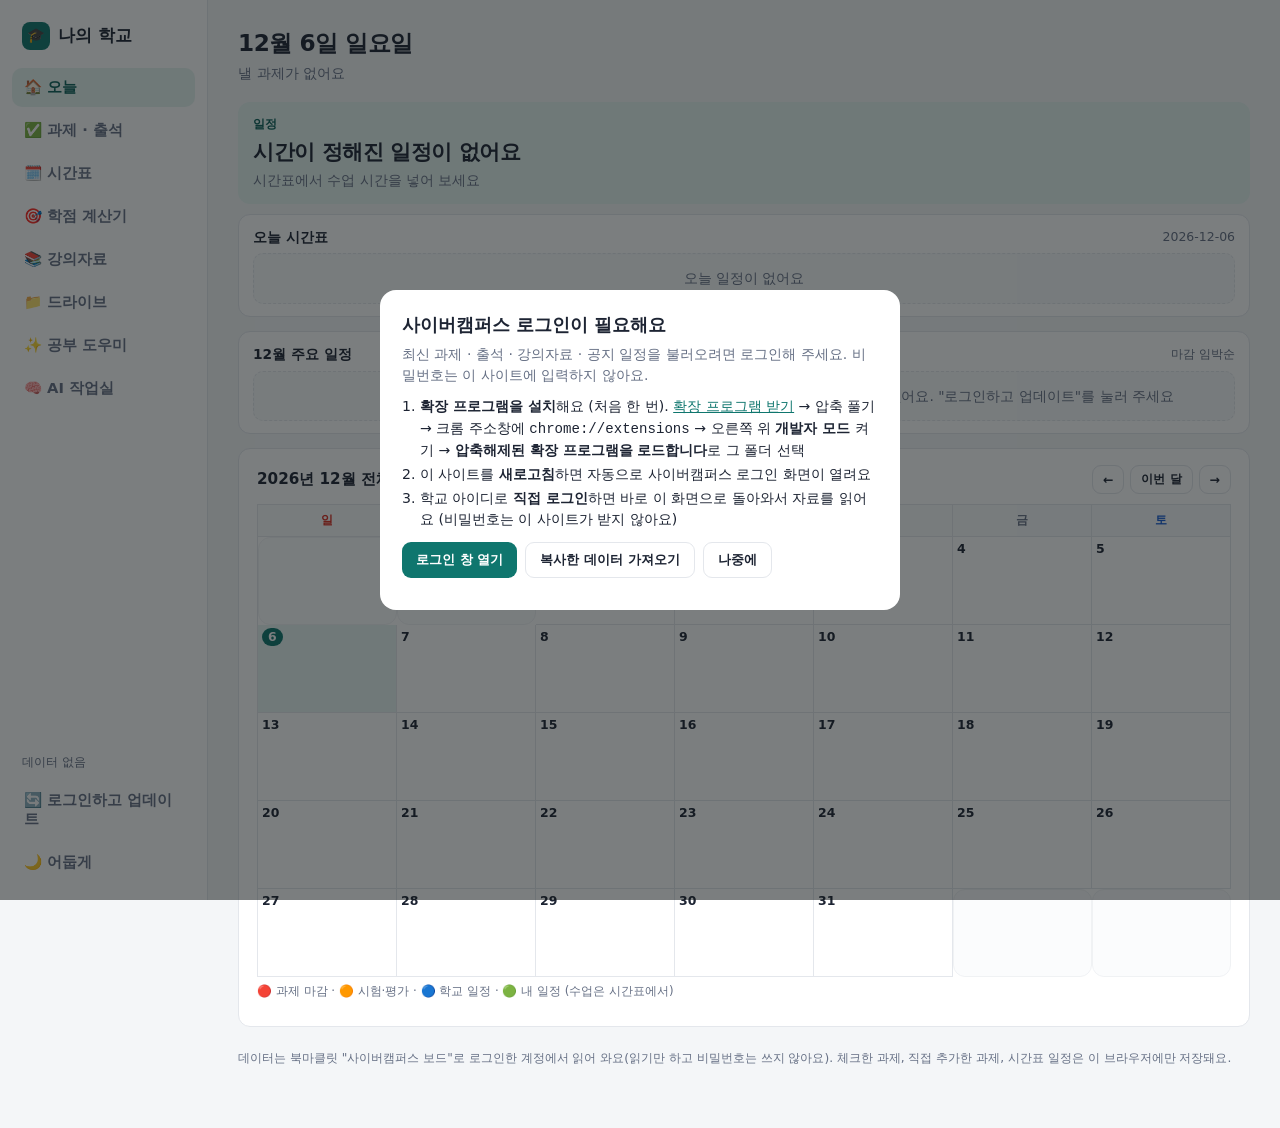
==== docs/index.html @ 06d17727 "나의 학교: 과제·시간표·학점·드라이브·내 PC AI 공부 도우미 (첫 공개) Co-Authored-By: Claude Sonnet 5.5 <noreply@anthropic.com" ====
<!doctype html>
<html lang="ko" data-theme="light"><head><meta charset="utf-8"><meta name="viewport" content="width=device-width, initial-scale=1">
<title>나의 학교 — 과제·시간표·공부 도우미</title>
<meta name="sh-dashboard" content="1">
<link rel="manifest" href="manifest.webmanifest">
<meta name="theme-color" content="#0f766e">
<link rel="icon" href="icon-192.png">
<link rel="apple-touch-icon" href="icon-192.png">
<meta name="application-name" content="나의 학교">

<style>
:root{--bg:#f4f6f8;--card:#fff;--ink:#1d2433;--sub:#667085;--line:#e4e7ec;--acc:#0f766e;--acc2:#0b5f58;--accbg:#e6f4f1;--field:#f8fafb;
--red:#d92d20;--redbg:#fef3f2;--amb:#b54708;--ambbg:#fffaeb;--grn:#067647;--grnbg:#ecfdf3;--blu:#175cd3;--blubg:#eff4ff;--r:12px}
:root[data-theme="dark"]{--bg:#0f1417;--card:#171d22;--ink:#e9eef2;--sub:#98a4b0;--line:#27313a;--acc:#5eead4;--acc2:#99f6e4;--accbg:#12332f;--field:#12181c;
--red:#fda29b;--redbg:#3a1d1b;--amb:#fec84b;--ambbg:#3a2d10;--grn:#75e0a7;--grnbg:#12301f;--blu:#84adff;--blubg:#1a2742}
*{box-sizing:border-box;margin:0;padding:0}
body{font-family:"Pretendard","Noto Sans KR","Malgun Gothic",system-ui,sans-serif;background:var(--bg);color:var(--ink);line-height:1.5;font-size:15px}
a{color:var(--acc)}button{font-family:inherit;color:inherit}
.app{display:grid;grid-template-columns:208px minmax(0,1fr);min-height:100vh}
.rail{position:sticky;top:0;height:100vh;background:var(--card);border-right:1px solid var(--line);padding:18px 12px;display:flex;flex-direction:column;gap:4px}
.brand{font-weight:800;font-size:1.05rem;padding:4px 10px 14px;display:flex;align-items:center;gap:8px}
.brand i{font-style:normal;background:var(--acc);width:28px;height:28px;border-radius:8px;display:grid;place-items:center;font-size:.9rem}
.nav{display:flex;align-items:center;gap:10px;width:100%;text-align:left;background:none;border:0;border-radius:10px;padding:10px 12px;font-size:.92rem;font-weight:600;color:var(--sub);cursor:pointer}
.nav:hover{background:var(--field);color:var(--ink)}.nav[aria-current="page"]{background:var(--accbg);color:var(--acc2)}
.nav .n{margin-left:auto;font-size:.74rem;font-weight:800;border-radius:999px;padding:1px 8px;background:var(--redbg);color:var(--red)}
.rail .sp{flex:1}.rail .meta{font-size:.74rem;color:var(--sub);padding:6px 10px;line-height:1.4;white-space:pre-line}
.main{padding:26px 30px 60px;max-width:1120px;width:100%}
@media(max-width:900px){.app{grid-template-columns:1fr}.rail{position:static;height:auto;flex-direction:row;overflow-x:auto;padding:10px;gap:4px;border-right:0;border-bottom:1px solid var(--line)}.brand,.rail .sp,.rail .meta{display:none}.nav{width:auto;white-space:nowrap}.main{padding:18px 14px 50px}}
.top{display:flex;justify-content:space-between;align-items:flex-start;gap:12px;flex-wrap:wrap;margin-bottom:18px}
.top h1{font-size:1.45rem;font-weight:800;letter-spacing:-.02em}.top p{color:var(--sub);font-size:.9rem;margin-top:2px}
.btn{display:inline-block;border:0;border-radius:9px;padding:8px 14px;font-size:.84rem;font-weight:700;cursor:pointer;background:var(--acc);color:var(--card);text-decoration:none;white-space:nowrap}
.btn:hover{background:var(--acc2)}.btn.ghost{background:var(--card);color:var(--ink);border:1px solid var(--line)}.btn.ghost:hover{background:var(--field)}
.btn.sm{padding:5px 10px;font-size:.78rem}.btn.red{background:var(--card);color:var(--red);border:1px solid var(--line)}
.sec{display:none}.sec.on{display:block}
.grid{display:grid;gap:14px;align-items:start}.g3{grid-template-columns:1.4fr 1fr 1fr}.g2{grid-template-columns:1fr 1fr}.gw{grid-template-columns:1.1fr 1fr}
@media(max-width:1000px){.g3,.g2,.gw{grid-template-columns:1fr}}
.card{background:var(--card);border:1px solid var(--line);border-radius:var(--r);padding:16px 18px}
.card h2{font-size:.95rem;font-weight:800;margin-bottom:10px;display:flex;justify-content:space-between;align-items:center;gap:8px}
.card h2 small{font-weight:500;color:var(--sub);font-size:.78rem}
.hero{background:var(--accbg);border-color:transparent}
.big{font-size:1.5rem;font-weight:800;letter-spacing:-.02em;line-height:1.25}.lab{font-size:.78rem;font-weight:700;color:var(--acc2);margin-bottom:6px}
.sub{color:var(--sub);font-size:.86rem}
.stat{display:grid;grid-template-columns:1fr 1fr;gap:8px}.stat div{background:var(--field);border:1px solid var(--line);border-radius:10px;padding:8px 6px;text-align:center}
.stat b{display:block;font-size:1.3rem}.stat span{font-size:.74rem;color:var(--sub);font-weight:600}
.stat .r b{color:var(--red)}.stat .a b{color:var(--amb)}.stat .g b{color:var(--grn)}
.row{display:flex;gap:10px;align-items:center;padding:9px 0;border-top:1px solid var(--line)}.row:first-child{border-top:0}
.row .t{flex:1;min-width:0}.row .t b{display:block;font-size:.9rem}.row .t span{font-size:.78rem;color:var(--sub)}
.tm{font-size:.78rem;font-weight:700;color:var(--acc2);min-width:92px}
.tag{font-size:.72rem;font-weight:800;border-radius:999px;padding:2px 9px;white-space:nowrap;background:var(--blubg);color:var(--blu)}
.tag.r{background:var(--redbg);color:var(--red)}.tag.a{background:var(--ambbg);color:var(--amb)}.tag.g{background:var(--grnbg);color:var(--grn)}
.row.live{background:var(--grnbg);border-radius:10px;padding-left:10px;padding-right:10px;border-top-color:transparent}
.row.done{opacity:.55}
.empty{background:var(--field);border:1px dashed var(--line);border-radius:10px;padding:14px;text-align:center;color:var(--sub);font-size:.86rem}
.bar{display:flex;gap:8px;flex-wrap:wrap;align-items:center;margin-bottom:12px}
.seg{display:inline-flex;background:var(--field);border:1px solid var(--line);border-radius:10px;padding:3px}
.seg button{border:0;background:none;padding:6px 13px;border-radius:8px;font-size:.82rem;font-weight:700;color:var(--sub);cursor:pointer}
.seg button[aria-pressed="true"]{background:var(--card);color:var(--ink);box-shadow:0 1px 2px rgba(0,0,0,.12)}
select,input[type=text],input[type=date]{border:1px solid var(--line);background:var(--field);color:var(--ink);border-radius:9px;padding:7px 10px;font-size:.86rem;font-family:inherit;outline:none}
select:focus,input:focus{border-color:var(--acc);box-shadow:0 0 0 3px var(--accbg)}
.task{display:flex;gap:12px;align-items:center;padding:11px 4px;border-top:1px solid var(--line)}
.task:first-child{border-top:0}.task .dot{width:10px;height:10px;border-radius:50%;flex:none;background:var(--amb)}
.task.over .dot{background:var(--red)}.task.done .dot{background:var(--grn)}.task.done .nm{text-decoration:line-through;color:var(--sub)}
.task .t{flex:1;min-width:0}.task .nm{font-weight:700;font-size:.92rem}.task .mt{font-size:.78rem;color:var(--sub)}
.task .act{display:flex;gap:6px;align-items:center;flex-wrap:wrap}
.form{display:none;background:var(--field);border:1px solid var(--line);border-radius:10px;padding:12px;margin-bottom:12px;gap:8px}.form.on{display:grid}
.form .f2{display:grid;grid-template-columns:1fr 1fr;gap:8px}.form label{font-size:.76rem;font-weight:700;color:var(--sub);display:block;margin-bottom:2px}.form input,.form select{width:100%}
.att{padding:10px 0;border-top:1px solid var(--line)}.att:first-child{border-top:0}.att b{font-size:.88rem}
.wk{display:flex;flex-wrap:wrap;gap:5px;margin-top:6px}.wk span{border-radius:7px;padding:2px 8px;font-size:.76rem;background:var(--field);color:var(--sub);border:1px solid var(--line)}
.wk .o{background:var(--grnbg);color:var(--grn);border-color:transparent}.wk .l{background:var(--ambbg);color:var(--amb);border-color:transparent}.wk .x{background:var(--redbg);color:var(--red);border-color:transparent}
/* 주간 시간표 */
.tg{border:1px solid var(--line);border-radius:var(--r);background:var(--card);overflow:hidden}
.tgh,.tgu,.tgb{display:grid;grid-template-columns:48px repeat(var(--n),minmax(0,1fr))}
.tgh>div{padding:9px 6px;text-align:center;font-size:.82rem;font-weight:800;border-left:1px solid var(--line);border-bottom:1px solid var(--line);background:var(--field)}
.tgh>div:first-child{border-left:0}.tgh .td{background:var(--accbg);color:var(--acc2)}.tgh small{font-weight:500;color:var(--sub);margin-left:3px}
.tgu>div{padding:5px;border-left:1px solid var(--line);border-bottom:1px solid var(--line);min-height:28px;display:flex;flex-direction:column;gap:3px}.tgu>div:first-child{border-left:0;font-size:.66rem;color:var(--sub);align-items:center;justify-content:center}
.chipu{font-size:.72rem;font-weight:700;background:var(--ambbg);color:var(--amb);border-radius:6px;padding:2px 6px;text-decoration:none;display:block}
.tgt{position:relative}.tgt span{position:absolute;right:6px;font-size:.68rem;color:var(--sub);transform:translateY(-50%)}
.tgc{position:relative;border-left:1px solid var(--line);background-image:linear-gradient(var(--line) 1px,transparent 1px);background-size:100% var(--hh)}
.tgc.td{background-color:var(--field)}
.blk{position:absolute;border-radius:8px;padding:4px 7px;font-size:.74rem;line-height:1.3;overflow:hidden;background:var(--blubg);color:var(--blu);border-left:3px solid var(--blu);text-decoration:none;display:block}
.blk b{display:block;font-size:.78rem}.blk.work{background:var(--ambbg);color:var(--amb);border-left-color:var(--amb)}.blk.etc{background:var(--grnbg);color:var(--grn);border-left-color:var(--grn)}.blk.notice{background:var(--redbg);color:var(--red);border-left-color:var(--red)}
.blk.on{box-shadow:0 0 0 2px var(--grn)}
.nowl{position:absolute;left:0;right:0;height:0;border-top:2px solid var(--red);z-index:3}.nowl::before{content:"";position:absolute;left:-4px;top:-5px;width:8px;height:8px;border-radius:50%;background:var(--red)}
.pills{display:flex;flex-wrap:wrap;gap:6px;margin-bottom:12px}.pill{border:1px solid var(--line);background:var(--card);border-radius:999px;padding:6px 13px;font-size:.84rem;font-weight:700;cursor:pointer;color:var(--sub)}
.pill[aria-pressed="true"]{background:var(--acc);border-color:var(--acc);color:var(--card)}
.grp{font-size:.78rem;font-weight:800;color:var(--acc2);margin:14px 0 4px}
.file{display:flex;align-items:center;gap:10px;padding:8px 0;border-top:1px solid var(--line)}.file .t{flex:1;min-width:0}.file b{font-size:.9rem;word-break:break-all;display:block}.file span{font-size:.76rem;color:var(--sub)}
.cards{display:grid;grid-template-columns:repeat(auto-fit,minmax(250px,1fr));gap:12px}
.link{display:block;background:var(--card);border:1px solid var(--line);border-radius:var(--r);padding:16px;text-decoration:none;color:var(--ink)}.link:hover{border-color:var(--acc);background:var(--accbg)}.link b{display:block;margin-bottom:3px}.link span{font-size:.84rem;color:var(--sub)}
.modal{position:fixed;inset:0;background:rgba(15,20,23,.55);display:grid;place-items:center;z-index:50;padding:16px}.modal[hidden]{display:none}
.box{background:var(--card);border-radius:16px;padding:22px;max-width:520px;width:100%}.box h2{font-size:1.1rem;margin-bottom:6px}.box p{color:var(--sub);font-size:.88rem;margin-bottom:10px}.box ol{margin:0 0 12px 18px;font-size:.88rem}.box li{margin-bottom:3px}
#chat{height:380px;overflow-y:auto;padding:4px 2px;display:flex;flex-direction:column}
.msg{max-width:88%;padding:10px 14px;border-radius:14px;margin:6px 0;font-size:.9rem;line-height:1.6;word-break:break-word}
.msg.me{margin-left:auto;background:var(--acc);color:var(--card)}
.msg.bot{background:var(--field);border:1px solid var(--line);margin-right:auto}
#extStatus{position:fixed;top:14px;right:14px;z-index:60;background:var(--acc);color:var(--card);padding:10px 16px;border-radius:12px;font-size:.86rem;font-weight:700;box-shadow:0 8px 24px rgba(0,0,0,.25);max-width:min(420px,90vw)}#extStatus[hidden]{display:none}
.compact .row{padding:4px 0}.compact .row .t b{font-size:.8rem}.compact .row .t span{font-size:.7rem}.compact .tm{font-size:.7rem;min-width:78px}.compact .tag{font-size:.66rem;padding:1px 7px}.compact.card{padding:12px 14px}.compact h2{font-size:.86rem;margin-bottom:6px}
.cal{display:grid;grid-template-columns:repeat(7,minmax(0,1fr));border-top:1px solid var(--line);border-left:1px solid var(--line)}
.cal .dh{padding:6px 2px;text-align:center;font-size:.76rem;font-weight:800;background:var(--field);border-right:1px solid var(--line);border-bottom:1px solid var(--line);color:var(--sub)}
.cal .dh.su{color:var(--red)}.cal .dh.sa{color:var(--blu)}
.cal .dc{min-height:88px;padding:3px 4px;border-right:1px solid var(--line);border-bottom:1px solid var(--line);font-size:.7rem;overflow:hidden}
.cal .dc.out{background:var(--field);opacity:.55}.cal .dc.td{background:var(--accbg)}
.cal .dn{font-weight:800;font-size:.78rem;margin-bottom:2px;display:flex;justify-content:space-between}.cal .dc.td .dn span:first-child{background:var(--acc);color:var(--card);border-radius:999px;padding:0 6px}
.cal .ch{display:block;border-radius:5px;padding:1px 4px;margin:1px 0;white-space:nowrap;overflow:hidden;text-overflow:ellipsis;font-size:.68rem;font-weight:700;background:var(--blubg);color:var(--blu)}
.cal .ch.r{background:var(--redbg);color:var(--red)}.cal .ch.a{background:var(--ambbg);color:var(--amb)}.cal .ch.g{background:var(--grnbg);color:var(--grn)}.cal .ch.d{opacity:.5;text-decoration:line-through}
.cal .more{color:var(--sub);font-size:.66rem}
@media(max-width:700px){.cal .dc{min-height:64px;padding:2px}.cal .ch{font-size:.6rem}}
.foot{color:var(--sub);font-size:.76rem;margin-top:22px}
/* ===== 드라이브 · AI 작업실 ===== */
.dr{display:grid;grid-template-columns:200px minmax(0,1fr);gap:14px;align-items:start}
@media(max-width:900px){.dr{grid-template-columns:1fr}}
.dr .side{background:var(--card);border:1px solid var(--line);border-radius:var(--r);padding:8px}
.dr .fold{display:flex;justify-content:space-between;gap:6px;width:100%;text-align:left;background:none;border:0;border-radius:9px;padding:8px 10px;font-size:.86rem;font-weight:600;color:var(--sub);cursor:pointer}
.dr .fold:hover{background:var(--field);color:var(--ink)}.dr .fold[aria-current="true"]{background:var(--accbg);color:var(--acc2)}
.dr .fold small{font-weight:700;opacity:.7}
.drop{border:2px dashed var(--line);border-radius:var(--r);padding:16px;text-align:center;color:var(--sub);font-size:.86rem;cursor:pointer;background:var(--field)}
.drop.on{border-color:var(--acc);background:var(--accbg);color:var(--acc2)}
.fl{display:flex;align-items:center;gap:10px;padding:9px 4px;border-top:1px solid var(--line)}.fl:first-child{border-top:0}
.fl .ic{flex:none;width:34px;height:34px;border-radius:9px;display:grid;place-items:center;font-size:.72rem;font-weight:800;background:var(--blubg);color:var(--blu)}
.fl .ic.pdf{background:var(--redbg);color:var(--red)}.fl .ic.ppt{background:var(--ambbg);color:var(--amb)}.fl .ic.doc{background:var(--blubg);color:var(--blu)}.fl .ic.img{background:var(--grnbg);color:var(--grn)}
.fl .t{flex:1;min-width:0}.fl .t b{display:block;font-size:.88rem;word-break:break-all}.fl .t span{font-size:.74rem;color:var(--sub)}
.badge{font-size:.66rem;font-weight:800;border-radius:999px;padding:1px 8px;background:var(--field);color:var(--sub);border:1px solid var(--line);white-space:nowrap}
.badge.up{background:var(--grnbg);color:var(--grn);border-color:transparent}.badge.cy{background:var(--blubg);color:var(--blu);border-color:transparent}
.pv{position:fixed;inset:0;background:rgba(15,20,23,.6);z-index:55;display:grid;place-items:center;padding:16px}.pv[hidden]{display:none}
.pv .box{max-width:760px;max-height:86vh;overflow:auto}
.pv pre{white-space:pre-wrap;word-break:break-word;font:inherit;font-size:.84rem;background:var(--field);border:1px solid var(--line);border-radius:10px;padding:10px;max-height:56vh;overflow:auto}
.aibar{display:flex;gap:8px;flex-wrap:wrap;align-items:center}
.dot{width:9px;height:9px;border-radius:50%;display:inline-block;background:var(--sub)}.dot.ok{background:var(--grn)}.dot.no{background:var(--red)}
.ta{width:100%;border:1px solid var(--line);background:var(--field);color:var(--ink);border-radius:10px;padding:9px 11px;font:inherit;font-size:.88rem;resize:vertical;outline:none}
.ta:focus{border-color:var(--acc);box-shadow:0 0 0 3px var(--accbg)}
.out{background:var(--field);border:1px solid var(--line);border-radius:12px;padding:12px 14px;font-size:.9rem;line-height:1.65;white-space:pre-wrap;word-break:break-word;min-height:60px}
.out code,.out pre{background:rgba(127,127,127,.15);border-radius:6px;padding:1px 5px;font-family:Consolas,monospace;font-size:.84rem}
.out pre{display:block;padding:8px 10px;overflow:auto;white-space:pre}
.chips{display:flex;gap:6px;flex-wrap:wrap}.chip{display:inline-flex;gap:6px;align-items:center;background:var(--accbg);color:var(--acc2);border-radius:999px;padding:3px 10px;font-size:.76rem;font-weight:700}
.chip button{border:0;background:none;cursor:pointer;color:inherit;font-weight:800;padding:0}
.slides{display:grid;grid-template-columns:repeat(auto-fill,minmax(230px,1fr));gap:10px}
.sl{background:var(--card);border:1px solid var(--line);border-radius:12px;padding:10px;display:grid;gap:6px}
.sl .n{font-size:.7rem;font-weight:800;color:var(--acc2)}
.sl input{width:100%;font-weight:700}.sl textarea{min-height:92px}
.stage{background:var(--field);border:1px solid var(--line);border-radius:12px;padding:10px;overflow:auto;text-align:center;min-height:160px}
.stage svg{max-width:100%;height:auto}
.mini{font-size:.74rem;color:var(--sub)}
#mentionBox{position:absolute;z-index:20;background:var(--card);border:1px solid var(--line);border-radius:10px;box-shadow:0 8px 24px rgba(0,0,0,.18);max-height:180px;overflow:auto;min-width:220px}
#mentionBox button{display:block;width:100%;text-align:left;background:none;border:0;padding:7px 10px;font-size:.82rem;cursor:pointer}#mentionBox button:hover{background:var(--accbg)}

</style></head><body>
<div id="extStatus" hidden></div>
<div class="modal" id="loginModal" hidden>
  <div class="box" role="dialog" aria-labelledby="lmT">
    <h2 id="lmT">사이버캠퍼스 로그인이 필요해요</h2>
    <p>최신 과제 · 출석 · 강의자료 · 공지 일정을 불러오려면 로그인해 주세요. 비밀번호는 이 사이트에 입력하지 않아요.</p>
    <ol><li><b>확장 프로그램을 설치</b>해요 (처음 한 번). <a href="나의학교_확장프로그램.zip" download>확장 프로그램 받기</a> → 압축 풀기 → 크롬 주소창에 <code>chrome://extensions</code> → 오른쪽 위 <b>개발자 모드</b> 켜기 → <b>압축해제된 확장 프로그램을 로드합니다</b>로 그 폴더 선택</li><li>이 사이트를 <b>새로고침</b>하면 자동으로 사이버캠퍼스 로그인 화면이 열려요</li><li>학교 아이디로 <b>직접 로그인</b>하면 바로 이 화면으로 돌아와서 자료를 읽어요 (비밀번호는 이 사이트가 받지 않아요)</li></ol>
    <div style="display:flex;gap:8px;flex-wrap:wrap"><button class="btn" id="loginOpen" type="button">로그인 창 열기</button><button class="btn ghost" id="loginClip" type="button">복사한 데이터 가져오기</button><button class="btn ghost" id="loginLater" type="button">나중에</button></div>
    <p id="loginState" style="margin:10px 0 0"></p>
  </div>
</div>
<div class="app">
  <nav class="rail" aria-label="메뉴">
    <div class="brand"><i>🎓</i>나의 학교</div>
    <button class="nav" data-s="home" aria-current="page">🏠 오늘</button>
    <button class="nav" data-s="tasks">✅ 과제 · 출석 <span class="n" id="nTask" hidden></span></button>
    <button class="nav" data-s="time">🗓️ 시간표</button>
    <button class="nav" data-s="gpa">🎯 학점 계산기</button>
    <button class="nav" data-s="mat">📚 강의자료</button>
    <button class="nav" data-s="drive">📁 드라이브</button>
    <button class="nav" data-s="study">✨ 공부 도우미</button>
    <button class="nav" data-s="ai">🧠 AI 작업실</button>
    <div class="sp"></div>
    <div class="meta" id="upd"></div>
    <button class="nav" id="syncBtn" type="button">🔄 로그인하고 업데이트</button>
    <button class="nav" id="theme" type="button">🌙 어둡게</button>
  </nav>
  <main class="main">
    <section class="sec on" id="s-home">
      <div class="top"><div><h1 id="hTitle"></h1><p id="hSub"></p></div></div>
      <div class="card hero compact" style="margin-bottom:10px"><div class="lab" id="nowLab"></div><div class="big" id="nowBig" style="font-size:1.3rem"></div><div class="sub" id="nowSub" style="margin-top:4px"></div></div>
      <div class="card compact" style="margin-bottom:14px"><h2>오늘 시간표 <small id="todayD"></small></h2><div id="todayList"></div></div>
      <div class="grid g2" style="margin-bottom:14px">
        <div class="card compact"><h2><span id="calLT">이번 달 주요 일정</span> <small>마감 · 시험 · 학교 · 내 일정</small></h2><div id="calList" style="max-height:340px;overflow-y:auto"></div></div>
        <div class="card compact"><h2>가장 급한 마감 <small>마감 임박순</small></h2><div id="urgent"></div></div>
      </div>
      <div class="card" style="margin-top:14px"><h2><span id="calT"></span><span style="display:flex;gap:6px"><button class="btn sm ghost" id="calP" type="button">←</button><button class="btn sm ghost" id="calToday" type="button">이번 달</button><button class="btn sm ghost" id="calN" type="button">→</button></span></h2><div id="calGrid"></div><div class="sub" style="font-size:.74rem;margin:6px 0 10px">🔴 과제 마감 · 🟠 시험·평가 · 🔵 학교 일정 · 🟢 내 일정 (수업은 시간표에서)</div></div>
    </section>

    <section class="sec" id="s-tasks">
      <div class="top"><div><h1>과제 · 출석</h1><p>마감이 가까운 순서로 보여 줘요</p></div><button class="btn" id="mAdd" type="button">+ 새 과제</button></div>
      <form class="form" id="mForm" autocomplete="off">
        <div class="f2"><div><label for="mC">과목</label><select id="mC"></select></div><div><label for="mW">주차 (선택)</label><input id="mW" type="text" maxlength="12" placeholder="예: 12주차"></div></div>
        <div><label for="mT">과제명</label><input id="mT" type="text" maxlength="60" required placeholder="예: 스터디 발표 자료"></div>
        <div class="f2"><div><label for="mD">마감 날짜</label><input id="mD" type="date" required></div><div><label for="mS">제출 여부</label><select id="mS"><option value="0">미제출</option><option value="1">제출 완료</option></select></div></div>
        <div style="display:flex;gap:8px"><button class="btn" type="submit">등록하기</button><button class="btn ghost" type="button" id="mX">취소</button></div>
      </form>
      <div class="card">
        <div class="bar"><div class="seg" id="seg"></div><select id="fCourse"></select><label class="sub" style="display:flex;gap:6px;align-items:center"><input type="checkbox" id="fProof"> 결석·출석 증빙 보기</label></div>
        <div id="tasks"></div>
      </div>
      <div class="grid g2" style="margin-top:14px">
        <div class="card"><h2>공지에서 찾은 일정 <small>확인 필요</small></h2><div id="sched"></div></div>
        <div class="card"><h2>온라인출석부 <small>O 출석 · ▲ 지각 · X 결석</small></h2><div id="attend"></div></div>
      </div>
    </section>

    <section class="sec" id="s-time">
      <div class="top"><div><h1>시간표</h1><p id="tRange"></p></div><div style="display:flex;gap:8px;flex-wrap:wrap"><button class="btn ghost" id="wPrev" type="button">← 이전 주</button><button class="btn ghost" id="wNow" type="button">이번 주</button><button class="btn ghost" id="wNext" type="button">다음 주 →</button><a class="btn" href="시간표.html">일정 추가 · 편집</a></div></div>
      <div id="grid"></div>
      <p class="sub" style="margin-top:10px">파랑은 수업, 초록은 개인 일정, 빨강은 공지에서 찾은 일정이에요. 시간이 없는 일정은 맨 위 줄에 나와요.</p>
    </section>

    <section class="sec" id="s-gpa">
      <div class="top"><div><h1>학점 계산기</h1><p>에브리타임과 같은 방식(4.5 만점)으로 평점을 계산하고, 졸업까지 남은 학점을 알려 줘요</p></div><div style="display:flex;gap:8px;flex-wrap:wrap"><button class="btn ghost" id="gpaImp" type="button">에브리타임에서 가져오기</button><button class="btn" id="gpaAdd" type="button">+ 과목 추가</button></div></div>
      <div class="sub" id="gpaMsg" style="margin:-8px 0 10px"></div>
      <div class="grid g3" id="gpaTop" style="margin-bottom:14px"></div>
      <div class="grid gw">
        <div class="card"><h2>과목 · 성적 <small><label style="display:inline-flex;gap:4px;align-items:center"><input type="checkbox" id="gpaPred"> 수강 중 과목 예상 반영</label></small></h2><div id="gpaRows"></div><p class="sub" style="font-size:.74rem;margin-top:8px">성적을 고르면 계산에 들어가요. P(패스)는 학점만 취득하고 평점에는 안 들어가요. F·NP는 학점을 얻지 못해요. 구분(전공·교양 등)은 직접 바꿀 수 있어요.</p></div>
        <div>
          <div class="card"><h2>졸업 요건 <small>2023학번 기준</small></h2><div id="gpaReq"></div>
            <p class="sub" style="font-size:.74rem;margin-top:8px">※ 총 130학점 · 교양 40(기초 17 + 핵심 23)은 신한대 졸업심사기준 표 기준이에요. 전공 50과 마이크로디그리 30은 표의 열이 불분명해서 <b>확인 필요</b>(학과 내규 40~50)예요. 숫자를 눌러 고치면 바로 계산돼요. 부족하지 않으면 남는 전공·교양은 일반선택으로 쳐요.</p></div>
          <div class="card" style="margin-top:14px"><h2>졸업 인증 체크</h2><div id="gpaCk"></div></div>
          <div class="card" style="margin-top:14px"><h2>목표 평점 계산 <small>졸업 때 평점</small></h2><div class="bar"><input id="gpaGoal" type="text" value="4.0" inputmode="decimal" style="width:70px"><span class="sub">을 목표로 하면</span></div><div id="gpaGoalOut" class="sub" style="font-size:.88rem"></div></div>
        </div>
      </div>
      <p class="sub" style="font-size:.76rem;margin-top:12px">평점 = Σ(학점 × 점수) ÷ Σ(학점). A+ 4.5 · A0 4.0 · B+ 3.5 · B0 3.0 · C+ 2.5 · C0 2.0 · D+ 1.5 · D0 1.0 · F 0. 근거: <a href="https://www.shinhan.ac.kr/kr/242/subview.do" target="_blank" rel="noopener noreferrer">졸업심사기준</a> · <a href="https://www.shinhan.ac.kr/ce/7461/subview.do" target="_blank" rel="noopener noreferrer">2023학번 졸업조건</a></p>
    </section>

    <section class="sec" id="s-mat">
      <div class="top"><div><h1>강의자료</h1><p id="matNote">과목을 고르면 주차 순서로 보여 줘요</p></div></div>
      <div class="card"><div class="pills" id="cPills"></div><div id="matBody"></div></div>
    </section>

    <section class="sec" id="s-study">
      <div class="top"><div><h1>공부 도우미</h1><p>내 강의자료를 바탕으로 대화하듯 물어보세요 (Claude 없이 이 기기에서 동작)</p></div></div>
      <div class="card">
        <div class="bar"><select id="aiC"></select><span class="sub" id="aiCnt" style="font-size:.78rem"></span></div>
        <div id="chat"></div>
        <div class="bar" style="margin-top:10px"><button class="pill" type="button" data-sug="이 과목 요약해줘">요약해줘</button><button class="pill" type="button" data-sug="문제 내줘">문제 내줘</button><button class="pill" type="button" data-sug="핵심 키워드 알려줘">핵심 키워드</button><button class="pill" type="button" id="clSync" title="claude.ai의 내 대화를 자동으로 학습해요">🔄 Claude 대화 학습</button></div>
        <form class="bar" id="chatForm" style="flex-wrap:nowrap"><input id="chatIn" type="text" autocomplete="off" style="flex:1;min-width:0" placeholder="질문을 입력하세요 (예: 세션이 뭐야?)"><button class="btn" type="submit">보내기</button></form>
        <label class="sub" style="font-size:.72rem;display:inline-flex;gap:5px;align-items:center"><input type="checkbox" id="aiClaude"> Claude 토큰 사용</label> <label class="sub" style="font-size:.72rem;display:inline-flex;gap:5px;align-items:center;margin-left:10px"><input type="checkbox" id="aiWiki" checked> 자료에 없으면 위키백과 검색 (무료)</label> <label class="sub" style="font-size:.72rem;display:inline-flex;gap:5px;align-items:center;margin-left:10px"><input type="checkbox" id="aiSem"> 의미 검색 (내 PC에서 실행 · 처음 약 120MB)</label> <span class="sub" id="aiSemSt" style="font-size:.72rem"></span>
        <div class="sub" style="font-size:.72rem;margin-top:6px;line-height:1.5">📌 <b>답변 기준</b> ① 강의자료 → ② 이전 Claude 대화(Claude가 분석한 강의 내용) → ③ 강의자료 밖 외부 자료(별도 표시). 자료에 없는 내용은 추측하지 않고, 다른 근거를 쓰면 그렇다고 표시해요.</div>
        <details id="clImp" style="margin-top:10px"><summary class="sub" style="font-size:.78rem;cursor:pointer">Claude 대화 학습시키기 (클로드로 받은 설명이나 자료를 여기에 학습)</summary>
          <div style="margin-top:8px;display:grid;gap:8px">
            <div class="sub" style="font-size:.76rem">① Claude에서 받은 답을 붙여넣거나 ② claude.ai의 "데이터 내보내기"로 받은 <b>conversations.json</b>(또는 .txt/.md)을 선택해 주세요. 이 기기에만 저장돼요.</div>
            <input id="clTitle" type="text" placeholder="제목 또는 질문 (선택)">
            <textarea id="clText" rows="4" placeholder="여기에 Claude의 답변이나 강의 내용을 붙여넣기" style="border:1px solid var(--line);background:var(--field);color:var(--ink);border-radius:9px;padding:8px;font-family:inherit;font-size:.86rem;resize:vertical"></textarea>
            <div style="display:flex;gap:8px;flex-wrap:wrap;align-items:center"><button class="btn sm" type="button" id="clSave">학습시키기</button><input id="clFile" type="file" accept=".json,.txt,.md" style="font-size:.78rem"><button class="btn sm red" type="button" id="clClear">Claude 대화 학습 지우기</button><span class="sub" id="clMsg" style="font-size:.78rem"></span></div>
          </div></details>
      </div>
      <div class="card" style="margin-top:14px"><h2>다가오는 시험 · 평가 <small>공지에서 찾은 일정</small></h2><div id="exams"></div></div>
    </section>
        <!-- ===== 드라이브 ===== -->
    <section class="sec" id="s-drive">
      <div class="top"><div><h1>드라이브</h1><p id="drNote">사이버캠퍼스에서 읽은 자료와 내가 따로 올린 자료를 한곳에서 보고, 공부 도우미가 읽고 학습해요</p></div></div>
      <div class="card" style="margin-bottom:14px">
        <div class="aibar" style="margin-bottom:8px"><label class="sub">올릴 과목 <select id="drCourse"></select></label><span class="mini">PDF · PPTX · DOCX · HWPX · TXT · MD · 코드 파일 · 이미지 (HWP는 PDF나 HWPX로 저장해서 올려 주세요)</span></div>
        <div class="drop" id="drDrop">📥 여기에 파일을 끌어다 놓거나 눌러서 고르세요 (여러 개 가능)</div>
        <input type="file" id="drFile" multiple hidden>
        <div class="mini" id="drMsg" style="margin-top:8px"></div>
      </div>
      <div class="dr">
        <div class="side" id="drSide"></div>
        <div class="card"><div class="bar"><input type="text" id="drQ" placeholder="파일 이름이나 내용으로 검색" style="flex:1;min-width:160px"><select id="drSort"><option value="course">과목순</option><option value="new">최근 올린 순</option><option value="name">이름순</option></select></div><div id="drList"></div></div>
      </div>
      <div class="pv" id="drPv" hidden><div class="box card"><h2 id="drPvT"></h2><div class="mini" id="drPvM" style="margin-bottom:8px"></div><pre id="drPvB"></pre><div class="aibar" style="margin-top:10px"><button class="btn sm" id="drPvOpen" type="button">원본 열기</button><button class="btn sm ghost" id="drPvAsk" type="button">이 자료로 AI에게 묻기</button><button class="btn sm ghost" id="drPvX" type="button">닫기</button></div></div></div>
    </section>

    <!-- ===== AI 작업실 ===== -->
    <section class="sec" id="s-ai">
      <div class="top"><div><h1>AI 작업실</h1><p>내 PC에서 돌아가는 AI로 문제 풀이 · PPT · 시각화 · 캔버스를 만들어요 (Claude 사용량 0)</p></div></div>
      <div class="card" style="margin-bottom:14px">
        <div class="aibar"><span class="dot" id="aiDot"></span><b id="aiStat">확인 중…</b>
          <label class="sub">모델 <select id="aiModel"></select></label>
          <label class="sub">그림 보는 모델 <select id="aiVision"></select></label>
          <button class="btn sm ghost" id="aiRefresh" type="button">다시 확인</button>
          <button class="btn sm ghost" id="aiHelpBtn" type="button">설치 안내</button></div>
        <div id="aiHelp" hidden style="margin-top:10px;font-size:.84rem;line-height:1.7">
          <b>내 PC AI(Ollama) 준비하기 — 한 번만</b><br>
          ① <a href="https://ollama.com/download" target="_blank" rel="noopener noreferrer">ollama.com/download</a>에서 Windows용을 설치해요. (설치하면 자동으로 켜져요)<br>
          ② 명령 프롬프트에서 모델을 받아요. 보통 PC(그래픽카드 없음)에는 작은 모델이 알맞아요.<br>
          <code>ollama pull qwen2.5:7b</code> (한국어 · 글쓰기, 느리지만 똑똑) 또는 <code>ollama pull qwen2.5:3b</code> (빠름)<br>
          <code>ollama pull gemma3:4b</code> (그림 · 사진 문제를 볼 때 쓰는 모델)<br>
          ③ 확장 프로그램이 설치돼 있으면 별도 설정 없이 연결돼요. 확장 없이 연결하려면 Ollama를 <code>OLLAMA_ORIGINS=*</code> 설정으로 켜야 해요.<br>
          <span class="mini">내 PC 안에서만 계산하고 인터넷으로 내용이 나가지 않아요. 크기가 큰 모델일수록 정확하지만 오래 걸려요. 작은 모델은 틀릴 수 있으니 결과를 꼭 확인해 주세요.</span>
        </div>
      </div>
      <div class="bar"><div class="seg" id="aiTabs"><button type="button" data-t="solve" aria-pressed="true">🧮 문제 풀이</button><button type="button" data-t="ppt" aria-pressed="false">📊 PPT 제작</button><button type="button" data-t="viz" aria-pressed="false">📈 시각화</button><button type="button" data-t="canvas" aria-pressed="false">🎨 캔버스</button></div></div>

      <div id="p-solve" class="card">
        <h2>문제 풀이 <small>강의자료를 근거로 단계별로 풀어요</small></h2>
        <textarea class="ta" id="svQ" rows="5" placeholder="문제를 붙여넣어 주세요. 사진 문제는 아래에서 이미지를 붙이거나 올려 주세요."></textarea>
        <div class="aibar" style="margin-top:8px"><input type="file" id="svImg" accept="image/*" multiple hidden><button class="btn sm ghost" id="svImgBtn" type="button">🖼️ 이미지 첨부</button><span class="mini" id="svImgN"></span>
          <label class="sub">풀이 방식 <select id="svMode"><option value="step">단계별로 자세히</option><option value="short">간단히</option><option value="check">답 + 검산</option></select></label>
          <label class="sub"><input type="checkbox" id="svRag" checked> 강의자료 근거 사용</label>
          <select id="svCourse"></select></div>
        <div class="chips" id="svFiles" style="margin-top:8px"></div>
        <div class="aibar" style="margin-top:8px"><button class="btn" id="svRun" type="button">풀이하기</button><button class="btn ghost" id="svStop" type="button" hidden>중지</button><button class="btn sm ghost" id="svAtt" type="button">📎 올린 자료 첨부</button><span class="mini" id="svMeta"></span></div>
        <div class="out" id="svOut" style="margin-top:10px">여기에 풀이가 나와요.</div>
        <div class="aibar" style="margin-top:8px"><button class="btn sm ghost" id="svCopy" type="button">복사</button><button class="btn sm ghost" id="svClaude" type="button">Claude에서 이어서 질문 ↗</button></div>
      </div>

      <div id="p-ppt" class="card" hidden>
        <h2>PPT 제작 <small>내용을 정리해 슬라이드를 만들고 .pptx로 받아요</small></h2>
        <textarea class="ta" id="ppQ" rows="3" placeholder="어떤 발표인가요? 예) 운영체제 교착상태 개념과 해결 방법을 5분 발표용으로"></textarea>
        <div class="aibar" style="margin-top:8px"><label class="sub">슬라이드 수 <input type="number" id="ppN" value="8" min="3" max="15" style="width:64px"></label>
          <label class="sub">스타일 <select id="ppTone"><option value="short">발표용 간결</option><option value="detail">자세하게</option></select></label>
          <label class="sub">색상 <select id="ppTheme"><option value="0f766e">초록</option><option value="175cd3">파랑</option><option value="7a3db8">보라</option><option value="d92d20">빨강</option><option value="1d2433">검정</option></select></label>
          <label class="sub"><input type="checkbox" id="ppRag" checked> 강의자료 근거 사용</label><select id="ppCourse"></select></div>
        <div class="chips" id="ppFiles" style="margin-top:8px"></div>
        <div class="aibar" style="margin-top:8px"><button class="btn" id="ppRun" type="button">구성 만들기</button><button class="btn ghost" id="ppStop" type="button" hidden>중지</button><button class="btn sm ghost" id="ppAtt" type="button">📎 올린 자료 첨부</button><span class="mini" id="ppMeta"></span></div>
        <div id="ppPrev" style="margin-top:12px"></div>
        <div class="aibar" style="margin-top:8px" id="ppAct" hidden><button class="btn" id="ppDl" type="button">⬇ .pptx 내려받기</button><button class="btn sm ghost" id="ppAdd" type="button">+ 슬라이드</button></div>
      </div>

      <div id="p-viz" class="card" hidden>
        <h2>시각화 <small>개념도 · 흐름도 · 차트를 그려요</small></h2>
        <textarea class="ta" id="vzQ" rows="3" placeholder="무엇을 그릴까요? 예) 프로세스 상태 전이(생성→준비→실행→대기→종료) / 차트는 값을 함께 적어 주세요: 1월 10, 2월 14, 3월 9"></textarea>
        <div class="aibar" style="margin-top:8px"><label class="sub">종류 <select id="vzKind"><option value="flowchart">흐름도</option><option value="sequence">순서도(주고받기)</option><option value="state">상태 전이도</option><option value="class">클래스 다이어그램</option><option value="er">ER 다이어그램</option><option value="mindmap">마인드맵</option><option value="chart">차트(값 직접 입력)</option></select></label>
          <label class="sub"><input type="checkbox" id="vzRag" checked> 강의자료 근거 사용</label><select id="vzCourse"></select>
          <button class="btn" id="vzRun" type="button">그리기</button><button class="btn ghost" id="vzStop" type="button" hidden>중지</button><span class="mini" id="vzMeta"></span></div>
        <div class="stage" id="vzStage" style="margin-top:10px">여기에 그림이 나와요.</div>
        <details style="margin-top:8px"><summary class="sub" style="cursor:pointer">코드 보기 · 직접 고치기</summary><textarea class="ta" id="vzCode" rows="7" style="font-family:Consolas,monospace"></textarea><button class="btn sm ghost" id="vzRedraw" type="button" style="margin-top:6px">다시 그리기</button></details>
        <div class="aibar" style="margin-top:8px"><input type="text" id="vzFix" placeholder="고칠 점을 말해 주세요 (예: 색을 넣어 줘, 노드를 더 추가해 줘)" style="flex:1;min-width:200px"><button class="btn sm" id="vzFixBtn" type="button">수정 요청</button><button class="btn sm ghost" id="vzSvg" type="button">SVG 저장</button><button class="btn sm ghost" id="vzPng" type="button">PNG 저장</button></div>
      </div>

      <div id="p-canvas" class="card" hidden>
        <h2>캔버스 <small>카드뉴스 · 포스터 · 표지 이미지를 구성해요</small></h2>
        <textarea class="ta" id="cvQ" rows="3" placeholder="무엇을 만들까요? 예) 'TCP 3-way handshake' 3줄 요약 카드뉴스, 제목과 핵심 3가지"></textarea>
        <div class="aibar" style="margin-top:8px"><label class="sub">형식 <select id="cvFmt"><option value="1080x1080">카드뉴스 1080×1080</option><option value="1080x1350">포스터 1080×1350</option><option value="1920x1080">발표 표지 1920×1080</option><option value="1280x720">썸네일 1280×720</option></select></label>
          <label class="sub">스타일 <select id="cvStyle"><option value="깔끔한 흰 배경과 초록 포인트 색">깔끔</option><option value="부드러운 파스텔 색감">파스텔</option><option value="어두운 배경에 밝은 글자">다크</option><option value="굵은 글씨와 강한 대비 색">강조</option></select></label>
          <button class="btn" id="cvRun" type="button">만들기</button><button class="btn ghost" id="cvStop" type="button" hidden>중지</button><span class="mini" id="cvMeta"></span></div>
        <div class="stage" id="cvStage" style="margin-top:10px">여기에 이미지가 나와요.</div>
        <details style="margin-top:8px"><summary class="sub" style="cursor:pointer">SVG 코드 보기 · 직접 고치기</summary><textarea class="ta" id="cvCode" rows="7" style="font-family:Consolas,monospace"></textarea><button class="btn sm ghost" id="cvRedraw" type="button" style="margin-top:6px">다시 그리기</button></details>
        <div class="aibar" style="margin-top:8px"><input type="text" id="cvFix" placeholder="고칠 점을 말해 주세요 (예: 제목을 더 크게, 색을 파랑으로)" style="flex:1;min-width:200px"><button class="btn sm" id="cvFixBtn" type="button">수정 요청</button><button class="btn sm ghost" id="cvSvg" type="button">SVG 저장</button><button class="btn sm ghost" id="cvPng" type="button">PNG 저장</button></div>
      </div>
      <p class="mini" style="margin-top:12px">이 화면의 AI는 내 PC의 모델이 만든 결과예요. 자료에 없는 내용은 "추론" 또는 "일반 지식"이라고 따로 표시하도록 했지만, 작은 모델은 틀릴 수 있어요. 중요한 내용은 강의자료로 꼭 확인해 주세요.</p>
    </section>

    <div id="filePick" class="pv" hidden><div class="box card"><h2>올린 자료 첨부</h2><div class="mini" style="margin-bottom:6px">AI가 읽을 자료를 골라 주세요</div><div id="filePickList"></div><div class="aibar" style="margin-top:10px"><button class="btn sm" id="filePickOk" type="button">첨부하기</button><button class="btn sm ghost" id="filePickX" type="button">취소</button></div></div></div>

    <p class="foot" id="health" style="margin-top:14px"></p>
    <p class="foot" id="foot"></p>
  </main>
</div>
<script>
/* ===== 큰 데이터 저장소 (IndexedDB): 5MB 한도가 있는 localStorage 대신 쓰고, 예전 데이터는 자동으로 옮겨요 ===== */
var BIGKEYS={'내데이터_캐시':1,'강의지식_추가':1,'강의지식_웹':1,'강의지식_클로드':1,'도우미_FAQ':1,'도우미_제외':1,'도우미_오답':1,'강의지식_업로드':1};
var __BIG={},__bigDb=null,__bigPending=0;
function __bigFromLS(k){try{var s=localStorage.getItem(k);return s?JSON.parse(s):undefined;}catch(e){return undefined;}}
function __bigLoad(cb){
  var keys=Object.keys(BIGKEYS),called=false,migrate=[];
  function done(){if(called)return;called=true;try{cb();}catch(e){try{console.error(e);}catch(x){}}}
  function fallback(){__bigDb=null;keys.forEach(function(k){var v=__bigFromLS(k);if(v!==undefined)__BIG[k]=v;});done();}
  function finish(){
    if(migrate.length&&__bigDb){
      try{
        var tx=__bigDb.transaction('kv','readwrite'),st=tx.objectStore('kv');
        migrate.forEach(function(k){st.put(__BIG[k],k);});
        tx.oncomplete=function(){migrate.forEach(function(k){try{localStorage.removeItem(k);}catch(e){}});};
      }catch(e){}
    }
    done();
  }
  try{
    var rq=indexedDB.open('sh-store',1);
    rq.onupgradeneeded=function(){rq.result.createObjectStore('kv');};
    rq.onerror=function(){fallback();};
    rq.onblocked=function(){fallback();};
    rq.onsuccess=function(){
      __bigDb=rq.result;
      var pend=keys.length,st;
      try{st=__bigDb.transaction('kv','readonly').objectStore('kv');}catch(e){fallback();return;}
      keys.forEach(function(k){
        var g=st.get(k);
        g.onsuccess=function(){
          if(g.result!==undefined)__BIG[k]=g.result;
          else{var v=__bigFromLS(k);if(v!==undefined){__BIG[k]=v;migrate.push(k);}}
          if(--pend===0)finish();
        };
        g.onerror=function(){if(--pend===0)finish();};
      });
    };
    setTimeout(function(){if(!called)fallback();},4000);
  }catch(e){fallback();}
}
function __bigPut(k,v){
  __BIG[k]=v;
  if(!__bigDb){try{localStorage.setItem(k,JSON.stringify(v));}catch(e){}return;}
  try{
    __bigPending++;
    var tx=__bigDb.transaction('kv','readwrite');
    tx.objectStore('kv').put(v,k);
    var fin=function(){__bigPending=Math.max(0,__bigPending-1);};
    tx.oncomplete=fin;tx.onerror=fin;tx.onabort=fin;
  }catch(e){__bigPending=Math.max(0,__bigPending-1);}
}
function __bigFlush(){
  return new Promise(function(res){
    var n=0;(function w(){if(__bigPending===0||n++>150)res();else setTimeout(w,30);})();
  });
}

function __main(){
  var D=window.MY_DATA,$=function(i){return document.getElementById(i);};
  function esc(s){return String(s==null?'':s).replace(/[&<>"']/g,function(c){return {'&':'&amp;','<':'&lt;','>':'&gt;','"':'&quot;',"'":'&#39;'}[c];});}
  function pad(n){return String(n).padStart(2,'0');}
  function iso(d){return d.getFullYear()+'-'+pad(d.getMonth()+1)+'-'+pad(d.getDate());}
  function fmt(d){return iso(d)+' '+pad(d.getHours())+':'+pad(d.getMinutes());}
  function dur(ms){var m=Math.max(1,Math.ceil(ms/60000)),d=Math.floor(m/1440),h=Math.floor(m%1440/60),mm=m%60,a=[];if(d)a.push(d+'일');if(h)a.push(h+'시간');if(mm||!a.length)a.push(mm+'분');return a.join(' ');}
  function at(d,t,plus){var p=t.split(':');return new Date(d.getFullYear(),d.getMonth(),d.getDate(),+p[0]+(plus||0),+p[1]);}
  function ls(k,def){if(BIGKEYS[k]){var b=__BIG[k];return b==null?def:b;}try{var v=JSON.parse(localStorage.getItem(k)||'null');return v==null?def:v;}catch(e){return def;}}
  function lsSet(k,v){if(BIGKEYS[k]){__bigPut(k,v);return;}try{localStorage.setItem(k,JSON.stringify(v));}catch(e){}}
  var now=new Date(),DN=['월','화','수','목','금','토','일'],NM=['일','월','화','수','목','금','토'];
  function dayOf(d){return (d.getDay()+6)%7;}
  function sod(d){return new Date(d.getFullYear(),d.getMonth(),d.getDate());}

  /* 수업 시간표 기본값 (처음 한 번 시간표에 넣어 줘요) */
  var CLASSES=[];
  (function migrate(){
    var VER='2026-11-17-수업시간표',KEY='내시간표_일정_v1';
    try{if(localStorage.getItem('내시간표_시드')===VER)return;}catch(e){return;}
    var ev=ls(KEY,null),v=Array.isArray(ev)?ev:[],have={};
    v.forEach(function(e){have[e.id]=1;});
    v=v.filter(function(e){return !/^s[1-6]$/.test(e.id);});
    CLASSES.forEach(function(c){if(!have[c.id])v.push(JSON.parse(JSON.stringify(c)));});
    lsSet(KEY,v);try{localStorage.setItem('내시간표_시드',VER);}catch(e){}
  })();
  (function cleanWork(){
    try{if(localStorage.getItem('내시간표_알바정리')==='1')return;}catch(x){return;}
    var v=ls('내시간표_일정_v1',null);
    if(Array.isArray(v)){lsSet('내시간표_일정_v1',v.filter(function(e){return e.type!=='work';}));}
    try{localStorage.setItem('내시간표_알바정리','1');}catch(x){}
  })();

  /* 로그인 → 데이터 받기 */
  var LOGIN_URL='https://cyber.shinhan.ac.kr/login.php',ORIGIN='https://cyber.shinhan.ac.kr',SYNC_KEY='대시보드_마지막동기화';
  function norm(n){return String(n||'').replace(/\s\(\d+\)(?=\.[^.]+$)/,'').toLowerCase();}
  (function pickData(){
    var C=ls('내데이터_캐시',null);
    if(!C||!C.data||!Array.isArray(C.data.courses))return;
    var ft=D&&D.updated?Date.parse(String(D.updated).slice(0,16).replace(' ','T')):NaN;
    if(D&&!isNaN(ft)&&ft>=C.t)return;
    var locSet={};
    if(D&&D.courses)D.courses.forEach(function(c){(c.mat||[]).forEach(function(m){if(m.f&&m.loc)locSet[c.folder+'|'+norm(m.f)]=true;});});
    C.data.courses.forEach(function(c){(c.mat||[]).forEach(function(m){if(m.f&&locSet[c.folder+'|'+norm(m.f)])m.loc=true;});});
    var prevA={};if(D&&D.courses)D.courses.forEach(function(c){if(c.assign&&c.assign.length)prevA[c.id]=c.assign;});
    C.data.courses.forEach(function(c){if((!c.assign||!c.assign.length)&&prevA[c.id])c.assign=prevA[c.id].slice();});
    D=C.data;
  })();
  var EXK='강의지식_추가';
  function mergeKnow(know){
    if(!Array.isArray(know)||!know.length)return;
    var m=ls(EXK,{});if(!m||typeof m!=='object')m={};
    know.forEach(function(e){if(e&&e.k)m[e.k]={k:e.k,cid:e.cid,c:e.c,n:e.n,w:e.w,t:e.t||''};});
    var keys=Object.keys(m),total=0,keep={};
    for(var i=keys.length-1;i>=0;i--){var e=m[keys[i]];if(total+e.t.length<=30000000){total+=e.t.length;keep[keys[i]]=e;}else keep[keys[i]]={k:e.k,cid:e.cid,c:e.c,n:e.n,w:e.w,t:''};}
    lsSet(EXK,keep);lsSet('강의지식_갱신',Date.now());
  }
  function knownKeys(){var m=ls(EXK,{});return Object.keys(m||{});}
  function accept(data,know){
    if(!data||!Array.isArray(data.courses))return false;
    var prevA2={};if(D&&D.courses)D.courses.forEach(function(c){if(c.assign&&c.assign.length)prevA2[c.id]=c.assign;});
    data.courses.forEach(function(c){if((!c.assign||!c.assign.length)&&prevA2[c.id])c.assign=prevA2[c.id].slice();});
    mergeKnow(know);
    lsSet('내데이터_캐시',{t:Date.now(),data:data});lsSet(SYNC_KEY,Date.now());
    $('loginState').textContent='✅ 데이터를 받았어요. 화면을 새로 불러오는 중…';$('loginModal').hidden=true;
    __bigFlush().then(function(){try{location.reload();}catch(x){}});
    return true;
  }
  var SCHOOL_BASE=[
    ['2026-11-23','','2학기 수업일수 3/4 기준일','신한캘린더(학사일정)','etc'],
    ['2026-11-24','','군입대자 인정학점 신청 시작 (12/21까지)','신한캘린더(학사일정)','etc'],
    ['2026-11-29','','2학기 개시 90일','신한캘린더(학사일정)','etc'],
    ['2026-12-01','10:00','예비수강신청','종합정보시스템 안내','etc'],
    ['2026-12-08','10:00','본 수강신청 시작','종합정보시스템 안내','etc'],
    ['2026-12-09','16:00','본 수강신청 마감','종합정보시스템 안내','etc'],
    ['2026-12-10','10:00','수강신청 변경 시작','종합정보시스템 안내','etc'],
    ['2026-12-11','16:00','수강신청 변경 마감','종합정보시스템 안내','etc'],
    ['2026-12-15','','2학기 기말고사 시작','신한캘린더(학사일정)','exam'],
    ['2026-12-16','09:00','등록금 납부 시작','종합정보시스템 안내','etc'],
    ['2026-12-17','16:00','등록금 납부 마감','종합정보시스템 안내','etc'],
    ['2026-12-21','','2학기 기말고사 마감 · 종강','신한캘린더(학사일정)','exam'],
    ['2026-12-28','','동계 계절학기 운영기간 시작','종합정보시스템 안내','etc'],
    ['2027-01-18','','동계 계절학기 운영기간 마감','종합정보시스템 안내','etc']
  ];
  (function mergeSchool(){
    try{
      var X=ls('학교일정_추가',[]);
      if(!Array.isArray(X))X=[];
      SCHOOL_BASE.forEach(function(b){X.push({d:b[0],t:b[1],title:'[학교] '+b[2],p:b[3],type:b[4]});});
      if(!D)return;
      var have={};(D.schedule||[]).forEach(function(e){have[e.d+'|'+e.title]=1;});
      D.schedule=(D.schedule||[]).concat(X.filter(function(x){var k=x.d+'|'+x.title;if(have[k])return false;have[k]=1;return true;}).map(function(x){return {d:x.d,t:x.t||'',type:x.type||'etc',title:x.title,course:'',src:'종합정보시스템',h:'https://stins.shinhan.ac.kr/irj/portal',p:x.p||'종합정보시스템 안내',chk:true};}));
    }catch(e){}
  })();
  function normT(s){return String(s||'').toLowerCase().replace(/\([^)]*\)/g,'').replace(/\s/g,'');}
  function mergeEt(items){
    var KEY='내시간표_일정_v1',v=ls(KEY,[]);if(!Array.isArray(v))v=[];
    var added=0,filled=0;
    items.forEach(function(it){
      var nt=normT(it.title),dup=null;
      v.forEach(function(e){if(dup||e.date)return;if((e.days||[]).indexOf(it.day)>=0&&e.start===it.start){var ne=normT(e.title);if(ne.indexOf(nt)===0||nt.indexOf(ne)===0)dup=e;}});
      if(dup){if(!dup.place&&it.place){dup.place=it.place;filled++;}}
      else{v.push({id:'et'+Date.now().toString(36)+added,title:it.title,type:'class',days:[it.day],date:'',start:it.start,end:it.end,place:it.place,memo:'에브리타임'});added++;}
    });
    lsSet(KEY,v);lsSet('에브리타임_동기화',Date.now());
    return added+filled;
  }
  window.addEventListener('message',function(e){
    var m=e.data;
    if(e.origin===ORIGIN&&m&&m.type==='sh-data')accept(m.data,m.know);
    else if(e.origin==='https://claude.ai'&&m&&m.type==='sh-claude'&&window.__clAdd)window.__clAdd(m.items);
  });
  function fromClip(manual){
    if(!navigator.clipboard||!navigator.clipboard.readText){if(manual)$('loginState').textContent='이 브라우저에서는 클립보드를 읽을 수 없어요.';return;}
    navigator.clipboard.readText().then(function(tx){
      if(tx&&tx.indexOf('SHDATA:')===0){try{var pj=JSON.parse(tx.slice(7));if(pj&&pj.claude){if(window.__clAdd)window.__clAdd(pj.claude);}else if(pj&&pj.data)accept(pj.data,pj.know);else accept(pj);}catch(x){if(manual)$('loginState').textContent='복사한 데이터를 읽지 못했어요. 북마크를 다시 눌러 주세요.';}}
      else if(manual)$('loginState').textContent='복사된 데이터가 없어요. 학교 탭에서 북마크를 먼저 눌러 주세요.';
    },function(){if(manual)$('loginState').textContent='클립보드 읽기가 막혔어요. 주소창 왼쪽 아이콘에서 클립보드를 허용해 주세요.';});
  }
  window.addEventListener('focus',function(){if(!$('loginModal').hidden||window.__clPending)fromClip(false);});
  document.addEventListener('visibilitychange',function(){if(!document.hidden&&(!$('loginModal').hidden||window.__clPending))fromClip(false);});
  /* ===== 크롬 확장 프로그램 연동 (설치돼 있으면 로그인 확인·자료 읽기를 알아서 해요) ===== */
  var HN={cyber:'사이버캠퍼스',everytime:'에브리타임 시간표',gpa:'에브리타임 학점',stins:'종합정보시스템',claude:'Claude 대화'};
  function showHealth(){
    var h=ls('연동상태',null),el=$('health');if(!el)return;
    if(!h||!Object.keys(h).length){el.innerHTML='';return;}
    el.innerHTML='연동 상태: '+Object.keys(HN).filter(function(k){return h[k];}).map(function(k){var x=h[k],mark=x.ok?'✔':(x.n===0?'⚠':'✖'),m=Math.floor((Date.now()-x.t)/60000),ago=m<1?'방금':m<60?m+'분 전':m<1440?Math.floor(m/60)+'시간 전':Math.floor(m/1440)+'일 전';return '<span title="'+esc(x.msg||'')+'" style="margin-right:10px;white-space:nowrap">'+mark+' '+HN[k]+' '+ago+(x.n!=null?' · '+x.n+'개':'')+(x.ok?'':' — '+esc(x.msg||'확인 필요'))+'</span>';}).join('');
  }
  function dashPost(cmd,auto){window.postMessage({__shDash:true,cmd:cmd,auto:!!auto},'*');}
  function postState(){try{window.postMessage({__shDash:true,cmd:'state',payload:{done:done,manual:manual}},'*');}catch(x){}}
  var stTimer=null;
  function extStatus(tx){var el=$('extStatus');el.textContent=tx;el.hidden=false;clearTimeout(stTimer);stTimer=setTimeout(function(){el.hidden=true;},/끝났|중단|건너뛰|못했/.test(tx)?9000:60000);}
  window.addEventListener('message',function(e){
    var m=e.data;
    if(e.source!==window||!m||!m.__shExt)return;
    if(m.type==='ready'){
      window.__EXT=true;$('loginModal').hidden=true;postState();
      if(Date.now()-ls(SYNC_KEY,0)>2*3600*1000)dashPost('sync',true);
    }
    else if(m.type==='status')extStatus(m.text);
    else if(m.type==='sh-data')accept(m.data,m.know);
    else if(m.type==='sh-claude'&&window.__clAdd)window.__clAdd(m.items);
    else if(m.type==='health'){lsSet('연동상태',m.health||{});showHealth();}
    else if(m.type==='sh-gpa'){var gn=window.__gpaImport?window.__gpaImport(m.sems):0;extStatus('에브리타임에서 과목 '+gn+'개의 성적을 가져왔어요.');var gm=document.getElementById('gpaMsg');if(gm)gm.textContent='에브리타임에서 '+gn+'개 과목을 가져왔어요. 구분(전공·교양)을 확인해 주세요.';}
    else if(m.type==='sh-et'){var n=mergeEt(m.items||[]);extStatus(n?'에브리타임 시간표에서 '+n+'개를 반영했어요.':'에브리타임 시간표는 이미 최신이에요.');try{home();drawGrid();}catch(x){}}
    else if(m.type==='sh-school'){lsSet('학교일정_추가',m.items||[]);extStatus('종합정보시스템에서 학교 일정 '+(m.items||[]).length+'개를 읽었어요.');__bigFlush().then(function(){setTimeout(function(){location.reload();},600);});}
  });
  $('loginOpen').onclick=function(){var w=null;try{w=window.open(LOGIN_URL,'cyberlogin');}catch(x){}if(w){var kt=setInterval(function(){if(!w||w.closed){clearInterval(kt);return;}try{w.postMessage({type:'sh-known',keys:knownKeys()},'*');}catch(x){}},1500);}$('loginState').textContent=w?'새 탭이 열렸어요. 로그인한 뒤 그 탭의 북마크바에서 "사이버캠퍼스 보드"를 한 번만 눌러 주세요. 자동으로 보내고 탭이 닫히면 이 화면이 새로고침돼요.':'팝업이 막혔어요. 주소창 오른쪽의 팝업 차단 아이콘에서 "항상 허용"을 고른 뒤 다시 눌러 주세요.';};
  $('loginClip').onclick=function(){fromClip(true);};
  $('loginLater').onclick=function(){$('loginModal').hidden=true;lsSet('대시보드_나중에',Date.now());};
  $('syncBtn').onclick=function(){if(window.__EXT){dashPost('sync',false);}else{$('loginModal').hidden=false;}};
  (function(){var stale=Date.now()-ls(SYNC_KEY,0)>12*3600*1000,snooze=Date.now()-ls('대시보드_나중에',0)<30*60*1000;if(stale&&!snooze)setTimeout(function(){if(!window.__EXT)$('loginModal').hidden=false;},1200);})();

  /* 테마 · 메뉴 */
  function setTheme(t){document.documentElement.setAttribute('data-theme',t);$('theme').textContent=t==='dark'?'☀️ 밝게':'🌙 어둡게';lsSet('대시보드_테마',t);}
  setTheme(ls('대시보드_테마','light')==='dark'?'dark':'light');
  $('theme').onclick=function(){setTheme(document.documentElement.getAttribute('data-theme')==='dark'?'light':'dark');};
  function show(s){
    if(!$('s-'+s))s='home';
    [].forEach.call(document.querySelectorAll('.nav[data-s]'),function(b){if(b.getAttribute('data-s')===s)b.setAttribute('aria-current','page');else b.removeAttribute('aria-current');});
    [].forEach.call(document.querySelectorAll('.sec'),function(x){x.classList.toggle('on',x.id==='s-'+s);});
    try{history.replaceState(null,'','#tab-'+s);}catch(e){}
    if(s==='time')drawGrid();
    if(s==='gpa'&&window.__gpaDraw)window.__gpaDraw();
    if(s==='drive'&&window.__driveDraw)window.__driveDraw();
    if(s==='ai'&&window.__aiDraw)window.__aiDraw();
  }
  [].forEach.call(document.querySelectorAll('.nav[data-s]'),function(b){b.onclick=function(){show(b.getAttribute('data-s'));};});

  /* 일정 모으기 (시간표 + 공지 일정) */
  function allEvents(){
    var ev=ls('내시간표_일정_v1',[]);if(!Array.isArray(ev))ev=[];
    var sch=((D&&D.schedule)||[]).map(function(e,i){return {id:'n'+i,title:e.title,type:'notice',days:[],date:e.d,start:e.t||'',end:'',place:'공지에서 찾음',ro:true,h:e.h};});
    return ev.concat(sch);
  }
  function eventsOn(list,d){var di=dayOf(d),s=iso(d);return list.filter(function(e){return e.date?e.date===s:(e.days||[]).indexOf(di)>=0;}).sort(function(a,b){if(!a.start&&b.start)return -1;if(a.start&&!b.start)return 1;return (a.start||'').localeCompare(b.start||'');});}
  function endOf(e,d){return e.end?at(d,e.end):at(d,e.start,1);}

  /* 과제 */
  var has=!!(D&&D.courses&&D.courses.length);
  var done=ls('과제완료_v1',{}),manual=ls('과제_직접추가_v1',[]);if(!Array.isArray(manual))manual=[];
  var all=[];
  function build(){
    all=[];
    if(has)D.courses.forEach(function(c){(c.assign||[]).forEach(function(a){all.push({id:c.id+'|'+a.t,course:c.folder,t:a.t,due:new Date(a.due),st:a.st,h:a.h,p:!!a.p,fl:a.fl||[],man:false,wk:''});});});
    manual.forEach(function(m){all.push({id:m.id,course:m.course,t:m.title,due:new Date(m.due+'T23:59'),st:m.done?'done':'todo',h:'',p:false,fl:[],man:true,wk:m.week||''});});
  }
  function isDone(a){return a.man?a.st==='done':(a.st==='done'||!!done[a.id]);}
  function kind(a){return isDone(a)?'done':(a.due<new Date()?'over':'todo');}
  function dd(due){return Math.round((sod(due)-sod(new Date()))/86400000);}
  function dueTxt(a){var s=a.man?iso(a.due):fmt(a.due);return (!a.man&&a.due.getHours()===0&&a.due.getMinutes()===0)?s+' (전날 밤 12시)':s;}
  function ddTag(a){var k=kind(a),d=dd(a.due),ms=a.due-new Date();if(k==='done')return '<span class="tag g">완료</span>';if(k==='over')return '<span class="tag r">'+(d===0?'오늘 지남':Math.abs(d)+'일 지남')+'</span>';if(ms<24*3600000){var h=Math.floor(ms/3600000),m=Math.floor(ms%3600000/60000);return '<span class="tag r">'+(h>0?h+'시간 '+m+'분':m+'분')+' 남음</span>';}var dl=Math.ceil(ms/86400000);return '<span class="tag '+(dl<=4?'a':'')+'">D-'+dl+'</span>';}

  /* 오늘 */
  function home(){
    var n=new Date();build();
    $('hTitle').textContent=(n.getMonth()+1)+'월 '+n.getDate()+'일 '+NM[n.getDay()]+'요일';
    var open=all.filter(function(a){return !a.p&&!isDone(a);}),over=open.filter(function(a){return a.due<n;}),todo=open.filter(function(a){return a.due>=n;}).sort(function(a,b){return a.due-b.due;});
    $('hSub').textContent=(open.length?'아직 안 낸 과제 '+open.length+'개':'낼 과제가 없어요')+(todo[0]?' · 가장 가까운 마감 D-'+Math.max(0,dd(todo[0].due)):'');
    var list=allEvents(),ong=null,up=null;
    for(var off=0;off<=7;off++){(function(off){var d=new Date(n.getFullYear(),n.getMonth(),n.getDate()+off);
      eventsOn(list,d).forEach(function(e){if(!e.start||e.type==='task'||e.type==='notice')return;var s=at(d,e.start),en=endOf(e,d);
        if(off===0&&n>=s&&n<en&&!ong)ong={e:e,end:en};if(s>n&&!up)up={e:e,start:s,off:off,d:d};});})(off);}
    if(ong){$('nowLab').textContent='지금 진행 중';$('nowBig').textContent=ong.e.title;$('nowSub').textContent=(ong.e.place?ong.e.place+' · ':'')+'종료까지 '+dur(ong.end-n)+' 남음';}
    else if(up){var day=up.off===0?'오늘':(up.off===1?'내일':NM[up.d.getDay()]+'요일');$('nowLab').textContent='다음 일정 · '+day+' '+up.e.start;$('nowBig').textContent=up.e.title;$('nowSub').textContent=(up.e.place?up.e.place+' · ':'')+dur(up.start-n)+' 후 시작';}
    else{$('nowLab').textContent='일정';$('nowBig').textContent='시간이 정해진 일정이 없어요';$('nowSub').textContent='시간표에서 수업 시간을 넣어 보세요';}
    var urg=todo.slice(0,3);
    $('urgent').innerHTML=(has||manual.length)?(urg.length?urg.map(function(a){return '<div class="row"><div class="t"><b>'+esc(a.t)+'</b><span>'+esc(a.course)+' · '+dueTxt(a).slice(5)+'</span></div>'+ddTag(a)+'</div>';}).join(''):'<div class="empty">앞으로 남은 마감이 없어요 🎉</div>')+(over.length?'<div class="sub" style="margin-top:6px;font-size:.78rem">⚠️ 마감이 지난 과제 '+over.length+'개</div>':''):'<div class="empty">데이터가 없어요. "로그인하고 업데이트"를 눌러 주세요</div>';
    var wkEnd=new Date(n.getFullYear(),n.getMonth(),n.getDate()+7),thisWk=todo.filter(function(a){return a.due<wkEnd;}).length,exams=((D&&D.schedule)||[]).filter(function(e){return e.type==='exam'&&new Date(e.d+'T00:00')>=sod(n);}).length;
    if($('stats'))$('stats').innerHTML='<div class="a"><b>'+todo.length+'</b><span>남은 마감</span></div><div class="r"><b>'+over.length+'</b><span>기한 지남</span></div><div class="g"><b>'+thisWk+'</b><span>7일 안 마감</span></div><div><b>'+exams+'</b><span>시험·평가</span></div>';
    var nb=$('nTask');nb.hidden=!over.length;nb.textContent=over.length;
    var tl=eventsOn(list,n);
    $('todayD').textContent=iso(n);
    $('todayList').innerHTML=tl.length?tl.map(function(e){
      var cls='',tag='';
      if(e.start&&e.type!=='task'&&e.type!=='notice'){var s=at(n,e.start),en=endOf(e,n);if(n<s){tag='<span class="tag a">'+dur(s-n)+' 후</span>';}else if(n<en){cls=' live';tag='<span class="tag g">진행 중</span>';}else{cls=' done';tag='<span class="tag">종료</span>';}}
      return '<div class="row'+cls+'"><div class="tm">'+esc(e.start?(e.start+(e.end?'~'+e.end:'')):'시간 미정')+'</div><div class="t"><b>'+esc(e.title)+'</b><span>'+esc(e.place||'')+'</span></div>'+tag+'</div>';}).join(''):'<div class="empty">오늘 일정이 없어요</div>';
    var items=[];
    for(var i=0;i<=7;i++){(function(i){var d2=new Date(n.getFullYear(),n.getMonth(),n.getDate()+i);
      open.filter(function(a){return iso(a.due)===iso(d2)&&a.due>=n;}).forEach(function(a){items.push({d:d2,k:a.due,title:a.t,sub:a.course+' 과제 마감',tag:'<span class="tag r">마감</span>'});});
      eventsOn(list,d2).forEach(function(e){if(e.type==='class'||e.type==='work')return;if(!e.date&&e.type!=='task')return;items.push({d:d2,k:e.start?at(d2,e.start):d2,title:e.title,sub:(e.start||'')+(e.place&&e.type!=='notice'?' · '+e.place:''),tag:'<span class="tag '+(e.type==='notice'?'a':'')+'">'+(e.type==='notice'?'공지':'일정')+'</span>'});});})(i);}
    items.sort(function(a,b){return a.k-b.k;});
    if($('weekList'))$('weekList').innerHTML=items.length?items.slice(0,8).map(function(x){var di=Math.round((x.d-sod(n))/86400000);return '<div class="row"><div class="tm">'+(di===0?'오늘':(di===1?'내일':(x.d.getMonth()+1)+'/'+x.d.getDate()+'('+NM[x.d.getDay()]+')'))+'</div><div class="t"><b>'+esc(x.title)+'</b><span>'+esc(x.sub)+'</span></div>'+x.tag+'</div>';}).join(''):'<div class="empty">7일 안에 예정된 마감이나 일정이 없어요</div>';
  }

  /* 과제 · 출석 */
  var st={stat:'active',course:'all',proof:false};
  function tasks(){
    build();
    var pool=all.filter(function(a){return (st.proof||!a.p)&&(st.course==='all'||a.course===st.course);});
    var c={active:0,todo:0,over:0,done:0};pool.forEach(function(a){var k=kind(a);c[k]++;if(k!=='done')c.active++;});
    var defs=[['active','진행 중',c.active],['todo','미제출',c.todo],['over','기한 지남',c.over],['done','완료',c.done]];
    $('seg').innerHTML=defs.map(function(x){return '<button type="button" data-s="'+x[0]+'" aria-pressed="'+(st.stat===x[0])+'">'+x[1]+' '+x[2]+'</button>';}).join('');
    var shown=pool.filter(function(a){var k=kind(a);return st.stat==='active'?k!=='done':k===st.stat;}).sort(function(a,b){return a.due-b.due;});
    $('tasks').innerHTML=shown.length?shown.map(function(a){var k=kind(a);
      var files=a.fl.map(function(f){return '<a target="_blank" rel="noopener noreferrer" href="'+esc(f.h)+'">📎 '+esc(f.n)+'</a>';}).join(' ');
      return '<div class="task '+k+'"><span class="dot"></span><div class="t"><div class="nm">'+esc(a.t)+'</div><div class="mt">'+esc(a.course)+(a.wk?' · '+esc(a.wk):'')+' · 마감 '+dueTxt(a)+(files?' · '+files:'')+'</div></div><div class="act">'+ddTag(a)+(a.h&&k!=='done'?'<a class="btn sm" target="_blank" rel="noopener noreferrer" href="'+esc(a.h)+'">과제하기</a>':'')+'<button class="btn sm ghost" type="button" data-tog="'+esc(a.id)+'">'+(k==='done'?'되돌리기':'완료')+'</button>'+(a.man?'<button class="btn sm red" type="button" data-rm="'+esc(a.id)+'">삭제</button>':'')+'</div></div>';}).join(''):'<div class="empty">조건에 맞는 과제가 없어요 🎉</div>';
  }
  $('fCourse').innerHTML='<option value="all">전체 과목</option>'+(has?D.courses.map(function(c){return '<option value="'+esc(c.folder)+'">'+esc(c.folder)+'</option>';}).join(''):'');
  $('mC').innerHTML=(has?D.courses.map(function(c){return '<option>'+esc(c.folder)+'</option>';}).join(''):'')+'<option>기타</option>';
  $('fCourse').onchange=function(){st.course=this.value;tasks();};
  $('fProof').onchange=function(){st.proof=this.checked;tasks();};
  $('seg').addEventListener('click',function(e){var b=e.target.closest('button');if(b){st.stat=b.getAttribute('data-s');tasks();}});
  $('tasks').addEventListener('click',function(e){
    var t=e.target.closest('[data-tog]'),r=e.target.closest('[data-rm]');
    if(t){var id=t.getAttribute('data-tog'),m=manual.filter(function(x){return x.id===id;})[0];if(m){m.done=!m.done;lsSet('과제_직접추가_v1',manual);}else{done[id]=!done[id];lsSet('과제완료_v1',done);}postState();tasks();home();}
    if(r){var id2=r.getAttribute('data-rm');manual=manual.filter(function(x){return x.id!==id2;});lsSet('과제_직접추가_v1',manual);postState();tasks();home();}
  });
  $('mAdd').onclick=function(){$('mForm').classList.add('on');if(!$('mD').value)$('mD').value=iso(now);$('mT').focus();};
  $('mX').onclick=function(){$('mForm').classList.remove('on');$('mForm').reset();};
  $('mForm').addEventListener('submit',function(e){e.preventDefault();var t=$('mT').value.trim();if(!t)return;manual.push({id:'m'+Date.now(),course:$('mC').value,week:$('mW').value.trim(),title:t,due:$('mD').value,done:$('mS').value==='1'});lsSet('과제_직접추가_v1',manual);postState();$('mForm').classList.remove('on');$('mForm').reset();tasks();home();});

  var T0=sod(now);
  function lists2(){
    var up=((D&&D.schedule)||[]).filter(function(e){return new Date(e.d+'T00:00')>=T0;}).sort(function(a,b){return (a.d+(a.t||'99')).localeCompare(b.d+(b.t||'99'));});
    function row(e){var d=new Date(e.d+'T00:00'),n=Math.round((d-T0)/86400000);return '<div class="row"><div class="tm">'+esc(e.d.slice(5).replace('-','/'))+'('+NM[d.getDay()]+')'+(e.t?' '+esc(e.t):'')+'</div><div class="t"><b>'+esc(e.title)+'</b><span>'+esc(e.p||'')+'</span></div><span class="tag '+(n<=4?'r':(n<=7?'a':''))+'">D-'+n+'</span><a class="btn sm ghost" target="_blank" rel="noopener noreferrer" href="'+esc(e.h)+'">원문</a></div>';}
    $('sched').innerHTML=up.length?up.map(row).join(''):'<div class="empty">앞으로 남은 공지 일정이 없어요</div>';
    var ex=up.filter(function(e){return e.type==='exam';});
    $('exams').innerHTML=ex.length?ex.map(row).join(''):'<div class="empty">공지에서 찾은 시험·평가 일정이 아직 없어요. 시간표에 직접 넣어 두면 챙기기 쉬워요.</div>';
    var ah='',any=false;
    if(has)D.courses.forEach(function(c){var w=(c.attend||[]).filter(function(x){return (x.vids&&x.vids.length)||x.mark;});if(!w.length)return;any=true;
      var bad=[];(c.attend||[]).forEach(function(x){(x.vids||[]).forEach(function(v){if(v.m&&v.m!=='O')bad.push(x.w+'주차 · '+v.n+' · '+v.m);});});
      ah+='<div class="att"><b>'+esc(c.name)+'</b><div class="wk">'+(c.attend||[]).map(function(x){var k=x.mark==='O'?'o':(x.mark==='▲'?'l':(x.mark==='X'?'x':''));return '<span class="'+k+'">'+x.w+'주 '+esc(x.mark||'-')+'</span>';}).join('')+'</div>'+(bad.length?'<div class="sub" style="margin-top:6px">'+bad.map(esc).join('<br>')+'</div>':'')+'</div>';});
    $('attend').innerHTML=any?ah:'<div class="empty">영상 출석 기록이 있는 강의가 없어요</div>';
  }

  /* 시간표 (주간 격자) */
  var wOff=0,H0=8,H1=21,HH=46;
  function drawGrid(){
    var n=new Date(),list=allEvents(),mon=new Date(n.getFullYear(),n.getMonth(),n.getDate()-dayOf(n)+wOff*7);
    var ndays=5,evs=[];
    for(var i=0;i<7;i++){var d0=new Date(mon.getFullYear(),mon.getMonth(),mon.getDate()+i);var es0=eventsOn(list,d0);evs.push(es0);if(i>=5&&es0.length)ndays=7;}
    var minH=H0,maxH=H1;
    evs.forEach(function(es,i){if(i>=ndays)return;es.forEach(function(e){if(!e.start)return;var sh=+e.start.split(':')[0];var eh=e.end?(+e.end.split(':')[0]+(+e.end.split(':')[1]>0?1:0)):sh+1;if(sh<minH)minH=sh;if(eh>maxH)maxH=Math.min(24,eh);});});
    var hh0=minH,hh1=maxH,H=(hh1-hh0)*HH;
    $('tRange').textContent=iso(mon)+' ~ '+iso(new Date(mon.getFullYear(),mon.getMonth(),mon.getDate()+6));
    var hd='<div class="tgh" style="--n:'+ndays+'"><div></div>',un='<div class="tgu" style="--n:'+ndays+'"><div>시간 미정</div>',cols='';
    for(var c=0;c<ndays;c++){(function(c){var d=new Date(mon.getFullYear(),mon.getMonth(),mon.getDate()+c),isT=iso(d)===iso(n);
      hd+='<div class="'+(isT?'td':'')+'">'+DN[c]+'<small>'+(d.getMonth()+1)+'/'+d.getDate()+'</small></div>';
      var es=evs[c],timed=es.filter(function(e){return e.start;}),untimed=es.filter(function(e){return !e.start;});
      un+='<div>'+untimed.map(function(e){return e.ro?'<a class="chipu" target="_blank" rel="noopener noreferrer" href="'+esc(e.h)+'">'+esc(e.title)+'</a>':'<span class="chipu">'+esc(e.title)+'</span>';}).join('')+'</div>';
      var lanes=[];timed.forEach(function(e){var s=at(d,e.start),en=endOf(e,d),l=0;while(lanes[l]&&lanes[l]>s)l++;lanes[l]=en;e._l=l;});var L=Math.max(1,lanes.length);
      var blocks=timed.map(function(e){var s=at(d,e.start),en=endOf(e,d),top=((s.getHours()*60+s.getMinutes())-hh0*60)*HH/60,h=Math.max(24,((en-s)/60000)*HH/60-2),w=100/L,live=isT&&n>=s&&n<en;
        var tag=e.ro?'a':'div',attr=e.ro?' href="'+esc(e.h)+'" target="_blank" rel="noopener noreferrer"':'';
        return '<'+tag+' class="blk '+(e.type==='work'?'work':(e.type==='etc'?'etc':(e.type==='notice'?'notice':'')))+(live?' on':'')+'" style="top:'+top+'px;height:'+h+'px;left:calc('+(e._l*w)+'% + 2px);width:calc('+w+'% - 4px)"'+attr+'><b>'+esc(e.title)+'</b>'+esc(e.start+(e.end?'~'+e.end:''))+(e.place&&h>44?'<br>'+esc(e.place):'')+'</'+tag+'>';}).join('');
      var nl='';if(isT){var m=(n.getHours()*60+n.getMinutes())-hh0*60;if(m>=0&&m<=(hh1-hh0)*60)nl='<div class="nowl" style="top:'+(m*HH/60)+'px"></div>';}
      cols+='<div class="tgc'+(isT?' td':'')+'" style="--hh:'+HH+'px;height:'+H+'px">'+blocks+nl+'</div>';})(c);}
    var lab='<div class="tgt" style="height:'+H+'px">';for(var k=hh0;k<=hh1;k++){lab+='<span style="top:'+((k-hh0)*HH)+'px">'+k+':00</span>';}lab+='</div>';
    $('grid').innerHTML='<div class="tg">'+hd+'</div></div>'+'<div class="tg" style="border-top:0;border-radius:0">'+un+'</div></div>'+'<div class="tg" style="border-top:0;border-radius:0 0 var(--r) var(--r)"><div class="tgb" style="--n:'+ndays+'">'+lab+cols+'</div></div>';
  }
  $('wPrev').onclick=function(){wOff--;drawGrid();};$('wNext').onclick=function(){wOff++;drawGrid();};$('wNow').onclick=function(){wOff=0;drawGrid();};

  /* 강의자료 */
  var sel=null;
  function weekOf(s){var m=String(s||'').match(/(\d+)\s*주/);return m?+m[1]:null;}
  function wkn(m){if(m.ord!=null)return m.ord;var w=weekOf(m.wk);if(w!=null)return w;if(m.wk&&/공통|개요|오리엔/.test(m.wk))return 0;w=weekOf(m.from);if(w!=null)return w;w=weekOf(m.f||m.n);if(w!=null)return w;if(/중간고사|기말|시험/.test((m.from||'')+' '+(m.f||m.n)))return 99;return 98;}
  function wl(w){return w===0?'공통':(w===98?'주차 확인 필요':(w===99?'시험':w+'주차'));}
  function mats(){
    if(!has){$('matBody').innerHTML='<div class="empty">데이터가 없어요. 왼쪽 아래 "로그인하고 업데이트"를 눌러 주세요</div>';return;}
    [].forEach.call(document.querySelectorAll('.pill'),function(b){b.setAttribute('aria-pressed',String(b.getAttribute('data-c')===sel));});
    var c=D.courses.filter(function(x){return x.folder===sel;})[0];
    if(!c){$('matBody').innerHTML='<div class="empty">위에서 과목을 골라 주세요</div>';return;}
    var have={};(c.mat||[]).forEach(function(m){if(m.f)have[norm(m.f)]=1;});
    var lm=(window.LOCAL_MATS||[]).filter(function(x){return x.folder===c.folder&&!have[norm(x.f)];}).map(function(x){return {wk:'',n:x.n,f:x.f,h:'',k:'파일',loc:true,from:'내 PC',ord:x.ord,lab:x.lab};});
    var items=(c.mat||[]).concat(lm).map(function(m){return {m:m,w:wkn(m)};}).sort(function(a,b){return a.w-b.w;});
    $('matNote').textContent=c.name+' · 자료 '+items.length+'개';
    var h='<div style="margin-bottom:6px"><a class="btn sm ghost" target="_blank" rel="noopener noreferrer" href="https://cyber.shinhan.ac.kr/course/view.php?id='+encodeURIComponent(c.id)+'">학교 강의실 열기</a></div>',last=null;
    if(!items.length)h+='<div class="empty">이 강의에는 올라온 강의자료가 없어요</div>';
    var today=iso(new Date());
    items.forEach(function(x){var m=x.m;var lbl=m.lab||wl(x.w);if(lbl!==last){h+='<div class="grp">'+esc(lbl)+'</div>';last=lbl;}
      var isF=!!m.f,u=isF&&m.loc?'첨부파일/'+encodeURIComponent(c.folder)+'/'+encodeURIComponent(m.f):m.h,rec=m.add&&(new Date(today)-new Date(m.add))/86400000<=7;
      h+='<div class="file"><div class="t"><b>'+esc(m.n||m.f)+(rec?' <span class="tag a">새 자료</span>':'')+'</b><span>'+esc(m.k||'파일')+(isF?' · '+esc(m.f):'')+' · '+(m.loc?'내 폴더에 있음':'학교 사이트에서 열기')+'</span></div><a class="btn sm" target="_blank" rel="noopener noreferrer" href="'+esc(u)+'">'+(m.loc?'열기':'학교 사이트')+'</a></div>';});
    var ps=(D.posts||[]).filter(function(p){return p.c===c.name;});
    if(ps.length){h+='<div class="grp">게시판 글 ('+ps.length+')</div>'+ps.map(function(p){return '<div class="file"><div class="t"><b>'+esc(p.t)+'</b><span>'+esc(p.b||'게시판')+' · '+esc(p.d||'')+(p.a?' · '+esc(p.a):'')+'</span></div><a class="btn sm ghost" target="_blank" rel="noopener noreferrer" href="'+esc(p.h)+'">글 보기</a></div>';}).join('');}
    $('matBody').innerHTML=h;
  }
  $('cPills').innerHTML=has?D.courses.map(function(c){return '<button type="button" class="pill" data-c="'+esc(c.folder)+'" aria-pressed="false">'+esc(c.folder)+'</button>';}).join(''):'';
  $('cPills').addEventListener('click',function(e){var b=e.target.closest('.pill');if(b){sel=b.getAttribute('data-c');mats();}});
  sel=has&&D.courses[0]?D.courses[0].folder:null;



  /* ===== 공부 도우미 채팅 (강의자료로만 답해요 · 이 기기 안에서 동작) ===== */
  (function(){
    var STOP={'뭐예요':1,'뭐에요':1,'뭐야':1,'뭐지':1,'뭔가요':1,'뭔지':1,'무엇인가요':1,'무엇인지':1,'가르쳐':1,'설명':1,'알려':1,'알려주세요':1,'어떤':1,'어떻게':1,'차이':1,'차이점':1,'그리고':1,'하지만':1,'때문에':1,'있는':1,'있다':1,'하는':1,'한다':1,'이다':1,'위한':1,'통해':1,'대한':1,'경우':1,'등을':1,'수도':1,'다음':1,'이를':1,'같은':1,'슬라이드':1,'알려줘':1,'설명해줘':1,'뭐야':1,'무엇':1,'어떻게':1,'what':1,'the':1,'and':1,'for':1,'that':1,'with':1,'this':1,'are':1,'you':1};
    function stem(w){return w.replace(/(으로|에서|에게|까지|부터|이라|이란|이며|하며|하고|하는|한다|된다|합니다|입니다|은|는|이|가|을|를|의|에|와|과|도|로)$/,'');}
    function words(s){return (String(s).toLowerCase().match(/[가-힣]+|[a-z][a-z0-9_.]*|\d+/g)||[]).map(function(w){return /[가-힣]/.test(w)?stem(w):w;}).filter(function(w){return w.length>=2&&!STOP[w];});}
    function toks(s){var ws=words(s),o=ws.slice();ws.forEach(function(w){if(/[가-힣]/.test(w)&&w.length>=3)for(var i=0;i<w.length-1;i++)o.push(w.substr(i,2));});return o;}
    function sents(text){
      return String(text).replace(/\[(\d+)쪽\]|\[슬라이드 \d+\]/g,'\n').split(/\s[•■▪●◆–·]\s|(?<=[.!?。])\s+|\n+|\s\/\s/).map(function(x){return x.replace(/\s+/g,' ').replace(/\s\d{1,3}$/,'').trim();}).filter(function(x){return x.length>=14&&x.length<=260&&/[가-힣a-zA-Z]/.test(x)&&x.indexOf('<')<0&&x.indexOf('{')<0&&(x.match(/[=;]/g)||[]).length<2&&(x.match(/[가-힣a-zA-Z ,.]/g)||[]).length/x.length>0.7;});
    }
    function rx(w){return w.replace(/[.*+?^${}()|[\]\\]/g,'\\$&');}

    /* 학습 자료: 처음 넣어 둔 자료 + 북마크로 자동 학습한 새 자료 */
    var EX_KEY='강의지식_추가',CL_KEY='강의지식_클로드',CLC='Claude 대화';
    function exStore(){var m=ls(EX_KEY,{});return (m&&typeof m==='object')?m:{};}
    var courseOf={};if(has)D.courses.forEach(function(c){courseOf[c.id]=c.folder;});
    function docs(){
      var out=(window.LECT||[]).map(function(d){return {c:d.c,n:d.n,w:d.w,t:d.t};}),ex=exStore();
      Object.keys(ex).forEach(function(k){var e=ex[k];if(e&&e.t)out.push({c:courseOf[e.cid]||e.c,n:e.n,w:e.w,t:e.t});});
      var cl=ls(CL_KEY,{});Object.keys(cl||{}).forEach(function(k){var e=cl[k];if(e&&e.t)out.push({c:CLC,n:e.n,w:0,t:e.t});});
      var upm=ls('강의지식_업로드',{});Object.keys(upm||{}).forEach(function(k){var e=upm[k];if(e&&e.t)out.push({c:e.c,n:e.n,w:e.w||0,t:e.t});});
      return out;
    }
    var DOCS=docs(),idxCache=null;
    function index(){
      if(idxCache)return idxCache;
      var S=[],df={},seenS={};
      DOCS.forEach(function(d,di){sents(d.t).forEach(function(s,i){var key=s.slice(0,40);if(seenS[key])return;seenS[key]=1;S.push({s:s,c:d.c,n:d.n,di:di,i:i,tk:toks(s)});});});
      S.forEach(function(x){var seen={};x.tk.forEach(function(t){if(!seen[t]){seen[t]=1;df[t]=(df[t]||0)+1;}});});
      var N=Math.max(1,S.length);
      idxCache={S:S,N:N,idf:function(t){return Math.log(1+N/(1+(df[t]||0)));}};
      return idxCache;
    }
    function dedupe(list){var out=[];list.forEach(function(x){if(!out.some(function(o){return o.s.slice(0,25)===x.s.slice(0,25);}))out.push(x);});return out;}

    var courses=[];if(has)D.courses.forEach(function(c){if(courses.indexOf(c.folder)<0)courses.push(c.folder);});DOCS.forEach(function(d){if(d.c!==CLC&&courses.indexOf(d.c)<0)courses.push(d.c);});
    $('aiC').innerHTML='<option value="">전체 과목</option>'+courses.map(function(c){return '<option>'+esc(c)+'</option>';}).join('');
    var exCount=Object.keys(exStore()).filter(function(k){return exStore()[k].t;}).length;
    $('aiCnt').textContent='학습한 자료 '+DOCS.length+'개'+(exCount?' (자동 학습 '+exCount+'개 포함)':'');
    var lastL=ls('강의지식_갱신',0);if(lastL)$('aiCnt').textContent+=' · 마지막 자동 학습 '+iso(new Date(lastL))+' '+pad(new Date(lastL).getHours())+':'+pad(new Date(lastL).getMinutes());

    function rebuildCourses(){
      courses=[];if(has)D.courses.forEach(function(c){if(courses.indexOf(c.folder)<0)courses.push(c.folder);});DOCS.forEach(function(d){if(d.c!==CLC&&courses.indexOf(d.c)<0)courses.push(d.c);});
      var cur=$('aiC').value;$('aiC').innerHTML='<option value="">전체 과목</option>'+courses.map(function(c){return '<option>'+esc(c)+'</option>';}).join('');if(cur&&courses.indexOf(cur)>=0)$('aiC').value=cur;
      $('aiCnt').textContent='학습한 자료 '+DOCS.length+'개';
    }
    window.__kbRefresh=function(){idxCache=null;cidxCache=null;DOCS=docs();rebuildCourses();setTimeout(semTopUp,0);};
    var MENTION_ONLY=null;
    window.__rag=function(q,course,max){
      var res=searchChunks(q,course||null,null,'lec'),out=[];
      for(var i=0;i<res.length&&out.length<(max||6);i++){if(res[i].s>=2&&res[i].cov>=0.25)out.push({title:res[i].ch.title,text:res[i].ch.text,src:res[i].ch.c+' · '+res[i].ch.n});}
      return out;
    };
    function detectCourse(q){
      var sel=$('aiC').value;if(sel)return sel;
      var s=q.toLowerCase().replace(/\s/g,''),hit=null;
      var alias={};
      Object.keys(alias).forEach(function(k){if(!hit&&s.indexOf(k)>=0&&courses.indexOf(alias[k])>=0)hit=alias[k];});
      courses.forEach(function(c){if(!hit&&s.indexOf(c.toLowerCase().replace(/\s/g,''))>=0)hit=c;});
      return hit;
    }
    function inScope(c){return function(x){return !c||x.c===c||x.c===CLC;};}
    function onlyCourse(c){return function(x){return x.c!==CLC&&(!c||x.c===c);};}
    function srcLine(list){var m={};list.forEach(function(x){m[(x.c===CLC?'이전 Claude 대화':x.c)+' · '+x.n]=1;});return '<div class="sub" style="font-size:.74rem;margin-top:6px">출처: '+Object.keys(m).slice(0,4).map(esc).join(' / ')+'</div>';}
    function claudeBtn(q){return '<div style="margin-top:8px"><button class="btn sm ghost" type="button" data-claude="'+esc(q)+'">Claude에게 질문하기 ↗</button></div>';}
    function claudeHint(q){return $('aiClaude').checked?claudeBtn(q):'<div class="sub" style="font-size:.78rem;margin-top:6px">더 정확한 답이 필요하면 아래 <b>Claude 토큰 사용</b>을 체크해 Claude에게 물어보세요.</div>';}

    function answerSum(q,c){
      var r=index(),S=r.S.filter(onlyCourse(c));
      if(!c)return '요약할 과목을 골라 주세요. 예) "백엔드 요약해줘"<br><span class="sub">'+courses.map(esc).join(' · ')+'</span>';
      if(!S.length)return esc(c)+'에서 읽을 수 있는 자료 글이 아직 없어요.';
      var N=S.length,cnt=Math.min(10,Math.max(5,Math.round(N/15)));
      var cand=S.map(function(x){var b=0;x.tk.forEach(function(t){b+=r.idf(t);});return {x:x,v:b/Math.sqrt(x.tk.length+8)+(x.i<2?1.5:0)};}).sort(function(a,b){return b.v-a.v;}).slice(0,cnt*2).map(function(o){return o.x;});
      var picked=dedupe(cand).slice(0,cnt).sort(function(a,b){return (a.di-b.di)||(a.i-b.i);});
      return '<b>'+esc(c)+' 자료 핵심 요약</b>'+picked.map(function(x){return '<div style="margin-top:6px">• '+esc(x.s)+'</div>';}).join('')+srcLine(picked);
    }
    function answerKw(c){
      var r=index(),S=r.S.filter(onlyCourse(c)),tf={};
      S.forEach(function(x){words(x.s).forEach(function(w){tf[w]=(tf[w]||0)+1;});});
      var arr=Object.keys(tf).filter(function(w){return tf[w]>=2;}).map(function(w){return [w,tf[w]*r.idf(w)];}).sort(function(a,b){return b[1]-a[1];}).slice(0,18).map(function(a){return a[0];});
      return arr.length?'<b>'+(c?esc(c)+' ':'')+'핵심 키워드</b><div style="margin-top:6px">'+arr.map(function(w){return '<button type="button" class="pill" data-ask="'+esc(w)+'" aria-pressed="false" style="margin:2px">'+esc(w)+'</button>';}).join('')+'</div><div class="sub" style="font-size:.78rem;margin-top:4px">키워드를 누르면 그 내용을 설명해 드려요.</div>':'키워드를 찾지 못했어요.';
    }
    function nouns(s){return (String(s).match(/[가-힣]+|[A-Za-z][A-Za-z0-9_]*/g)||[]).map(function(w){if(/[가-힣]/.test(w)){var p;do{p=w;w=w.replace(/(으로만|으로|에서|에게|에는|에도|라는|라고|이라|이란|이며|이고|입니다|이다|까지|부터|처럼|보다|만|은|는|이|가|을|를|의|에|와|과|도|로|라|고)$/,'');}while(w!==p&&w.length>=2);}return w;}).filter(function(w){return w.length>=2&&w.length<=12&&!STOP[w]&&!/(하다|한다|된다|있다|없다|하는|되는|하여|해서|하게|하고|되어|한|할|될|됨|함|있는|없는|같은|위한|통한|대한|그리|매우|가장|이러|하나|여러)$/.test(w);});}
    var QZ={},qzSeq=0;
    function shuffle(a){a=a.slice();for(var i=a.length-1;i>0;i--){var j=Math.floor(Math.random()*(i+1)),x=a[i];a[i]=a[j];a[j]=x;}return a;}
    function answerQuiz(c,count){
      var r=index(),S=r.S.filter(onlyCourse(c));
      var kwTf={};S.forEach(function(x){nouns(x.s).forEach(function(w){kwTf[w]=(kwTf[w]||0)+1;});});
      var kwList=Object.keys(kwTf).filter(function(w){return kwTf[w]>=2;}).sort(function(a,b){return kwTf[b]*r.idf(b)-kwTf[a]*r.idf(a);}).slice(0,150);
      var cand=S.filter(function(x){return x.s.length>=26&&x.s.length<=120&&/^[가-힣A-Za-z(\[“"']/.test(x.s)&&(x.s.match(/[가-힣]/g)||[]).length>=x.s.length*0.4;}).map(function(x){var best=null,bv=0;nouns(x.s).forEach(function(w){var v=r.idf(w)*Math.min(w.length,6);if(v>bv&&x.s.indexOf(w)>=0&&x.s.split(w).length===2&&w.length>=2){bv=v;best=w;}});var bonus=(/[:：]|이다\.?$|한다\.?$|입니다\.?$|라고 한다|이라고|을 말한다|를 말한다|이란/.test(x.s)?1.35:1);return {x:x,w:best,v:bv*bonus};}).filter(function(o){return o.w;});
      cand.sort(function(a,b){return b.v-a.v;});
      var pool=shuffle(dedupe(cand.slice(0,80).map(function(o){return {s:o.x.s,c:o.x.c,n:o.x.n,w:o.w};})));
      var n=Math.max(3,Math.min(10,count||6));pool=pool.slice(0,n);
      if(pool.length<3)return '문제로 만들 만한 자료 글이 부족해요. '+(c?esc(c)+'은(는) ':'')+'자료가 더 쌓이면 다시 시도해 주세요.';
      var types=shuffle(['mc','mc','blank','blank','ox','ox','mc','blank','ox','mc']);
      var items=pool.map(function(x,i){
        var ty=types[i%types.length],pickD=function(k){var ko=/[가-힣]/.test(x.w);return shuffle(kwList.filter(function(w){return w!==x.w&&x.s.toLowerCase().indexOf(w.toLowerCase())<0&&/[가-힣]/.test(w)===ko&&Math.abs(w.length-x.w.length)<=4;})).slice(0,k);};
        if(ty==='mc'){var ds=pickD(3);if(ds.length<3)ty='blank';else{var opts=shuffle([x.w].concat(ds));return {t:'mc',s:x.s,n:x.n,c:x.c,w:x.w,opts:opts,a:opts.indexOf(x.w)};}}
        if(ty==='ox'){var truth=Math.random()<0.5,ds2=pickD(1);if(ds2.length&&!truth){return {t:'ox',s:x.s.replace(new RegExp(rx(x.w),'i'),ds2[0]),orig:x.s,n:x.n,c:x.c,w:x.w,fake:ds2[0],a:'X'};}return {t:'ox',s:x.s,orig:x.s,n:x.n,c:x.c,w:x.w,a:'O'};}
        return {t:'blank',s:x.s,n:x.n,c:x.c,w:x.w};
      });
      var id='q'+(++qzSeq);QZ[id]={items:items,ok:0,done:0,mark:{}};
      var h='<b>'+(c?esc(c)+' ':'')+'연습문제 '+items.length+'문제</b> <span class="sub" id="'+id+'sc">0 / '+items.length+'</span>';
      items.forEach(function(it,i){
        h+='<div class="qz" id="'+id+'_'+i+'" style="margin-top:12px;padding-top:10px;border-top:1px solid var(--line)"><div><b>'+(i+1)+'.</b> ';
        if(it.t==='mc'){h+=esc(it.s).replace(new RegExp(rx(esc(it.w)),'i'),'<b>＿＿＿＿</b>')+'</div><div style="margin-top:4px;color:var(--sub);font-size:.8rem">빈칸에 알맞은 말은?</div>'+it.opts.map(function(o,k){return '<button type="button" class="btn sm ghost" style="display:block;margin:4px 0;text-align:left;white-space:normal" data-qz="'+id+'" data-qi="'+i+'" data-opt="'+k+'">'+'①②③④'.charAt(k)+' '+esc(o)+'</button>';}).join('');}
        else if(it.t==='ox'){h+=esc(it.s)+'</div><div style="margin-top:4px;color:var(--sub);font-size:.8rem">자료의 내용과 맞으면 O, 다르면 X</div><div style="margin-top:4px"><button type="button" class="btn sm ghost" data-qz="'+id+'" data-qi="'+i+'" data-ox="O">O 맞다</button> <button type="button" class="btn sm ghost" data-qz="'+id+'" data-qi="'+i+'" data-ox="X">X 틀리다</button></div>';}
        else{h+=esc(it.s).replace(new RegExp(rx(esc(it.w)),'i'),'<b>＿＿＿＿</b>')+'</div><div style="margin-top:4px;display:flex;gap:6px"><input type="text" data-qin="'+id+'_'+i+'" placeholder="정답 입력" style="flex:1;min-width:0"><button type="button" class="btn sm" data-qz="'+id+'" data-qi="'+i+'" data-chk="1">확인</button></div>';}
        h+='<div class="qres" style="margin-top:5px;font-size:.86rem"></div></div>';
      });
      return h+'<div class="sub" style="font-size:.78rem;margin-top:10px">"문제 내줘"를 다시 보내면 새 문제가 나와요. 예) "리눅스 10문제 내줘"</div>';
    }
    function gradeQ(id,i,ok,detail){
      var st=QZ[id];if(!st||st.mark[i])return;st.mark[i]=1;st.done++;if(ok)st.ok++;else{try{addWrong(st.items[i]);}catch(x){}}
      var box=document.getElementById(id+'_'+i);
      box.querySelector('.qres').innerHTML=(ok?'<span style="color:var(--grn);font-weight:700">정답!</span> ':'<span style="color:var(--red);font-weight:700">오답</span> ')+detail;
      [].forEach.call(box.querySelectorAll('button,input'),function(b){b.disabled=true;});
      var sc=document.getElementById(id+'sc');sc.textContent=st.ok+' / '+st.items.length+(st.done===st.items.length?' — 끝! '+(st.ok===st.items.length?'만점이에요 🎉':'틀린 문제는 출처를 다시 확인해 보세요'):'');
    }
    function quizClick(e){
      var b=e.target.closest('[data-qz]');if(!b)return false;
      var id=b.getAttribute('data-qz'),i=+b.getAttribute('data-qi'),it=QZ[id]&&QZ[id].items[i];if(!it)return true;
      var src=' <span class="sub" style="font-size:.76rem">('+esc((it.c===CLC?'이전 Claude 대화':it.c)+' · '+it.n)+')</span>';
      if(b.hasAttribute('data-opt')){var k=+b.getAttribute('data-opt');gradeQ(id,i,k===it.a,'정답: <b>'+esc(it.w)+'</b>'+src);}
      else if(b.hasAttribute('data-ox')){var v=b.getAttribute('data-ox'),ok=v===it.a;gradeQ(id,i,ok,(it.a==='O'?'자료와 같은 내용이에요.':'원래는 "<b>'+esc(it.w)+'</b>"이에요. 원문: '+esc(it.orig))+src);}
      else if(b.hasAttribute('data-chk')){var inp=document.querySelector('[data-qin="'+id+'_'+i+'"]'),v2=(inp.value||'').toLowerCase().replace(/\s/g,''),a2=it.w.toLowerCase().replace(/\s/g,'');gradeQ(id,i,!!v2&&(v2===a2||a2.indexOf(v2)>=0&&v2.length>=2||v2.indexOf(a2)>=0),'정답: <b>'+esc(it.w)+'</b>'+src);}
      return true;
    }
    /* ===== 검색 개선(슬라이드 단위 BM25 + 용어 사전) · 위키백과 · 피드백 학습 ===== */
    var WEB_KEY='강의지식_웹',FAQ_KEY='도우미_FAQ',BAD_KEY='도우미_제외',WRONG_KEY='도우미_오답',WEBC='웹 검색';
    var GLOSS_BASE=[['스택','stack'],['큐','queue'],['트리','tree'],['그래프','graph'],['배열','array'],['연결리스트','linked list'],['재귀','recursion'],['정렬','sort'],['탐색','search'],['해시','hash'],['포인터','pointer'],['힙','heap'],['덱','deque'],
      ['프로세스','process'],['스레드','thread'],['교착상태','deadlock'],['세마포어','semaphore'],['뮤텍스','mutex'],['동기화','synchronization'],['스케줄링','scheduling'],['페이징','paging'],['세그먼테이션','segmentation'],['가상메모리','virtual memory'],['파일시스템','file system'],['커널','kernel'],['인터럽트','interrupt'],['시스템호출','system call'],['메모리','memory'],['캐시','cache'],
      ['데이터베이스','database'],['서블릿','servlet'],['세션','session'],['쿠키','cookie'],['요청','request'],['응답','response'],['프로토콜','protocol'],['라우팅','routing'],['패킷','packet'],['대역폭','bandwidth'],['프레임워크','framework'],['함수','function'],['변수','variable'],['객체','object'],['클래스','class'],['상속','inheritance'],['알고리즘','algorithm'],['복잡도','complexity']];
    var glossMap=null;
    function norm0(s){return String(s||'').toLowerCase().replace(/\s+/g,'');}
    function buildGloss(chunks){
      var m={};
      function put(a,b){a=norm0(a);b=norm0(b);if(a.length<2||b.length<2||a===b)return;(m[a]=m[a]||{})[b]=1;(m[b]=m[b]||{})[a]=1;}
      GLOSS_BASE.forEach(function(p){put(p[0],p[1]);});
      chunks.forEach(function(ch){
        var re1=/([가-힣]{2,12})\s*\(\s*([A-Za-z][A-Za-z \-]{2,30})\s*\)/g,mm;
        while((mm=re1.exec(ch.text)))put(mm[1],mm[2]);
        var re2=/([A-Za-z][A-Za-z \-]{2,30})\s*\(\s*([가-힣]{2,12})\s*\)/g;
        while((mm=re2.exec(ch.text)))put(mm[2],mm[1]);
      });
      return m;
    }
    function chunkify(text){
      var out=[],raw=String(text);
      var parts=raw.split(/\[(?:슬라이드 \d+|\d+쪽)\]/);
      if(parts.length>2){
        parts.forEach(function(p){
          p=p.replace(/\s+/g,' ').trim();if(p.length<30)return;
          var seg=p.split(/\s\/\s/),title=seg[0].slice(0,70);
          if(p.length>1400){for(var i=0;i<p.length;i+=1200)out.push({title:title,text:p.slice(i,i+1300)});}
          else out.push({title:title,text:p});
        });
      }else{
        var buf='',st='';
        raw.split(/\n+/).forEach(function(line){
          line=line.replace(/\s+/g,' ').trim();if(!line)return;
          if(!buf)st=line.slice(0,40);
          buf+=(buf?' ':'')+line;
          if(buf.length>=380){out.push({title:st,text:buf.slice(0,1400)});buf='';}
        });
        if(buf.length>=30)out.push({title:st,text:buf.slice(0,1400)});
      }
      return out;
    }
    function webStore(){var m=ls(WEB_KEY,{});return (m&&typeof m==='object')?m:{};}
    var cidxCache=null;
    function cidx(){
      if(cidxCache)return cidxCache;
      var C=[],df={},seen={};
      var all=DOCS.slice();
      var wb=webStore();Object.keys(wb).forEach(function(k){var e=wb[k];if(e&&e.t)all.push({c:WEBC,n:e.n,w:0,t:e.t,u:e.u});});
      all.forEach(function(d,di){
        chunkify(d.t).forEach(function(ch,ci){
          var key=ch.text.slice(0,60);if(seen[key])return;seen[key]=1;
          var tk=toks(ch.title).concat(toks(ch.title),toks(ch.text)),tf={};
          tk.forEach(function(t){tf[t]=(tf[t]||0)+1;});
          C.push({c:d.c,n:d.n,di:di,ci:ci,title:ch.title,text:ch.text,tf:tf,len:tk.length,key:key,u:d.u});
        });
      });
      C.forEach(function(ch){Object.keys(ch.tf).forEach(function(t){df[t]=(df[t]||0)+1;});});
      var N=Math.max(1,C.length),avg=C.reduce(function(a,c){return a+c.len;},0)/N||1;
      glossMap=buildGloss(C);
      cidxCache={C:C,N:N,avg:avg,idf:function(t){return Math.log(1+(N-(df[t]||0)+0.5)/((df[t]||0)+0.5));}};
      return cidxCache;
    }
    function expand(q){
      var base=toks(q),seen={},tw={};
      base.forEach(function(t){tw[t]=1;});
      var ws=words(q).concat(String(q).toLowerCase().match(/[가-힣]{2,}|[a-z][a-z0-9]{2,}/g)||[]);
      cidx();
      ws.forEach(function(w){
        var k=norm0(w),alts=glossMap[k];
        if(!alts){Object.keys(glossMap).forEach(function(g){if(g.length>=3&&k.length>=3&&(g.indexOf(k)===0||k.indexOf(g)===0))alts=Object.assign(alts||{},glossMap[g]);});}
        if(alts)Object.keys(alts).slice(0,4).forEach(function(a){toks(a).forEach(function(t){if(!tw[t])tw[t]=0.7;});});
      });
      return {base:base,tw:tw};
    }
    function jacc(a,b){var A={},B={},i=0,u=0;a.forEach(function(x){A[x]=1;});b.forEach(function(x){B[x]=1;});Object.keys(A).forEach(function(x){if(B[x])i++;});u=Object.keys(A).length+Object.keys(B).length-i;return u?i/u:0;}
    function badKeys(qw){var bad=ls(BAD_KEY,[]),out={};(Array.isArray(bad)?bad:[]).forEach(function(r){if(jacc(qw,r.q)>=0.5)r.k.forEach(function(k){out[k]=1;});});return out;}
    function searchChunks(q,c,exclude,kind){
      var r=cidx(),ex=expand(q),qw=words(q),bad=badKeys(qw),k1=1.4,b=0.75,defQ=/뭐|무엇|란|정의|개념/.test(q);
      var baseSet={},qTotal=0;ex.base.forEach(function(t){if(!baseSet[t]){baseSet[t]=1;qTotal+=r.idf(t);}});
      var res=[];
      r.C.forEach(function(ch){
        var kd=ch.c===CLC?'claude':(ch.c===WEBC?'web':'lec');if(kind&&kd!==kind)return;if(kd==='lec'&&c&&ch.c!==c)return;
        if(bad[ch.key]||(exclude&&exclude[ch.key]))return;
        if(MENTION_ONLY&&!MENTION_ONLY[ch.n])return;
        var s=0,cov=0;
        Object.keys(ex.tw).forEach(function(t){var f=ch.tf[t]||0;if(!f)return;var w=ex.tw[t];s+=w*r.idf(t)*(f*(k1+1))/(f+k1*(1-b+b*ch.len/r.avg));if(baseSet[t])cov+=r.idf(t);});
        if(s<=0)return;
        var ql=String(q).toLowerCase(),tl=ch.title.toLowerCase();
        words(q).forEach(function(w){if(w.length>=2&&tl.indexOf(w)>=0)s*=1.25;});
        if(defQ&&/(이란|란\?|란$|정의|개념|개요)/.test(ch.title))s*=1.4;
        res.push({ch:ch,s:s,cov:qTotal?cov/qTotal:0});
      });
      res.sort(function(a,b){return b.s-a.s;});
      return res;
    }
    function bestSents(ch,qtw){
      var ss=sents(ch.text);if(!ss.length)return [ch.text.slice(0,220)];
      var sc=ss.map(function(s,i){var v=0,t=toks(s),seen={};t.forEach(function(x){if(qtw[x]&&!seen[x]){seen[x]=1;v+=qtw[x];}});return {s:s,i:i,v:v/Math.sqrt(t.length+6)+(i===0?0.15:0)};});
      var top=sc.slice().sort(function(a,b){return b.v-a.v;}).slice(0,3).filter(function(o,k){return k===0||o.v>0.12;}).sort(function(a,b){return a.i-b.i;});
      return top.map(function(o){return o.s;});
    }
    function chunkLabel(ch){return (ch.c===CLC?'이전 Claude 대화':(ch.c===WEBC?'학습한 웹 자료':ch.c))+' · '+ch.n;}

    /* 위키백과 검색 */
    function qTerms(q){
      var s=String(q).replace(/(이|가|은|는)?\s*(뭐야|뭐지|뭔가요|무엇인가요|무엇이야|무엇|란|이란|설명해\s*줘|설명해줘|알려\s*줘|알려줘|차이점|차이|어떻게|왜|무슨|뜻|의미)\s*\??/g,' ').replace(/[?？!.,]/g,' ');
      var ws=words(s).sort(function(a,b){return b.length-a.length;});
      return ws.slice(0,2);
    }
    function wikiFetch(lang,terms){
      var term=terms.join(' ');
      var u='https://'+lang+'.wikipedia.org/w/api.php?action=query&list=search&srlimit=4&format=json&origin=*&srsearch='+encodeURIComponent(term);
      return fetch(u).then(function(r){return r.json();}).then(function(j){
        var hits=(j.query&&j.query.search)||[],ts=terms.map(norm0);
        var pick=hits.filter(function(h){var t=norm0(h.title);return ts.some(function(x){return x.length>=2&&(t.indexOf(x)>=0||x.indexOf(t)>=0);});})[0];
        if(!pick)return null;
        return fetch('https://'+lang+'.wikipedia.org/api/rest_v1/page/summary/'+encodeURIComponent(pick.title.replace(/ /g,'_'))).then(function(r){return r.json();}).then(function(s){
          if(!s||!s.extract||s.extract.length<40)return null;
          return {title:s.title,text:s.extract,url:(s.content_urls&&s.content_urls.desktop&&s.content_urls.desktop.page)||('https://'+lang+'.wikipedia.org/wiki/'+encodeURIComponent(pick.title)),lang:lang};
        });
      });
    }
    function wikiSearch(q){
      var terms=qTerms(q);if(!terms.length)return Promise.resolve(null);
      return wikiFetch('ko',terms).catch(function(){return null;}).then(function(r){
        if(r)return r;
        var en=[];cidx();terms.forEach(function(t){var a=glossMap[norm0(t)];if(a)Object.keys(a).forEach(function(x){if(/^[a-z ]+$/.test(x)&&en.indexOf(x)<0)en.push(x);});});
        if(!en.length)return null;
        return wikiFetch('en',en.slice(0,2)).catch(function(){return null;});
      });
    }
    function saveWeb(w){
      var m=webStore();m['w:'+w.lang+':'+w.title]={n:'위키백과 · '+w.title,t:w.text,u:w.url,at:Date.now()};
      var keys=Object.keys(m),total=0,keep={};
      for(var i=keys.length-1;i>=0;i--){var e=m[keys[i]];if(total+e.t.length<=12000000){total+=e.t.length;keep[keys[i]]=e;}}
      lsSet(WEB_KEY,keep);cidxCache=null;idxCache=null;DOCS=docs();setTimeout(semTopUp,0);
    }
    function firstSents(t,n){var s=String(t).replace(/\s+/g,' ').split(/(?<=[.!?。])\s+/);return s.slice(0,n).join(' ');}

    /* 피드백 · FAQ · 오답노트 */
    var FB={},fbSeq=0;
    function faqFind(q){
      var qw=words(q),m=ls(FAQ_KEY,[]);if(!Array.isArray(m))return null;
      var best=null,bv=0;m.forEach(function(e){var v=jacc(qw,e.w);if(v>bv){bv=v;best=e;}});
      return bv>=0.75?best:null;
    }
    function fbButtons(id){return '<div style="margin-top:8px;display:flex;gap:6px;align-items:center;flex-wrap:wrap"><button type="button" class="btn sm ghost" data-aiexp="'+id+'" title="내 PC AI가 위 자료를 바탕으로 쉽게 풀어 써 줘요 (Claude 사용 안 함)">🖥️ 내 PC AI로 쉽게 설명</button><span class="sub" style="font-size:.72rem">도움이 됐나요?</span><button type="button" class="btn sm ghost" data-fb="up" data-fid="'+id+'">👍</button><button type="button" class="btn sm ghost" data-fb="down" data-fid="'+id+'">👎 다시 찾기</button></div>';}
    function registerFb(q,html,keys,c){var id='f'+(++fbSeq);FB[id]={q:q,html:html,keys:keys||[],c:c};return id;}
    function wrongList(){var m=ls(WRONG_KEY,[]);return Array.isArray(m)?m:[];}
    function addWrong(it){var m=wrongList().filter(function(x){return x.s!==it.s;});m.unshift({s:it.s,w:it.w,n:it.n,c:it.c,t:Date.now()});lsSet(WRONG_KEY,m.slice(0,40));}
    function showWrong(){
      var m=wrongList();if(!m.length)return '오답 노트가 비어 있어요. 문제를 풀다 틀리면 여기에 쌓여요. 🎉';
      return '<b>오답 노트 ('+m.length+')</b>'+m.slice(0,10).map(function(x,i){var q=esc(x.s).replace(new RegExp(rx(esc(x.w)),'i'),'<b>＿＿＿＿</b>');return '<div style="margin-top:8px">'+(i+1)+'. '+q+' <button class="btn sm ghost" type="button" data-show="1">정답</button><span class="ans" style="display:none;color:var(--grn);font-weight:700"> → '+esc(x.w)+'</span> <span class="sub" style="font-size:.7rem">('+esc((x.c===CLC?'이전 Claude 대화':x.c)+' · '+x.n)+')</span></div>';}).join('')+'<div style="margin-top:8px"><button type="button" class="btn sm red" data-wrongclear="1">오답 노트 비우기</button></div>';
    }

    /* ===== 의미 검색 (선택): 내 PC 안에서 돌아가는 작은 임베딩 모델 · 처음 한 번 내려받고 이후 오프라인 ===== */
    var SEM_FLAG='도우미_의미검색',semPipe=null,semBusy=false,semReady=false,semVec={};
    function idb(){return new Promise(function(res,rej){var r=indexedDB.open('sh-sem',1);r.onupgradeneeded=function(){r.result.createObjectStore('v');};r.onsuccess=function(){res(r.result);};r.onerror=function(){rej(r.error);};});}
    function idbAll(){return idb().then(function(db){return new Promise(function(res){var out={},rq=db.transaction('v','readonly').objectStore('v').openCursor();rq.onsuccess=function(){var c=rq.result;if(c){out[c.key]=c.value;c.continue();}else res(out);};rq.onerror=function(){res(out);};});});}
    function idbPut(items){return idb().then(function(db){return new Promise(function(res){var tx=db.transaction('v','readwrite'),st=tx.objectStore('v');items.forEach(function(it){st.put(it[1],it[0]);});tx.oncomplete=function(){res();};tx.onerror=function(){res();};});});}
    function chKey(ch){return ch.key+'|'+ch.len;}
    function semStatus(t){var el=$('aiSemSt');if(el)el.textContent=t||'';}
    async function semEmbedMissing(){
      var C=cidx().C,todo=C.filter(function(ch){return !semVec[chKey(ch)];}),done=0;
      for(var i=0;i<todo.length;i+=8){
        var batch=todo.slice(i,i+8);
        var out=await semPipe(batch.map(function(ch){return 'passage: '+(ch.title+'. '+ch.text).slice(0,520);}),{pooling:'mean',normalize:true});
        var dim=out.dims[1],items=[];
        batch.forEach(function(ch,k){var v=new Float32Array(Array.prototype.slice.call(out.data,k*dim,(k+1)*dim));semVec[chKey(ch)]=v;items.push([chKey(ch),v]);});
        await idbPut(items);done+=batch.length;
        if(todo.length>16)semStatus('자료를 읽어 두는 중… '+done+'/'+todo.length);
      }
      semStatus('✅ 의미 검색 준비됨 ('+C.length+'개 단락)');
    }
    async function semInit(){
      if(semBusy||semReady)return;semBusy=true;
      try{
        semStatus('모델을 내려받는 중… (처음 한 번만, 약 120MB)');
        var T=await import('https://cdn.jsdelivr.net/npm/@huggingface/transformers@3.0.2/dist/transformers.min.js');
        T.env.allowLocalModels=false;
        semPipe=await T.pipeline('feature-extraction','Xenova/multilingual-e5-small',{dtype:'q8',progress_callback:function(p){if(p&&p.status==='progress'&&p.file&&/onnx/.test(p.file))semStatus('모델을 내려받는 중… '+Math.round(p.progress||0)+'%');}});
        semVec=await idbAll();
        semReady=true;
        await semEmbedMissing();
      }catch(e){
        semReady=false;
        semStatus('의미 검색을 켜지 못했어요: '+(e&&e.message?e.message:e)+' (인터넷 연결을 확인해 주세요)');
        if($('aiSem'))$('aiSem').checked=false;lsSet(SEM_FLAG,0);
      }
      semBusy=false;
    }
    function semTopUp(){if(semReady&&!semBusy){semBusy=true;semEmbedMissing().catch(function(){}).then(function(){semBusy=false;});}}
    async function semMerge(q,base,c,exclude,kind){
      var qo=await semPipe(['query: '+q],{pooling:'mean',normalize:true}),qv=qo.data;
      var r=cidx(),bad=badKeys(words(q)),cand=[],sum=0,sum2=0;
      r.C.forEach(function(ch){
        var kd=ch.c===CLC?'claude':(ch.c===WEBC?'web':'lec');if(kind&&kd!==kind)return;if(kd==='lec'&&c&&ch.c!==c)return;
        if(bad[ch.key]||(exclude&&exclude[ch.key]))return;
        var v=semVec[chKey(ch)];if(!v)return;
        var s=0;for(var k=0;k<v.length;k++)s+=v[k]*qv[k];
        cand.push({ch:ch,cos:s});sum+=s;sum2+=s*s;
      });
      if(cand.length<5)return base;
      var mean=sum/cand.length,sd=Math.sqrt(Math.max(1e-8,sum2/cand.length-mean*mean));
      cand.forEach(function(x){x.z=(x.cos-mean)/sd;});
      cand.sort(function(a,b){return b.cos-a.cos;});
      var pick={},bmMap={},maxS=base.length?base[0].s:1;
      base.forEach(function(b){bmMap[b.ch.key]=b;});
      cand.slice(0,20).forEach(function(x){pick[x.ch.key]=x;});
      base.slice(0,20).forEach(function(b){if(!pick[b.ch.key]){var v=semVec[chKey(b.ch)],s=0;if(v){for(var k=0;k<v.length;k++)s+=v[k]*qv[k];}pick[b.ch.key]={ch:b.ch,cos:s,z:v?(s-mean)/sd:0};}});
      var res=Object.keys(pick).map(function(k){var x=pick[k],b=bmMap[k]||{s:0,cov:0},bm01=maxS?b.s/maxS:0,z01=Math.max(0,Math.min(1,(x.z-1)/4));return {ch:x.ch,s:b.s,cov:b.cov,cos:x.cos,z:x.z,comb:0.5*bm01+0.5*z01};});
      res.sort(function(a,b){return b.comb-a.comb;});
      window.__semDbg=res.slice(0,3).map(function(x){return x.ch.title.slice(0,18)+' z'+x.z.toFixed(1)+' c'+x.cos.toFixed(3)+' s'+x.s.toFixed(1);});
      return res;
    }

    /* 질문 답하기: 저장한 답 → 내 자료(BM25 + 의미 검색) → 위키백과 */
    /* 답변 기준: ① 강의자료 → ② 이전 Claude 대화(강의자료 분석) → ③ 외부 자료(별도 표시) · 추론은 하지 않음 */
    function tierSearch(q,c,exclude,kind){
      var res0=searchChunks(q,c,exclude,kind),useSem=semReady&&$('aiSem')&&$('aiSem').checked;
      return (useSem?semMerge(q,res0,c,exclude,kind).catch(function(){return res0;}):Promise.resolve(res0)).then(function(res){
        var sem=!!(res.length&&res[0].z!=null);
        var need=words(q).length>=2?0.5:0.34;
        var good=!!(res.length&&((res[0].s>=3.2&&res[0].cov>=need)||(sem&&res[0].z>=3.5)));
        return {res:res,sem:sem,good:good};
      });
    }
    function pickTop(T,max){
      var res=T.res,sem=T.sem,top=[res[0]];
      for(var i=1;i<res.length&&top.length<max;i++){
        var ok=sem?(res[i].comb>=res[0].comb*0.7&&(res[i].z>=3||(res[i].s>=3.2&&res[i].cov>=0.3))):(res[i].s>=res[0].s*0.62&&res[i].cov>=0.3);
        if(ok&&top.every(function(t){return t.ch.key!==res[i].ch.key;}))top.push(res[i]);
      }
      return top;
    }
    function tierSection(top,ex,kind){
      var head={
        lec:'📘 <b>강의자료 근거</b>',
        claude:'🤖 <b>이전 Claude 대화에서 학습한 내용</b> <span class="sub" style="font-size:.72rem">(Claude가 분석한 내용이라 강의 원문과 다를 수 있어요)</span>',
        web:'🌐 <b>강의자료 밖 · 외부 자료</b> <span class="sub" style="font-size:.72rem">(강의자료로는 확인되지 않았어요. 참고용이에요)</span>'
      }[kind];
      return '<div style="margin-top:8px;padding:8px 10px;border-radius:10px;background:var(--field);border:1px solid var(--line)"><div style="font-size:.82rem">'+head+'</div>'+top.map(function(t){
        var ch=t.ch,link=kind==='web'&&ch.u?' · <a href="'+esc(ch.u)+'" target="_blank" rel="noopener noreferrer">출처 열기</a>':'';
        return '<div style="margin-top:8px"><div style="font-weight:700;font-size:.84rem;color:var(--acc2)">📄 '+esc(ch.title)+'</div>'+bestSents(ch,ex.tw).map(function(s){return '<div style="margin-top:3px">• '+esc(s)+'</div>';}).join('')+'<div class="sub" style="font-size:.72rem;margin-top:2px">'+esc(chunkLabel(ch))+link+'</div></div>';
      }).join('')+'</div>';
    }
    var NOINFER='<div class="sub" style="font-size:.72rem;margin-top:8px">※ 위 내용은 자료의 문장을 그대로 가져온 거예요. 제가 추론해서 덧붙인 내용은 없어요.</div>';
    function answerQa(q,c,exclude){
      var faq=exclude?null:faqFind(q);
      if(faq){var id0=registerFb(q,faq.html,[],c);return {html:'💾 <b>전에 저장한 답변이에요</b>'+faq.html+fbButtons(id0)};}
      var qt=toks(q);if(!qt.length)return '질문을 조금 더 구체적으로 적어 주세요.';
      var ex=expand(q);
      return tierSearch(q,c,exclude,'lec').then(function(L){
        return tierSearch(q,c,exclude,'claude').then(function(C){
          var parts=[],keys=[];
          if(L.good){var t1=pickTop(L,3);parts.push(tierSection(t1,ex,'lec'));t1.forEach(function(t){keys.push(t.ch.key);});}
          if(C.good){var t2=pickTop(C,L.good?1:2);parts.push(tierSection(t2,ex,'claude'));t2.forEach(function(t){keys.push(t.ch.key);});}
          if(parts.length){
            var h='<div>'+(L.good?'강의자료에서 찾은 내용이에요.':'강의자료에서는 직접 찾지 못했어요. 이전 Claude 대화에서 학습한 내용으로 답해요.')+'</div>'+parts.join('')+NOINFER;
            if($('aiClaude').checked)h+=claudeBtn(q);
            var fid=registerFb(q,h,keys,c);
            return {miss:false,html:h+fbButtons(fid),fid:fid};
          }
          return tierSearch(q,c,exclude,'web').then(function(W){
            if(W.good){
              var t3=pickTop(W,2),h3='<div>강의자료와 이전 Claude 대화에서는 찾지 못했어요. 전에 찾아 둔 외부 자료가 있어요.</div>'+tierSection(t3,ex,'web')+'<div class="sub" style="font-size:.72rem;margin-top:8px">※ 외부 자료의 문장을 그대로 가져온 거예요(추론 없음). 강의 내용과 다를 수 있어요.</div>';
              if($('aiClaude').checked)h3+=claudeBtn(q);
              var fid3=registerFb(q,h3,t3.map(function(t){return t.ch.key;}),c);
              return {miss:false,html:h3+fbButtons(fid3),fid:fid3};
            }
            return (($('aiWiki')&&!$('aiWiki').checked)?Promise.resolve(null):wikiSearch(q)).then(function(w){
              if(w){
                saveWeb(w);
                var h2='<div>강의자료와 이전 Claude 대화에서는 찾지 못했어요.</div><div style="margin-top:8px;padding:8px 10px;border-radius:10px;background:var(--field);border:1px solid var(--line)"><div style="font-size:.82rem">🌐 <b>강의자료 밖 · 외부 자료(위키백과)</b> <span class="sub" style="font-size:.72rem">('+(w.lang==='ko'?'한국어':'영어')+' · 강의 내용과 다를 수 있어요. 참고용이에요)</span></div><div style="margin-top:6px"><b>'+esc(w.title)+'</b></div><div style="margin-top:4px">'+esc(firstSents(w.text,3))+'</div><div class="sub" style="font-size:.74rem;margin-top:6px">출처: <a href="'+esc(w.url)+'" target="_blank" rel="noopener noreferrer">위키백과 · '+esc(w.title)+'</a> · 이 내용은 외부 자료로 따로 저장해 두었어요</div></div><div class="sub" style="font-size:.72rem;margin-top:8px">※ 위키백과 문장을 그대로 가져온 거예요(추론 없음). 시험 범위와는 별개로 확인해 주세요.</div>';
                if($('aiClaude').checked)h2+=claudeBtn(q);
                var fid2=registerFb(q,h2,[],c);
                return {miss:false,html:h2+fbButtons(fid2),fid:fid2};
              }
              return {miss:true,html:'강의자료, 이전 Claude 대화, 위키백과 모두에서 이 질문에 맞는 내용을 찾지 못했어요. <b>추측해서 답하지 않아요.</b> 예전에 Claude에게 물어본 적이 있다면 아래 <b>🔄 Claude 대화 학습</b>으로 가져올 수 있어요.'+claudeHint(q)};
            });
          });
        });
      });
    }

    function reply(q){
      var c=detectCourse(q),s=q.toLowerCase();
      if(c&&!index().S.some(inScope(c)))return {html:esc(c)+'은(는) 아직 학습된 강의자료 글이 없어요. 로그인하고 업데이트를 하면 새 자료를 자동으로 학습해요.'+claudeHint(q)};
      if(/오답/.test(s))return {html:showWrong()};
      if(/요약|정리/.test(s))return {html:answerSum(q,c)};
      if(/문제\s*(를\s*)?(좀\s*)?(내|만들|출제|풀어)|퀴즈|예상\s*문제|시험\s*문제|\d+\s*문제/.test(s)){var cm=s.match(/(\d+)\s*문제/);return {html:answerQuiz(c,cm?+cm[1]:6)};}
      if(/키워드|핵심\s*단어/.test(s))return {html:answerKw(c)};
      var q2=c?q.replace(/리눅스|linux|백엔드|알고리즘|통합프레임워크|데이터통신|데통|네트워크|사회치유|영상제작|영화/gi,' ').trim():q;var a=answerQa(q2||q,c);return typeof a==='string'?{html:a}:a;
    }


    /* Claude 대화 학습 (붙여넣기 / 내보내기 파일) */
    function clMap(){var m=ls(CL_KEY,{});return (m&&typeof m==='object')?m:{};}
    function clean(s){return String(s||'').replace(/```[\s\S]*?```/g,' ').replace(/[#*`>|_~]+/g,' ').replace(/\[([^\]]+)\]\([^)]*\)/g,'$1').replace(/[ \t]+/g,' ').trim();}
    function clSaveAll(m){
      var keys=Object.keys(m),total=0,keep={};
      for(var i=keys.length-1;i>=0;i--){var e=m[keys[i]];if(total+e.t.length<=12000000){total+=e.t.length;keep[keys[i]]=e;}}
      lsSet(CL_KEY,keep);
    }
    function addCl(items){
      var m=clMap(),n=0;
      items.forEach(function(it){var t=clean(it.t);if(t.length<40)return;var k=it.k||('c'+(it.n||'').length+'_'+t.length+'_'+t.slice(0,30));if(!m[k])n++;m[k]={n:(it.n||'Claude 대화').slice(0,60),t:t.slice(0,60000)};});
      clSaveAll(m);return n;
    }
    function fromExport(text){
      var out=[];
      try{
        var j=JSON.parse(text),convs=Array.isArray(j)?j:(j.conversations||[j]);
        convs.forEach(function(cv){
          var msgs=cv.chat_messages||cv.messages||[],buf=[];
          msgs.forEach(function(m){
            var tx=m.text;
            if(!tx&&Array.isArray(m.content))tx=m.content.map(function(c){return c&&c.text?c.text:'';}).join('\n');
            if(typeof tx==='string'&&tx.trim()&&(m.sender==='assistant'||m.role==='assistant'||m.sender==='human'||m.role==='user'))buf.push(tx);
          });
          if(buf.length)out.push({n:cv.name||cv.title||'Claude 대화',t:buf.join('\n')});
        });
      }catch(x){out=[{n:'가져온 대화',t:text}];}
      return out;
    }
    function clRefresh(){idxCache=null;cidxCache=null;setTimeout(semTopUp,0);DOCS=docs();var n=Object.keys(clMap()).length;$('clMsg').textContent=n?('학습한 Claude 대화 '+n+'개'):'';}
    clRefresh();
    $('clSave').onclick=function(){
      var tx=$('clText').value.trim();if(tx.length<40){$('clMsg').textContent='너무 짧아요. 내용을 더 붙여넣어 주세요.';return;}
      var n=addCl([{n:$('clTitle').value.trim()||'Claude 답변',t:tx}]);$('clText').value='';clRefresh();
      $('clMsg').textContent=n?'학습했어요! 이제 관련 질문엔 이 내용으로 답해요.':'이미 학습한 내용이에요.';
      add('bot','Claude 답변을 학습했어요. 같은 내용을 다시 물어보시면 Claude 없이 답해 드려요.');
    };
    $('clFile').onchange=function(){
      var f=this.files&&this.files[0];if(!f)return;
      var rd=new FileReader();rd.onload=function(){var n=addCl(fromExport(String(rd.result)));clRefresh();$('clMsg').textContent=n+'개 대화를 학습했어요.';add('bot','Claude 대화 '+n+'개를 학습했어요. 관련 질문엔 그 내용으로 답해요.');};rd.readAsText(f,'utf-8');this.value='';
    };
    $('clClear').onclick=function(){lsSet(CL_KEY,{});clRefresh();$('clMsg').textContent='지웠어요.';};

    window.__clAdd=function(items){
      window.__clPending=false;
      var n=addCl((items||[]).map(function(x){return {k:x.k,n:x.n,t:x.t};}));
      lsSet('강의지식_클로드갱신',Date.now());clRefresh();
      add('bot',n?'Claude 대화 <b>'+n+'개</b>를 새로 학습했어요. 이제 관련 질문엔 Claude 없이 답해요.':'새로 학습할 Claude 대화가 없어요. (이미 최신이에요)');
    };
    function startClSync(){
      if(window.__EXT){dashPost('sync-claude',false);add('bot','확장 프로그램이 Claude 대화를 확인하고 있어요. 잠시만 기다려 주세요.');return;}
      var w=null;try{w=window.open('https://claude.ai/recents','claudesync');}catch(x){}
      window.__clPending=true;
      if(w){var kt=setInterval(function(){if(!w||w.closed){clearInterval(kt);return;}try{w.postMessage({type:'sh-known',claudeKeys:Object.keys(clMap())},'*');}catch(x){}},1500);}
      add('bot',w?'claude.ai 탭을 열었어요. 로그인되어 있으면 그 탭에서 북마크 <b>사이버캠퍼스 보드</b>를 <b>한 번만</b> 눌러 주세요. 새 대화를 자동으로 읽어서 학습하고 돌아와요.':'팝업이 막혔어요. 주소창의 팝업 차단을 허용한 뒤 다시 눌러 주세요.');
    }
    $('clSync').onclick=startClSync;
    $('aiSem').onchange=function(){if(this.checked){lsSet(SEM_FLAG,1);if(semReady){semTopUp();semStatus('✅ 의미 검색 켜짐');}else semInit();}else{lsSet(SEM_FLAG,0);semStatus('의미 검색을 껐어요 (모델은 그대로 저장돼 있어요)');}};
    if(ls(SEM_FLAG,0)){$('aiSem').checked=true;setTimeout(semInit,1500);}
    (function(){
      var mb=document.createElement('div');mb.id='mentionBox';mb.hidden=true;$('chatForm').style.position='relative';$('chatForm').appendChild(mb);
      var ci=$('chatIn');
      ci.addEventListener('input',function(){
        var v=this.value,i=v.lastIndexOf('@');if(i<0||!window.__driveFiles){mb.hidden=true;return;}
        var key=v.slice(i+1).toLowerCase(),fs=window.__driveFiles().filter(function(f){return f.t&&f.n.toLowerCase().indexOf(key)>=0;}).slice(0,6);
        if(!fs.length){mb.hidden=true;return;}
        mb.innerHTML=fs.map(function(f){return '<button type="button" data-n="'+esc(f.n)+'">📎 '+esc(f.n)+'</button>';}).join('');mb.style.bottom='46px';mb.style.left='0';mb.hidden=false;
      });
      mb.addEventListener('click',function(e){var b=e.target.closest('button');if(!b)return;var v=ci.value,i=v.lastIndexOf('@');ci.value=v.slice(0,i)+'@'+b.getAttribute('data-n')+' ';mb.hidden=true;ci.focus();});
    })();
    var chat=$('chat');
    function add(who,html){var d=document.createElement('div');d.className='msg '+who;d.innerHTML=html;chat.appendChild(d);chat.scrollTop=chat.scrollHeight;return d;}
    function ask(q){
      q=String(q||'').trim();if(!q)return;
      add('me',esc(q));
      var men=(window.__driveFiles?window.__driveFiles():[]).filter(function(f){return q.indexOf('@'+f.n)>=0;});
      if(men.length){MENTION_ONLY={};men.forEach(function(f){MENTION_ONLY[f.n]=1;q=q.split('@'+f.n).join(' ');});q=q.trim()||'핵심 내용 알려줘';}
      var w=add('bot','<span class="sub">자료에서 찾는 중…</span>');
      setTimeout(function(){var r;try{r=reply(q);}catch(e){r={html:'답을 만드는 중 오류가 났어요. 다시 시도해 주세요.'};}Promise.resolve(r).then(function(x){w.innerHTML=x.html;chat.scrollTop=chat.scrollHeight;}).catch(function(){w.innerHTML='답을 만드는 중 오류가 났어요. 다시 시도해 주세요.';}).then(function(){MENTION_ONLY=null;});},30);
    }
    add('bot','안녕하세요! 내 <b>강의자료</b>를 바탕으로 답해 드려요.<br><span class="sub">예) "스택이 뭐야?" · "백엔드 요약해줘" · "리눅스 문제 내줘" · "알고리즘 키워드"</span><br><span class="sub">답변은 ① 강의자료 → ② 이전 Claude 대화 → ③ 외부 자료(따로 표시) 순서로 찾고, 추측은 하지 않아요. 아무것도 없으면 Claude를 쓰라고 안내해 드려요. 오답 노트는 "오답노트"라고 해 보세요.</span>'+(function(){var l=ls('강의지식_클로드갱신',0),d=l?Math.floor((Date.now()-l)/86400000):null;return '<br><span class="sub">'+(l?'Claude 대화는 '+(d===0?'오늘':d+'일 전')+' 학습했어요. ':'아직 Claude 대화를 학습하지 않았어요. ')+'</span> <button class="btn sm ghost" type="button" data-clsync="1">지금 학습하기</button>';})());
    $('chatForm').addEventListener('submit',function(e){e.preventDefault();var v=$('chatIn').value;$('chatIn').value='';ask(v);});
    [].forEach.call(document.querySelectorAll('[data-sug]'),function(b){b.onclick=function(){ask(b.getAttribute('data-sug'));};});
    chat.addEventListener('click',function(e){
      if(quizClick(e))return;
      var ex2=e.target.closest('[data-aiexp]');
      if(ex2){var f2=FB[ex2.getAttribute('data-aiexp')];if(f2&&window.__aiExplain){var nb2=add('bot','<span class="sub">내 PC AI가 읽는 중…</span>');window.__aiExplain(f2.q,String(f2.html).replace(/<[^>]+>/g,' ').replace(/\s+/g,' ').slice(0,3500),nb2,function(){chat.scrollTop=chat.scrollHeight;});}return;}
      var fb=e.target.closest('[data-fb]');
      if(fb){
        var f=FB[fb.getAttribute('data-fid')];if(!f)return;
        if(fb.getAttribute('data-fb')==='up'){
          var m=ls(FAQ_KEY,[]);m=(Array.isArray(m)?m:[]).filter(function(x){return jacc(x.w,words(f.q))<0.9;});
          m.unshift({q:f.q,w:words(f.q),html:f.html,t:Date.now()});lsSet(FAQ_KEY,m.slice(0,100));
          fb.parentNode.innerHTML='<span class="sub" style="font-size:.74rem">👍 저장했어요. 같은 질문엔 이 답을 바로 보여 드려요.</span>';
        }else{
          var bad=ls(BAD_KEY,[]);bad=Array.isArray(bad)?bad:[];
          if(f.keys&&f.keys.length){bad.unshift({q:words(f.q),k:f.keys});lsSet(BAD_KEY,bad.slice(0,100));}
          fb.parentNode.innerHTML='<span class="sub" style="font-size:.74rem">👎 이 내용은 같은 질문에서 빼고 다시 찾아볼게요…</span>';
          var nb=add('bot','<span class="sub">다시 찾는 중…</span>');
          Promise.resolve(answerQa(f.q,f.c,{})).then(function(x){var o=typeof x==='string'?{html:x}:x;nb.innerHTML=o.html;chat.scrollTop=chat.scrollHeight;});
        }
        return;
      }
      if(e.target.closest('[data-wrongclear]')){lsSet(WRONG_KEY,[]);add('bot','오답 노트를 비웠어요.');return;}
      if(e.target.closest('[data-clsync]')){startClSync();return;}
      var s=e.target.closest('[data-show]');if(s){var a=s.parentNode.querySelector('.ans');if(a)a.style.display='inline';s.hidden=true;return;}
      var k=e.target.closest('[data-ask]');if(k){ask(k.getAttribute('data-ask')+' 설명');return;}
      var cb=e.target.closest('[data-claude]');if(cb){var q=cb.getAttribute('data-claude');try{navigator.clipboard.writeText(q);}catch(x){}window.open('https://claude.ai/new','_blank');cb.textContent='질문을 복사했어요. Claude에 붙여넣어 주세요';$('clImp').open=true;$('clTitle').value=q;add('bot','Claude의 답을 받으면 아래 <b>Claude 대화 학습시키기</b>에 붙여넣어 주세요. 다음부터는 Claude 없이 답해 드려요.');}
    });
    $('aiClaude').onchange=function(){if(this.checked)add('bot','Claude 토큰 사용을 켰어요. 자료에 없는 질문엔 "Claude에게 질문하기" 버튼이 나와요.');};
  })();


  /* ===== 학점 계산기 (에브리타임과 같은 방식: 4.5 만점, P는 학점만 취득) ===== */
  (function(){
    var KEY='학점_v2',GP={'A+':4.5,'A0':4.0,'B+':3.5,'B0':3.0,'C+':2.5,'C0':2.0,'D+':1.5,'D0':1.0,'F':0};
    var GR=['','A+','A0','B+','B0','C+','C0','D+','D0','F','P','NP'];
    var CATS=['전공','기초교양','핵심교양','마이크로디그리','일반선택'];
    var SEMS=['1-1','1-2','2-1','2-2','3-1','3-2','4-1','4-2','기타'];
    var st=ls(KEY,null);
    if(!st||!Array.isArray(st.rows))st={rows:[],tg:{total:130,base:17,core:23,major:50,md:30},ck:{},seed:0,pred:true};
    function save(){lsSet(KEY,st);}
    function uid(){return 'g'+Date.now().toString(36)+Math.floor(Math.random()*1e4).toString(36);}
    if(!st.seed){
      [].forEach(function(x){
        st.rows.push({id:uid(),sem:'2-2',name:x[0],credit:3,grade:'',cat:x[1],plan:true,src:'seed'});
      });
      st.seed=1;save();
    }
    function semKey(s){var m=String(s).match(/(\d)학년\s*(\d)학기/);return m?m[1]+'-'+m[2]:'기타';}
    window.__gpaImport=function(sems){
      var oldCat={};st.rows.forEach(function(r){if(r.src==='et')oldCat[r.sem+'|'+r.name]=r.cat;});
      st.rows=st.rows.filter(function(r){return r.src!=='et';});
      var n=0;
      (sems||[]).forEach(function(s){(s.rows||[]).forEach(function(r){
        if(!r.name||!(+r.credit>0))return;
        var sk=semKey(s.sem);
        st.rows.push({id:uid(),sem:sk,name:r.name,credit:+r.credit,grade:r.grade||'',cat:oldCat[sk+'|'+r.name]||(r.major?'전공':'기초교양'),plan:false,src:'et'});n++;
      });});
      save();draw();return n;
    };
    function avg(filter){var s=0,c=0;st.rows.forEach(function(r){if(filter&&!filter(r))return;var g=GP[r.grade];if(g===undefined)return;s+=g*r.credit;c+=r.credit;});return {gpa:c?s/c:null,credit:c,sum:s};}
    function fmt2(v){return v==null?'-':v.toFixed(2);}
    function earnedBy(inclPlan){
      var e={'전공':0,'기초교양':0,'핵심교양':0,'마이크로디그리':0,'일반선택':0};
      st.rows.forEach(function(r){
        if(r.plan&&!inclPlan)return;
        if(!r.grade||r.grade==='F'||r.grade==='NP')return;
        e[r.cat]=(e[r.cat]||0)+r.credit;
      });
      return e;
    }
    function bar(p,color){return '<div style="height:8px;background:var(--line);border-radius:6px;overflow:hidden"><div style="height:8px;width:'+Math.min(100,Math.round(p))+'%;background:'+(color||'var(--acc)')+'"></div></div>';}
    function sel(opts,val,attrs){return '<select '+attrs+' style="padding:4px 6px;font-size:.8rem">'+opts.map(function(o){return '<option'+(o===val?' selected':'')+' value="'+esc(o)+'">'+esc(o||'-')+'</option>';}).join('')+'</select>';}

    function draw(){
      var tg=st.tg,all=avg(null),conf=avg(function(r){return !r.plan;}),maj=avg(function(r){return r.cat==='전공';}),majConf=avg(function(r){return r.cat==='전공'&&!r.plan;});
      var useP=st.pred;
      var shown=useP?all:conf,shownMaj=useP?maj:majConf;
      var e=earnedBy(useP),tot=0;Object.keys(e).forEach(function(k){tot+=e[k];});
      var req=[['기초교양',tg.base],['핵심교양',tg.core],['전공',tg.major],['마이크로디그리',tg.md]],sumReq=0,eff=0,surplus=e['일반선택']||0;
      req.forEach(function(x){sumReq+=x[1];eff+=Math.min(e[x[0]]||0,x[1]);surplus+=Math.max(0,(e[x[0]]||0)-x[1]);});
      var ilReq=Math.max(0,tg.total-sumReq),ilEff=Math.min(surplus,ilReq);eff+=ilEff;
      var remain=Math.max(0,tg.total-eff);
      var planC=0;st.rows.forEach(function(r){if(r.plan&&!r.grade)planC+=r.credit;});
      $('gpaTop').innerHTML='<div class="card hero"><div class="lab">전체 평점'+(useP?' (수강 중 예상 포함)':' (확정)')+'</div><div class="big">'+fmt2(shown.gpa)+' <span class="sub">/ 4.5</span></div><div class="sub" style="margin-top:6px">확정 '+fmt2(conf.gpa)+' · 예상 '+fmt2(all.gpa)+'</div></div>'
        +'<div class="card"><div class="lab">전공 평점</div><div class="big">'+fmt2(shownMaj.gpa)+' <span class="sub">/ 4.5</span></div><div class="sub" style="margin-top:6px">전공 '+(e['전공']||0)+'학점 취득</div></div>'
        +'<div class="card"><div class="lab">취득 학점</div><div class="big">'+tot+' <span class="sub">/ '+tg.total+'</span></div><div class="sub" style="margin-top:6px">졸업까지 '+remain+'학점 남음'+(planC?' · 성적 미입력 '+planC+'학점':'')+'</div></div>';
      $('gpaPred').checked=!!st.pred;
      // 과목표
      var rows=st.rows.slice().sort(function(a,b){return SEMS.indexOf(a.sem)-SEMS.indexOf(b.sem);}),last='',h='';
      if(!rows.length)h='<div class="empty">과목이 없어요. "+ 과목 추가"나 "에브리타임에서 가져오기"를 눌러 주세요</div>';
      rows.forEach(function(r){
        if(r.sem!==last){h+='<div class="grp">'+esc(r.sem==='기타'?'기타':r.sem.replace('-','학년 ')+'학기')+'</div>';last=r.sem;}
        h+='<div class="gr" data-id="'+r.id+'" style="display:grid;grid-template-columns:minmax(90px,1fr) 52px 66px 98px auto;gap:6px;align-items:center;padding:4px 0;border-top:1px solid var(--line)">'
          +'<input type="text" data-f="name" value="'+esc(r.name)+'" style="min-width:0;padding:5px 8px;font-size:.84rem">'
          +'<input type="text" data-f="credit" value="'+r.credit+'" inputmode="numeric" style="min-width:0;padding:5px 6px;font-size:.84rem;text-align:center">'
          +sel(GR,r.grade,'data-f="grade"')+sel(CATS,r.cat,'data-f="cat"')
          +'<span style="display:flex;gap:4px;align-items:center"><label class="sub" style="font-size:.7rem;display:flex;gap:2px;align-items:center"><input type="checkbox" data-f="plan"'+(r.plan?' checked':'')+'>수강중</label><button type="button" class="btn sm red" data-del="1">삭제</button></span></div>';
      });
      $('gpaRows').innerHTML=h;
      // 졸업 요건
      var q='';
      req.concat([['일반선택',ilReq]]).forEach(function(x){
        var got=x[0]==='일반선택'?ilEff:Math.min(e[x[0]]||0,x[1]),ext=x[0]!=='일반선택'?Math.max(0,(e[x[0]]||0)-x[1]):0,key={'기초교양':'base','핵심교양':'core','전공':'major','마이크로디그리':'md'}[x[0]];
        q+='<div style="margin:10px 0"><div style="display:flex;justify-content:space-between;gap:8px;font-size:.86rem"><b>'+x[0]+'</b><span>'+got+' / '+(key?'<input type="text" data-tg="'+key+'" value="'+x[1]+'" inputmode="numeric" style="width:44px;padding:2px 4px;font-size:.82rem;text-align:center">':x[1])+'학점'+(ext?' <span class="sub">(+'+ext+' 일선 인정)</span>':'')+'</span></div>'+bar(x[1]?got/x[1]*100:100,got>=x[1]?'var(--grn)':'var(--acc)')+'</div>';
      });
      q+='<div style="margin:12px 0 4px;display:flex;justify-content:space-between;font-size:.88rem"><b>총 졸업학점</b><span>'+eff+' / <input type="text" data-tg="total" value="'+tg.total+'" inputmode="numeric" style="width:48px;padding:2px 4px;font-size:.82rem;text-align:center"></span></div>'+bar(tg.total?eff/tg.total*100:0,eff>=tg.total?'var(--grn)':'var(--acc)');
      var perSem=18,semLeft=Math.ceil(remain/perSem);
      q+='<div class="sub" style="margin-top:8px;font-size:.82rem">남은 '+remain+'학점 · 한 학기 18학점이면 약 <b>'+semLeft+'학기</b> ('+(remain?'':'다 채웠어요 🎉')+')</div>';
      var yr=[[33,'1학년'],[65,'2학년'],[98,'3학년'],[tg.total,'4학년']].map(function(y){return y[1]+' '+(eff>=y[0]?'✔':'✘')+' '+y[0];}).join(' · ');
      q+='<div class="sub" style="margin-top:4px;font-size:.78rem">학년 수료 기준(졸업학점의 1/4씩): '+yr+'</div>';
      $('gpaReq').innerHTML=q;
      // 체크리스트
      var ck=st.ck||{},items=[['lang','외국어졸업인증 (TOEIC 600 등 또는 B학점 이상 대체)'],['thesis','졸업논문 또는 졸업작품 심사 통과'],['vol','사회봉사 이수 (2022학번 이후, 졸업사정 직전까지)'],['mdok','마이크로디그리 이수 (융합 SW기초교과 9학점 이상 포함)']];
      $('gpaCk').innerHTML=items.map(function(x){return '<label style="display:flex;gap:8px;align-items:center;padding:5px 0;font-size:.86rem"><input type="checkbox" data-ck="'+x[0]+'"'+(ck[x[0]]?' checked':'')+'> '+esc(x[1])+'</label>';}).join('');
      // 목표 평점
      var tgt=parseFloat($('gpaGoal').value)||4.0,c0=all.credit,s0=all.sum,R=remain;
      if(R<=0)$('gpaGoalOut').textContent='남은 학점이 없어요.';
      else{var need=(tgt*(c0+R)-s0)/R;$('gpaGoalOut').innerHTML='졸업 때 평점 <b>'+tgt.toFixed(2)+'</b>을 만들려면, 남은 '+R+'학점(전부 성적 평가라고 가정)에서 평균 <b>'+(need>4.5?'4.5 초과 — 불가능해요':(need<=0?'0 이하 — 이미 달성 가능해요':need.toFixed(2)))+'</b>이 필요해요.';}
    }
    $('gpaRows').addEventListener('change',function(e){
      var row=e.target.closest('.gr');if(!row)return;var r=st.rows.filter(function(x){return x.id===row.getAttribute('data-id');})[0];if(!r)return;
      var f=e.target.getAttribute('data-f');
      if(f==='name')r.name=e.target.value.trim();
      else if(f==='credit')r.credit=Math.max(0,parseFloat(e.target.value)||0);
      else if(f==='grade'){r.grade=e.target.value;}
      else if(f==='cat')r.cat=e.target.value;
      else if(f==='plan')r.plan=e.target.checked;
      save();draw();
    });
    $('gpaRows').addEventListener('click',function(e){
      var d=e.target.closest('[data-del]');if(!d)return;var id=d.closest('.gr').getAttribute('data-id');
      st.rows=st.rows.filter(function(x){return x.id!==id;});save();draw();
    });
    $('gpaReq').addEventListener('change',function(e){var k=e.target.getAttribute('data-tg');if(!k)return;st.tg[k]=Math.max(0,parseInt(e.target.value,10)||0);save();draw();});
    $('gpaCk').addEventListener('change',function(e){var k=e.target.getAttribute('data-ck');if(!k)return;st.ck=st.ck||{};st.ck[k]=e.target.checked;save();});
    $('gpaPred').onchange=function(){st.pred=this.checked;save();draw();};
    $('gpaGoal').oninput=function(){draw();};
    $('gpaAdd').onclick=function(){st.rows.push({id:uid(),sem:'2-2',name:'',credit:3,grade:'',cat:'전공',plan:true,src:'manual'});save();draw();var ins=$('gpaRows').querySelectorAll('input[data-f="name"]');if(ins.length)ins[ins.length-1].focus();};
    $('gpaImp').onclick=function(){
      if(window.__EXT){dashPost('sync-gpa',false);$('gpaMsg').textContent='에브리타임에서 성적을 읽는 중이에요… 로그인이 필요하면 탭이 열려요.';}
      else $('gpaMsg').textContent='이 기능은 크롬 확장 프로그램이 필요해요. (확장프로그램 폴더 설치)';
    };
    window.__gpaDraw=draw;
    draw();
  })();


  /* ===== 이번 달 전체 일정 캘린더 ===== */
  var calOff=0;
  function calEvents(y,m){
    var out={},mk=function(d,cls,txt,title){(out[d]=out[d]||[]).push({cls:cls,txt:txt,title:title||txt});};
    var pre=y+'-'+pad(m+1)+'-';
    build();
    all.forEach(function(a){if(a.p)return;var s=iso(a.due);if(s.indexOf(pre)!==0)return;
      var t=(a.due.getHours()||a.due.getMinutes())?pad(a.due.getHours())+':'+pad(a.due.getMinutes())+' ':'';
      mk(s,isDone(a)?'r d':'r','📌 '+t+a.t,a.course+' · '+a.t+' · 마감 '+dueTxt(a));});
    ((D&&D.schedule)||[]).forEach(function(e){if(String(e.d).indexOf(pre)!==0)return;
      var school=/^\[학교\]/.test(e.title),tt=e.t?e.t+' ':'';
      mk(e.d,e.type==='exam'?'a':(school?'':'a'),tt+String(e.title).replace(/^\[학교\]\s*/,''),e.title+(e.p?' · '+e.p:''));});
    (ls('내시간표_일정_v1',[])||[]).forEach(function(e){if(!e.date||String(e.date).indexOf(pre)!==0||e.type==='task')return;mk(e.date,'g',(e.start?e.start+' ':'')+e.title,e.title+(e.place?' · '+e.place:''));});
    return out;
  }
  function calDraw(){
    var n=new Date(),base=new Date(n.getFullYear(),n.getMonth()+calOff,1),y=base.getFullYear(),m=base.getMonth();
    $('calT').textContent=y+'년 '+(m+1)+'월 전체 일정';$('calLT').textContent=(m+1)+'월 주요 일정';
    var ev=calEvents(y,m),first=base.getDay(),days=new Date(y,m+1,0).getDate(),todayS=iso(n);
    var h='<div class="cal">'+['일','월','화','수','목','금','토'].map(function(d,i){return '<div class="dh'+(i===0?' su':(i===6?' sa':''))+'">'+d+'</div>';}).join('');
    for(var i=0;i<first;i++)h+='<div class="dc out"></div>';
    for(var d=1;d<=days;d++){
      var s=y+'-'+pad(m+1)+'-'+pad(d),list=ev[s]||[],shown=list.slice(0,3);
      h+='<div class="dc'+(s===todayS?' td':'')+'"><div class="dn"><span>'+d+'</span></div>'+shown.map(function(c){return '<span class="ch '+c.cls+'" title="'+esc(c.title)+'">'+esc(c.txt)+'</span>';}).join('')+(list.length>3?'<span class="more">+'+(list.length-3)+'개 더</span>':'')+'</div>';
    }
    var tail=(7-(first+days)%7)%7;for(var j=0;j<tail;j++)h+='<div class="dc out"></div>';
    $('calGrid').innerHTML=h+'</div>';
    // 주요 일정 목록
    var keys=Object.keys(ev).sort(),lh='',hid=0;
    keys.forEach(function(k){if(calOff===0&&k<todayS){hid+=ev[k].length;return;}ev[k].forEach(function(c){var dd2=new Date(k+'T00:00');lh+='<div class="row"><div class="tm">'+(m+1)+'/'+Number(k.slice(8))+'('+NM[dd2.getDay()]+')</div><div class="t" title="'+esc(c.title)+'"><b>'+esc(c.txt)+'</b></div><span class="tag '+(c.cls.indexOf('r')===0?'r':(c.cls==='a'?'a':(c.cls==='g'?'g':'')))+'">'+(c.cls.indexOf('r')===0?'마감':(c.cls==='a'?'시험·공지':(c.cls==='g'?'내 일정':'학교')))+'</span></div>';});});
    $('calList').innerHTML=(lh||'<div class="empty">'+(hid?'남은 일정이 없어요':'이 달에는 등록된 일정이 없어요')+'</div>')+(hid?'<div class="sub" style="font-size:.72rem;margin-top:6px">지난 일정 '+hid+'개는 캘린더에서 볼 수 있어요</div>':'');
  }
  $('calP').onclick=function(){calOff--;calDraw();};$('calN').onclick=function(){calOff++;calDraw();};$('calToday').onclick=function(){calOff=0;calDraw();};

  /* ===== 내 PC AI (Ollama) 연결 · 공용 도구 ===== */
  var AISET='ai_설정';
  var AI={host:'http://127.0.0.1:11434',model:'',vision:'',ready:false,models:[],pending:{},seq:0};
  (function(){var s=ls(AISET,{});if(s&&s.host)AI.host=s.host;if(s&&s.model)AI.model=s.model;if(s&&s.vision)AI.vision=s.vision;})();
  function aiSave(){lsSet(AISET,{host:AI.host,model:AI.model,vision:AI.vision});}

  /* 확장 프로그램을 거치면 브라우저 보안(CORS) 걱정 없이 내 PC AI에 닿아요 */
  window.addEventListener('message',function(e){
    var m=e.data;if(e.source!==window||!m||!m.__shExt||!m.id)return;
    var p=AI.pending[m.id];if(!p)return;
    if(m.type==='ai-chunk')p.onChunk(m.data);
    else if(m.type==='ai-done'){delete AI.pending[m.id];p.resolve();}
    else if(m.type==='ai-error'){delete AI.pending[m.id];p.reject(new Error(m.data||'AI 연결 오류'));}
    else if(m.type==='ai-tags'){delete AI.pending[m.id];p.resolve(m.data);}
  });
  function aiExtPost(cmd,payload,handlers){
    var id='a'+(++AI.seq)+'_'+Date.now();
    return {id:id,promise:new Promise(function(resolve,reject){
      AI.pending[id]={resolve:resolve,reject:reject,onChunk:handlers&&handlers.onChunk||function(){}};
      window.postMessage({__shDash:true,cmd:cmd,payload:Object.assign({id:id,host:AI.host},payload||{})},'*');
      if(cmd==='ai-tags')setTimeout(function(){if(AI.pending[id]){delete AI.pending[id];reject(new Error('확장 프로그램이 응답하지 않아요'));}},4000);
    })};
  }
  function aiTags(){
    function direct(){return fetch(AI.host+'/api/tags').then(function(r){return r.json();});}
    if(window.__EXT){
      return aiExtPost('ai-tags',{}).promise.then(function(r){if(r&&r.error)throw new Error(r.error);return r;}).catch(function(){return direct();});
    }
    return direct();
  }
  /* 대화 요청: 글자가 만들어지는 대로 onToken(전체글, 새로운글) 호출, 끝나면 전체 글을 돌려줘요 */
  function aiChat(o){
    var model=o.model||AI.model;
    if(!model)return Promise.reject(new Error('모델이 선택되지 않았어요. 위에서 모델을 골라 주세요.'));
    var body={model:model,messages:o.messages,stream:true,options:Object.assign({temperature:0.3,num_ctx:8192},o.options||{})};
    if(o.json)body.format='json';
    var text='',t0=Date.now(),tokens=0,handle={abort:function(){}};
    function onObj(j){
      if(j&&j.error)throw new Error(j.error);
      var d=j&&j.message&&j.message.content||'';
      if(d){text+=d;tokens++;if(o.onToken)o.onToken(text,d,tokens/Math.max(0.5,(Date.now()-t0)/1000));}
    }
    var promise;
    if(window.__EXT&&!o.direct){
      var h=aiExtPost('ai-chat',{body:body},{onChunk:function(j){try{onObj(j);}catch(e){}}});
      handle.abort=function(){window.postMessage({__shDash:true,cmd:'ai-abort',payload:{id:h.id}},'*');delete AI.pending[h.id];};
      promise=h.promise.then(function(){return text;});
    }else{
      var ctl=new AbortController();handle.abort=function(){ctl.abort();};
      promise=fetch(AI.host+'/api/chat',{method:'POST',body:JSON.stringify(body),signal:ctl.signal}).then(function(r){
        if(!r.ok||!r.body)throw new Error('AI 응답 오류 ('+r.status+')');
        var rd=r.body.getReader(),dec=new TextDecoder(),buf='';
        return (function pump(){return rd.read().then(function(x){
          if(x.done){if(buf.trim()){try{onObj(JSON.parse(buf));}catch(e){}}return text;}
          buf+=dec.decode(x.value,{stream:true});var lines=buf.split('\n');buf=lines.pop();
          lines.forEach(function(l){if(l.trim()){try{onObj(JSON.parse(l));}catch(e){if(e.message&&!/JSON/.test(e.message))throw e;}}});
          return pump();});})();
      });
    }
    var p=promise.catch(function(e){if(e&&e.name==='AbortError')return text;throw e;});
    p.abort=handle.abort;
    return p;
  }

  /* ---- 상태 표시 ---- */
  function aiConnect(){
    $('aiStat').textContent='확인 중…';$('aiDot').className='dot';
    return aiTags().then(function(r){
      var names=((r&&r.models)||[]).map(function(m){return m.name||m.model;}).filter(Boolean);
      AI.models=names;AI.ready=names.length>0;
      var vis=names.filter(function(n){return /llava|vision|gemma3|minicpm-v|qwen2\.?5?-?vl|moondream|llama3\.2-vision|bakllava/i.test(n);});
      var chat=names.filter(function(n){return !/embed|nomic|bge|minilm/i.test(n);});
      if(!AI.model||names.indexOf(AI.model)<0)AI.model=(chat.filter(function(n){return /qwen2\.?5|exaone|gemma|llama|mistral|phi/i.test(n);})[0])||chat[0]||'';
      if(!AI.vision||names.indexOf(AI.vision)<0)AI.vision=vis[0]||'';
      $('aiModel').innerHTML=chat.length?chat.map(function(n){return '<option'+(n===AI.model?' selected':'')+'>'+esc(n)+'</option>';}).join(''):'<option value="">(없음)</option>';
      $('aiVision').innerHTML='<option value="">(없음 · 글 모델 사용)</option>'+vis.map(function(n){return '<option'+(n===AI.vision?' selected':'')+'>'+esc(n)+'</option>';}).join('');
      aiSave();
      $('aiDot').className='dot '+(AI.ready?'ok':'no');
      $('aiStat').textContent=AI.ready?'내 PC AI 연결됨 ('+names.length+'개 모델)':'연결됐지만 모델이 없어요 — 설치 안내를 따라 모델을 받아 주세요';
      if(!AI.ready)$('aiHelp').hidden=false;
      return AI.ready;
    }).catch(function(e){
      AI.ready=false;$('aiDot').className='dot no';
      $('aiStat').textContent='내 PC AI에 연결하지 못했어요';
      $('aiModel').innerHTML='<option value="">(없음)</option>';$('aiVision').innerHTML='<option value="">(없음)</option>';
      $('aiHelp').hidden=false;return false;
    });
  }

  /* ---- 공용 도구 ---- */
  var scriptCache={};
  function loadScript(url){
    if(scriptCache[url])return scriptCache[url];
    scriptCache[url]=new Promise(function(ok,no){var s=document.createElement('script');s.src=url;s.onload=ok;s.onerror=function(){delete scriptCache[url];no(new Error('라이브러리를 내려받지 못했어요 (인터넷 연결 확인)'));};document.head.appendChild(s);});
    return scriptCache[url];
  }
  function fmtOut(t){
    var h=esc(t);
    h=h.replace(/```([a-zA-Z0-9]*)\n([\s\S]*?)```/g,function(m,l,c){return '<pre>'+c+'</pre>';});
    h=h.replace(/`([^`\n]+)`/g,'<code>$1</code>').replace(/\*\*([^*\n]+)\*\*/g,'<b>$1</b>');
    return h;
  }
  function dlBlob(name,blob){var a=document.createElement('a');a.href=URL.createObjectURL(blob);a.download=name;document.body.appendChild(a);a.click();setTimeout(function(){URL.revokeObjectURL(a.href);a.remove();},800);}
  function parseJsonLoose(t){
    var s=String(t||'').trim();
    var f=s.match(/```(?:json)?\s*([\s\S]*?)```/);if(f)s=f[1];
    var a=s.indexOf('{'),b=s.lastIndexOf('}');if(a>=0&&b>a)s=s.slice(a,b+1);
    try{return JSON.parse(s);}catch(e){}
    try{return JSON.parse(s.replace(/,\s*([}\]])/g,'$1').replace(/[“”]/g,'"'));}catch(e2){}
    return null;
  }
  function cleanSvg(code){
    var m=String(code||'').match(/<svg[\s\S]*<\/svg>/i);if(!m)return null;
    var doc=new DOMParser().parseFromString(m[0],'image/svg+xml');
    if(doc.querySelector('parsererror'))return null;
    var root=doc.documentElement;
    root.querySelectorAll('script,foreignObject,iframe,object,embed,style[src]').forEach(function(n){n.remove();});
    [root].concat([].slice.call(root.querySelectorAll('*'))).forEach(function(n){
      [].slice.call(n.attributes).forEach(function(a){
        var nm=a.name.toLowerCase(),v=a.value||'';
        if(/^on/.test(nm))n.removeAttribute(a.name);
        else if((nm==='href'||nm==='xlink:href')&&!/^#|^data:image\//i.test(v))n.removeAttribute(a.name);
        else if(/url\(\s*['"]?\s*https?:/i.test(v))n.removeAttribute(a.name);
      });
    });
    if(!root.getAttribute('xmlns'))root.setAttribute('xmlns','http://www.w3.org/2000/svg');
    return new XMLSerializer().serializeToString(root);
  }
  function svgToPng(svgText,w,h,name){
    return new Promise(function(ok,no){
      var img=new Image(),url=URL.createObjectURL(new Blob([svgText],{type:'image/svg+xml;charset=utf-8'}));
      img.onload=function(){var c=document.createElement('canvas');c.width=w;c.height=h;var x=c.getContext('2d');x.fillStyle='#fff';x.fillRect(0,0,w,h);x.drawImage(img,0,0,w,h);URL.revokeObjectURL(url);c.toBlob(function(b){if(b){dlBlob(name,b);ok();}else no(new Error('PNG 변환 실패'));},'image/png');};
      img.onerror=function(){URL.revokeObjectURL(url);no(new Error('이미지를 만들지 못했어요'));};img.src=url;
    });
  }
  function fileToB64(f){return new Promise(function(ok,no){var r=new FileReader();r.onload=function(){ok(String(r.result).split(',')[1]);};r.onerror=no;r.readAsDataURL(f);});}
  function courseOptions(sel,withAll){
    var names=[];if(has)D.courses.forEach(function(c){if(names.indexOf(c.folder)<0)names.push(c.folder);});
    (window.LOCAL_MATS||[]).forEach(function(x){if(names.indexOf(x.folder)<0)names.push(x.folder);});
    sel.innerHTML='<option value="">전체 과목</option>'+names.map(function(n){return '<option>'+esc(n)+'</option>';}).join('');
  }

  /* ---- 강의자료 근거(RAG) 만들기: 질문과 가까운 자료 조각을 모아 AI에게 줘요 ---- */
  function ragBlock(q,course,fileIds,maxChars){
    var parts=[],srcs=[],used=0;maxChars=maxChars||3600;
    (fileIds||[]).forEach(function(id){
      var f=(driveFileById(id))||null;if(!f||!f.t)return;
      var t=f.t.slice(0,2800);parts.push('[첨부 자료: '+f.n+']\n'+t);srcs.push(f.n);used+=t.length;
    });
    if(window.__rag&&q){
      var list=window.__rag(q,course||null,6)||[];
      list.forEach(function(x,i){
        if(used>=maxChars)return;
        var t=String(x.text).slice(0,Math.min(900,maxChars-used));
        parts.push('[자료 '+(i+1)+'] '+x.title+' ('+x.src+')\n'+t);srcs.push(x.src+' · '+x.title);used+=t.length;
      });
    }
    return {text:parts.join('\n\n'),sources:srcs};
  }
  var POLICY='규칙: ① [자료]로 표시된 강의자료 내용을 우선 사용하고 사용한 자료 번호를 적는다. ② 자료에 없는 일반 지식이나 네가 추론한 부분은 문장 앞에 반드시 "추론:" 또는 "일반 지식:"이라고 표시한다. ③ 모르거나 확실하지 않으면 모른다고 말하고 지어내지 않는다. ④ 한국어 존댓말로 쓴다.';
  function setBusy(prefix,busy){
    var run=$(prefix+'Run'),stop=$(prefix+'Stop');
    if(run)run.disabled=busy;if(stop)stop.hidden=!busy;
  }
  function needAi(metaId){
    if(AI.ready&&AI.model)return false;
    var el=$(metaId);if(el)el.textContent='내 PC AI가 연결되지 않았어요. 위의 "설치 안내"를 확인해 주세요.';
    $('aiHelp').hidden=false;return true;
  }

  /* ===== 드라이브: 사이버캠퍼스 자료 + 내가 올린 자료 ===== */
  var UP_KEY='강의지식_업로드',DRV={course:'all',q:'',sort:'course',pvId:null};
  var OTHER='내 업로드(기타)';
  function upStore(){var m=ls(UP_KEY,{});return (m&&typeof m==='object')?m:{};}
  function driveFileById(id){var m=upStore()[id];return m||null;}
  function dbDrive(){return new Promise(function(res,rej){var r=indexedDB.open('sh-drive',1);r.onupgradeneeded=function(){r.result.createObjectStore('blob');};r.onsuccess=function(){res(r.result);};r.onerror=function(){rej(r.error);};});}
  function blobPut(id,blob){return dbDrive().then(function(db){return new Promise(function(res){var tx=db.transaction('blob','readwrite');tx.objectStore('blob').put(blob,id);tx.oncomplete=function(){res(true);};tx.onerror=tx.onabort=function(){res(false);};});}).catch(function(){return false;});}
  function blobGet(id){return dbDrive().then(function(db){return new Promise(function(res){var g=db.transaction('blob','readonly').objectStore('blob').get(id);g.onsuccess=function(){res(g.result||null);};g.onerror=function(){res(null);};});}).catch(function(){return null;});}
  function blobDel(id){return dbDrive().then(function(db){return new Promise(function(res){var tx=db.transaction('blob','readwrite');tx.objectStore('blob').delete(id);tx.oncomplete=function(){res();};tx.onerror=function(){res();};});}).catch(function(){});}

  /* ---- 글자 꺼내기 (모두 내 브라우저 안에서) ---- */
  function inflateRaw(u8){var ds=new DecompressionStream('deflate-raw'),w=ds.writable.getWriter();w.write(u8);w.close();return new Response(ds.readable).arrayBuffer().then(function(b){return new Uint8Array(b);});}
  function unzipPick(buf,pick){
    var dv=new DataView(buf),u8=new Uint8Array(buf),n=u8.length,e=-1,out={},jobs=[];
    for(var i=n-22;i>=Math.max(0,n-70000);i--){if(dv.getUint32(i,true)===0x06054b50){e=i;break;}}
    if(e<0)return Promise.resolve(out);
    var cnt=dv.getUint16(e+10,true),off=dv.getUint32(e+16,true);
    for(var k=0;k<cnt;k++){
      if(dv.getUint32(off,true)!==0x02014b50)break;
      var meth=dv.getUint16(off+10,true),csz=dv.getUint32(off+20,true),nl=dv.getUint16(off+28,true),el=dv.getUint16(off+30,true),cl=dv.getUint16(off+32,true),lo=dv.getUint32(off+42,true);
      var name=new TextDecoder().decode(u8.subarray(off+46,off+46+nl));off+=46+nl+el+cl;
      if(!pick(name))continue;
      (function(name,meth,csz,lo){
        var lnl=dv.getUint16(lo+26,true),lel=dv.getUint16(lo+28,true),st=lo+30+lnl+lel,raw=u8.subarray(st,st+csz);
        jobs.push((meth===0?Promise.resolve(raw):(meth===8?inflateRaw(raw):Promise.resolve(null))).then(function(d){out[name]=d;}).catch(function(){}));
      })(name,meth,csz,lo);
    }
    return Promise.all(jobs).then(function(){return out;});
  }
  function unxml(s){return s.replace(/&lt;/g,'<').replace(/&gt;/g,'>').replace(/&quot;/g,'"').replace(/&apos;/g,"'").replace(/&amp;/g,'&');}
  function numSort(a,b){return parseInt(a.replace(/\D/g,''),10)-parseInt(b.replace(/\D/g,''),10);}
  function pptxText(buf){return unzipPick(buf,function(n){return /^ppt\/slides\/slide\d+\.xml$/.test(n);}).then(function(z){
    return Object.keys(z).sort(numSort).map(function(n,i){var xml=new TextDecoder().decode(z[n]||new Uint8Array()),t=(xml.match(/<a:t(?:\s[^>]*)?>[^<]*<\/a:t>/g)||[]).map(function(x){return unxml(x.replace(/<[^>]+>/g,''));}).filter(function(x){return x.trim();});return t.length?'[슬라이드 '+(i+1)+'] '+t.join(' / '):'';}).filter(Boolean).join('\n');});}
  function docxText(buf){return unzipPick(buf,function(n){return n==='word/document.xml';}).then(function(z){var u=z['word/document.xml'];return u?unxml(new TextDecoder().decode(u).replace(/<\/w:p>/g,'\n').replace(/<[^>]+>/g,'')).trim():'';});}
  function hwpxText(buf){return unzipPick(buf,function(n){return /^Contents\/section\d+\.xml$/.test(n);}).then(function(z){return Object.keys(z).sort(numSort).map(function(n){var xml=new TextDecoder().decode(z[n]||new Uint8Array());return unxml(xml.replace(/<\/hp:p>/g,'\n').replace(/<[^>]+>/g,'')).replace(/\n{2,}/g,'\n').trim();}).join('\n');});}
  var pdfLibP=null;
  function pdfLib(){
    if(pdfLibP)return pdfLibP;
    pdfLibP=loadScript('https://cdnjs.cloudflare.com/ajax/libs/pdf.js/3.11.174/pdf.min.js').then(function(){window.pdfjsLib.GlobalWorkerOptions.workerSrc='https://cdnjs.cloudflare.com/ajax/libs/pdf.js/3.11.174/pdf.worker.min.js';return window.pdfjsLib;});
    pdfLibP.catch(function(){pdfLibP=null;});return pdfLibP;
  }
  function pdfText(buf){
    return pdfLib().then(function(lib){return lib.getDocument({data:buf}).promise;}).then(function(doc){
      var out=[],p=1;
      return (function next(){if(p>Math.min(doc.numPages,150))return out.join('\n');
        return doc.getPage(p).then(function(pg){return pg.getTextContent();}).then(function(tc){out.push('['+p+'쪽] '+tc.items.map(function(x){return x.str;}).join(' '));p++;return next();});})();
    });
  }
  var TEXTEXT=/^(txt|md|csv|json|xml|html?|css|js|ts|py|java|jsp|c|cpp|h|sql|ipynb|log|yml|yaml|ini|sh|bat)$/;
  function extractFile(file){
    var ext=(file.name.match(/\.([A-Za-z0-9]+)$/)||['',''])[1].toLowerCase();
    var cap=function(t){return String(t||'').replace(/\u0000/g,'').slice(0,400000);};
    if(TEXTEXT.test(ext))return file.text().then(function(t){return {text:cap(t),note:''};});
    if(ext==='pptx')return file.arrayBuffer().then(pptxText).then(function(t){return {text:cap(t),note:''};});
    if(ext==='docx')return file.arrayBuffer().then(docxText).then(function(t){return {text:cap(t),note:''};});
    if(ext==='hwpx')return file.arrayBuffer().then(hwpxText).then(function(t){return {text:cap(t),note:''};});
    if(ext==='pdf')return file.arrayBuffer().then(pdfText).then(function(t){return {text:cap(t),note:(t.replace(/\[\d+쪽\]/g,'').trim().length<40?'글자를 거의 못 읽었어요 (스캔한 PDF일 수 있어요)':'')};});
    if(/^(png|jpe?g|gif|webp|bmp)$/.test(ext))return Promise.resolve({text:'',note:'이미지예요. 글자 인식은 하지 않아요 (문제 풀이에서 직접 첨부하면 AI가 그림을 볼 수 있어요)'});
    if(ext==='hwp')return Promise.resolve({text:'',note:'.hwp는 읽지 못해요. 한글에서 PDF나 .hwpx로 저장해서 올려 주세요'});
    return Promise.resolve({text:'',note:'이 형식('+(ext||'알 수 없음')+')은 글자를 읽지 못해요'});
  }
  function kindOfExt(ext){ext=String(ext||'').toLowerCase();return /pdf/.test(ext)?'pdf':/^pptx?$/.test(ext)?'ppt':/^(docx?|hwpx?)$/.test(ext)?'doc':/^(png|jpe?g|gif|webp|bmp)$/.test(ext)?'img':'';}
  function sizeTxt(n){return !n?'':(n>=1048576?(n/1048576).toFixed(1)+' MB':Math.max(1,Math.round(n/1024))+' KB');}

  /* ---- 올리기 ---- */
  var upBusy=false;
  function uploadFiles(files){
    var list=[].slice.call(files||[]);if(!list.length||upBusy)return;
    upBusy=true;var course=$('drCourse').value||OTHER,done=0,ok=0,notes=[];
    $('drMsg').textContent='읽는 중… 0/'+list.length;
    return list.reduce(function(chain,f){
      return chain.then(function(){
        if(f.size>80*1048576){notes.push(f.name+': 80MB보다 커서 건너뛰었어요');return;}
        return extractFile(f).then(function(r){
          var id='u'+Date.now().toString(36)+Math.floor(Math.random()*1e5).toString(36),m=upStore();
          m[id]={id:id,c:course,n:f.name,w:0,ext:(f.name.match(/\.([A-Za-z0-9]+)$/)||['',''])[1].toLowerCase(),size:f.size,at:Date.now(),t:r.text||'',note:r.note||''};
          lsSet(UP_KEY,m);return blobPut(id,f).then(function(){ok++;if(r.note)notes.push(f.name+': '+r.note);});
        }).catch(function(e){notes.push(f.name+': 읽지 못했어요 ('+(e&&e.message||'오류')+')');}).then(function(){done++;$('drMsg').textContent='읽는 중… '+done+'/'+list.length;});
      });
    },Promise.resolve()).then(function(){
      upBusy=false;$('drMsg').innerHTML='✅ '+ok+'개를 올렸어요. 공부 도우미가 내용을 학습했어요.'+(notes.length?'<br>'+notes.map(esc).join('<br>'):'');
      if(window.__kbRefresh)window.__kbRefresh();driveDraw();
    });
  }

  /* ---- 목록 ---- */
  function driveItems(){
    var out=[];
    if(has)D.courses.forEach(function(c){(c.mat||[]).forEach(function(m,i){
      var nm=m.n||m.f||'자료',ext=(String(m.f||'').match(/\.([A-Za-z0-9]+)$/)||['',''])[1];
      out.push({src:'cy',id:'c:'+c.id+':'+i,course:c.folder,name:nm,ext:ext,week:(function(){var w=String(m.wk||'').match(/(\d+)/);return w?+w[1]:0;})(),h:m.h,loc:m.loc&&m.f?'첨부파일/'+encodeURIComponent(c.folder)+'/'+encodeURIComponent(m.f):'',at:0,text:''});
    });});
    (window.LOCAL_MATS||[]).forEach(function(x,i){out.push({src:'pc',id:'l:'+i,course:x.folder,name:x.n,ext:(String(x.f||'').match(/\.([A-Za-z0-9]+)$/)||['',''])[1],week:x.ord||0,h:'',loc:'첨부파일/'+encodeURIComponent(x.folder)+'/'+encodeURIComponent(x.f),at:0,text:''});});
    var up=upStore();Object.keys(up).forEach(function(k){var u=up[k];out.push({src:'up',id:u.id,course:u.c,name:u.n,ext:u.ext,week:0,size:u.size,at:u.at,text:u.t||'',note:u.note||''});});
    return out;
  }
  function driveDraw(){
    if(!$('drList'))return;
    var items=driveItems(),courses=[];items.forEach(function(x){if(courses.indexOf(x.course)<0)courses.push(x.course);});
    var cnt=function(c){return items.filter(function(x){return c==='all'||x.course===c;}).length;};
    $('drSide').innerHTML='<button class="fold" data-c="all" aria-current="'+(DRV.course==='all')+'">📁 전체 <small>'+items.length+'</small></button>'+courses.map(function(c){return '<button class="fold" data-c="'+esc(c)+'" aria-current="'+(DRV.course===c)+'">📂 '+esc(c)+' <small>'+cnt(c)+'</small></button>';}).join('');
    var q=DRV.q.toLowerCase().trim(),list=items.filter(function(x){
      if(DRV.course!=='all'&&x.course!==DRV.course)return false;
      if(!q)return true;
      return x.name.toLowerCase().indexOf(q)>=0||x.course.toLowerCase().indexOf(q)>=0||(x.text&&x.text.toLowerCase().indexOf(q)>=0);
    });
    list.sort(function(a,b){
      if(DRV.sort==='new')return (b.at||0)-(a.at||0);
      if(DRV.sort==='name')return a.name.localeCompare(b.name,'ko');
      return a.course.localeCompare(b.course,'ko')||(a.week-b.week)||a.name.localeCompare(b.name,'ko');
    });
    $('drList').innerHTML=list.length?list.map(function(x){
      var k=kindOfExt(x.ext),ic=(x.ext||'file').slice(0,4).toUpperCase(),badge=x.src==='up'?'<span class="badge up">올린 자료</span>':(x.src==='pc'?'<span class="badge">내 PC</span>':'<span class="badge cy">사이버캠퍼스</span>');
      var snip='';if(q&&x.text){var p=x.text.toLowerCase().indexOf(q);if(p>=0)snip='<br><span>…'+esc(x.text.slice(Math.max(0,p-30),p+60).replace(/\s+/g,' '))+'…</span>';}
      var acts=x.src==='up'?'<button class="btn sm ghost" data-pv="'+x.id+'">미리보기</button><button class="btn sm ghost" data-ask="'+x.id+'">AI에게 묻기</button><button class="btn sm red" data-del="'+x.id+'">삭제</button>'
        :(x.src==='pc'?'<a class="btn sm ghost" target="_blank" rel="noopener noreferrer" href="'+esc(x.loc)+'">열기</a>':'<a class="btn sm ghost" target="_blank" rel="noopener noreferrer" href="'+esc(x.loc||x.h||'#')+'">열기</a>');
      return '<div class="fl"><div class="ic '+k+'">'+esc(ic)+'</div><div class="t"><b>'+esc(x.name)+'</b><span>'+esc(x.course)+(x.week?' · '+x.week+(x.src==='pc'?'장':'주차'):'')+(x.size?' · '+sizeTxt(x.size):'')+(x.at?' · '+iso(new Date(x.at)):'')+(x.note?' · ⚠ '+esc(x.note):'')+'</span>'+snip+'</div>'+badge+'<span style="display:flex;gap:4px;flex-wrap:wrap">'+acts+'</span></div>';
    }).join(''):'<div class="empty">'+(items.length?'조건에 맞는 자료가 없어요':'자료가 아직 없어요. 위에서 파일을 올리거나 사이버캠퍼스를 업데이트해 주세요')+'</div>';
    // 올릴 과목 목록
    var cur=$('drCourse').value;$('drCourse').innerHTML=(has?D.courses.map(function(c){return c.folder;}):[]).filter(function(v,i,a){return a.indexOf(v)===i;}).concat([OTHER]).map(function(n){return '<option>'+esc(n)+'</option>';}).join('');
    if(cur)$('drCourse').value=cur;
  }
  function pvOpen(id){
    var f=driveFileById(id);if(!f)return;DRV.pvId=id;
    $('drPvT').textContent=f.n;$('drPvM').textContent=f.c+' · '+sizeTxt(f.size)+' · 글자 '+(f.t||'').length+'자'+(f.note?' · ⚠ '+f.note:'');
    $('drPvB').textContent=f.t?f.t.slice(0,8000)+(f.t.length>8000?'\n\n… (이하 생략, 전체는 AI가 읽어요)':''):'(읽은 글자가 없어요)';
    $('drPv').hidden=false;
  }
  $('drSide').addEventListener('click',function(e){var b=e.target.closest('.fold');if(b){DRV.course=b.getAttribute('data-c');driveDraw();}});
  $('drQ').oninput=function(){DRV.q=this.value;driveDraw();};
  $('drSort').onchange=function(){DRV.sort=this.value;driveDraw();};
  $('drDrop').onclick=function(){$('drFile').click();};
  $('drFile').onchange=function(){uploadFiles(this.files);this.value='';};
  ['dragenter','dragover'].forEach(function(ev){$('drDrop').addEventListener(ev,function(e){e.preventDefault();$('drDrop').classList.add('on');});});
  ['dragleave','drop'].forEach(function(ev){$('drDrop').addEventListener(ev,function(e){e.preventDefault();$('drDrop').classList.remove('on');});});
  $('drDrop').addEventListener('drop',function(e){uploadFiles(e.dataTransfer&&e.dataTransfer.files);});
  $('drList').addEventListener('click',function(e){
    var p=e.target.closest('[data-pv]'),d=e.target.closest('[data-del]'),a=e.target.closest('[data-ask]');
    if(p)pvOpen(p.getAttribute('data-pv'));
    if(a){show('ai');var f=driveFileById(a.getAttribute('data-ask'));if(f){svAttach([f.id]);}}
    if(d){var id=d.getAttribute('data-del'),f=driveFileById(id);if(f&&confirm('"'+f.n+'" 파일을 삭제할까요? (내 브라우저에서만 지워져요)')){var m=upStore();delete m[id];lsSet(UP_KEY,m);blobDel(id).then(function(){if(window.__kbRefresh)window.__kbRefresh();driveDraw();});}}
  });
  $('drPvX').onclick=function(){$('drPv').hidden=true;};
  $('drPv').addEventListener('click',function(e){if(e.target===$('drPv'))$('drPv').hidden=true;});
  $('drPvOpen').onclick=function(){blobGet(DRV.pvId).then(function(b){if(b)window.open(URL.createObjectURL(b),'_blank');else alert('원본 파일이 저장돼 있지 않아요');});};
  $('drPvAsk').onclick=function(){$('drPv').hidden=true;show('ai');svAttach([DRV.pvId]);};
  window.__driveDraw=driveDraw;
  window.__driveFiles=function(){var m=upStore();return Object.keys(m).map(function(k){return m[k];});};

  /* ---- 자료 첨부 고르기 (문제 풀이 · PPT) ---- */
  var ATT={sv:[],pp:[]},attTarget='sv';
  function attDraw(t){var box=$(t==='sv'?'svFiles':'ppFiles');box.innerHTML=ATT[t].map(function(id){var f=driveFileById(id);return f?'<span class="chip">📎 '+esc(f.n)+'<button type="button" data-rm="'+id+'">×</button></span>':'';}).join('');}
  function svAttach(ids){ATT.sv=ATT.sv.concat(ids.filter(function(i){return ATT.sv.indexOf(i)<0;}));attDraw('sv');}
  function openPick(t){
    attTarget=t;var fs=window.__driveFiles().filter(function(f){return f.t;});
    $('filePickList').innerHTML=fs.length?fs.map(function(f){return '<label style="display:flex;gap:8px;padding:5px 0;font-size:.86rem"><input type="checkbox" value="'+f.id+'"'+(ATT[t].indexOf(f.id)>=0?' checked':'')+'> '+esc(f.n)+' <span class="mini">'+esc(f.c)+'</span></label>';}).join(''):'<div class="empty">글자를 읽은 올린 자료가 없어요. 드라이브에서 먼저 올려 주세요.</div>';
    $('filePick').hidden=false;
  }
  $('filePickOk').onclick=function(){ATT[attTarget]=[].map.call($('filePickList').querySelectorAll('input:checked'),function(i){return i.value;});attDraw(attTarget);$('filePick').hidden=true;};
  $('filePickX').onclick=function(){$('filePick').hidden=true;};
  $('svAtt').onclick=function(){openPick('sv');};$('ppAtt').onclick=function(){openPick('pp');};
  $('svFiles').addEventListener('click',function(e){var b=e.target.closest('[data-rm]');if(b){ATT.sv=ATT.sv.filter(function(i){return i!==b.getAttribute('data-rm');});attDraw('sv');}});
  $('ppFiles').addEventListener('click',function(e){var b=e.target.closest('[data-rm]');if(b){ATT.pp=ATT.pp.filter(function(i){return i!==b.getAttribute('data-rm');});attDraw('pp');}});

  /* ===== AI 작업실: 문제 풀이 · PPT · 시각화 · 캔버스 ===== */
  var runs={};
  function startRun(key,p){runs[key]=p;}
  function stopRun(key){if(runs[key]&&runs[key].abort)runs[key].abort();}

  /* 탭 */
  $('aiTabs').addEventListener('click',function(e){
    var b=e.target.closest('button');if(!b)return;var t=b.getAttribute('data-t');
    [].forEach.call($('aiTabs').children,function(x){x.setAttribute('aria-pressed',String(x===b));});
    ['solve','ppt','viz','canvas'].forEach(function(k){$('p-'+k).hidden=(k!==t);});
  });
  $('aiHelpBtn').onclick=function(){$('aiHelp').hidden=!$('aiHelp').hidden;};
  $('aiRefresh').onclick=function(){aiConnect();};
  $('aiModel').onchange=function(){AI.model=this.value;aiSave();};
  $('aiVision').onchange=function(){AI.vision=this.value;aiSave();};
  ['svCourse','ppCourse','vzCourse'].forEach(function(id){courseOptions($(id));});

  /* ---------------- 문제 풀이 ---------------- */
  var svImgs=[];
  $('svImgBtn').onclick=function(){$('svImg').click();};
  $('svImg').onchange=function(){svAddImages(this.files);this.value='';};
  $('svQ').addEventListener('paste',function(e){var fs=[].filter.call((e.clipboardData&&e.clipboardData.files)||[],function(f){return /^image\//.test(f.type);});if(fs.length){e.preventDefault();svAddImages(fs);}});
  function svAddImages(fs){[].forEach.call(fs,function(f){if(/^image\//.test(f.type)&&svImgs.length<4)svImgs.push(f);});$('svImgN').textContent=svImgs.length?'이미지 '+svImgs.length+'장 (눌러서 모두 지우기)':'';}
  $('svImgN').style.cursor='pointer';$('svImgN').onclick=function(){svImgs=[];svAddImages([]);};
  var svLast='';
  $('svRun').onclick=function(){
    var q=$('svQ').value.trim();if(!q&&!svImgs.length){$('svMeta').textContent='문제를 입력하거나 이미지를 첨부해 주세요';return;}
    if(needAi('svMeta'))return;
    var mode=$('svMode').value,course=$('svCourse').value||null;
    var rag=$('svRag').checked?ragBlock(q||'문제',course,ATT.sv,3600):{text:'',sources:[]};
    var modeTxt={step:'문제를 이해한 뒤 단계별로 자세히 풀고, 마지막 줄에 "정답:"으로 결론을 쓴다.',short:'핵심만 간단히 풀고, 마지막 줄에 "정답:"으로 결론을 쓴다.',check:'답을 먼저 구하고, 다른 방법으로 한 번 검산한 뒤, 마지막 줄에 "정답:"으로 결론을 쓴다.'}[mode];
    var sys='너는 대학 소프트웨어융합학과 학생의 문제 풀이를 돕는 조교다. '+POLICY+' '+modeTxt+' 코드나 수식은 코드블록으로 쓴다.';
    var user=(rag.text?'[강의자료]\n'+rag.text+'\n\n':'')+'[문제]\n'+(q||'(첨부한 이미지의 문제를 풀어 주세요)');
    svLast=sys+'\n\n'+user;
    var go=function(images){
      var model=images.length?(AI.vision||AI.model):AI.model,msg={role:'user',content:user};if(images.length)msg.images=images;
      setBusy('sv',true);$('svOut').textContent='생각하는 중…';$('svMeta').textContent=model+' 로 풀이 중';
      var p=aiChat({model:model,messages:[{role:'system',content:sys},msg],onToken:function(t,d,tps){$('svOut').innerHTML=fmtOut(t);$('svMeta').textContent=model+' · '+tps.toFixed(1)+' 토큰/초';}});
      startRun('sv',p);
      p.then(function(t){$('svOut').innerHTML=fmtOut(t||'(응답이 비었어요)')+(rag.sources.length?'<div class="mini" style="margin-top:8px">참고한 자료: '+esc(rag.sources.slice(0,6).join(' / '))+'</div>':'<div class="mini" style="margin-top:8px">참고한 강의자료가 없어서 일반 지식으로 풀었어요.</div>');$('svMeta').textContent=model;})
       .catch(function(e){$('svOut').textContent='⚠ '+e.message;}).then(function(){setBusy('sv',false);});
    };
    if(svImgs.length&&!AI.vision)$('svMeta').textContent='그림을 볼 수 있는 모델이 없어요. 글 모델이 이미지를 못 읽을 수 있어요 (설치 안내 참고)';
    Promise.all(svImgs.map(fileToB64)).then(go);
  };
  $('svStop').onclick=function(){stopRun('sv');};
  $('svCopy').onclick=function(){try{navigator.clipboard.writeText($('svOut').innerText);}catch(e){}};
  $('svClaude').onclick=function(){try{navigator.clipboard.writeText(svLast||$('svQ').value);}catch(e){}window.open('https://claude.ai/new','_blank');$('svMeta').textContent='문제와 자료를 복사했어요. Claude에 붙여넣어 주세요';};

  /* ---------------- PPT 제작 ---------------- */
  var deck=null;
  function ppRender(){
    if(!deck){$('ppPrev').innerHTML='';$('ppAct').hidden=true;return;}
    $('ppPrev').innerHTML='<div class="sl" style="margin-bottom:10px"><div class="n">표지</div><input class="ta" id="dkTitle" value="'+esc(deck.title)+'"><input class="ta" id="dkSub" value="'+esc(deck.subtitle||'')+'" placeholder="부제목"></div><div class="slides">'+deck.slides.map(function(s,i){
      return '<div class="sl" data-i="'+i+'"><div class="n">슬라이드 '+(i+1)+' <button class="btn sm red" type="button" data-rm="'+i+'" style="float:right;padding:1px 8px">삭제</button></div><input class="ta" data-f="title" value="'+esc(s.title)+'"><textarea class="ta" data-f="bullets" placeholder="한 줄에 하나씩">'+esc((s.bullets||[]).join('\n'))+'</textarea></div>';}).join('')+'</div>';
    $('ppAct').hidden=false;
  }
  $('ppPrev').addEventListener('input',function(e){
    var el=e.target;if(el.id==='dkTitle')deck.title=el.value;else if(el.id==='dkSub')deck.subtitle=el.value;
    else{var box=el.closest('.sl');if(!box||box.getAttribute('data-i')==null)return;var s=deck.slides[+box.getAttribute('data-i')],f=el.getAttribute('data-f');if(f==='title')s.title=el.value;else s.bullets=el.value.split('\n').map(function(x){return x.trim();}).filter(Boolean);}
  });
  $('ppPrev').addEventListener('click',function(e){var b=e.target.closest('[data-rm]');if(b&&deck){deck.slides.splice(+b.getAttribute('data-rm'),1);ppRender();}});
  $('ppAdd').onclick=function(){if(deck){deck.slides.push({title:'새 슬라이드',bullets:['내용을 입력하세요']});ppRender();}};
  $('ppRun').onclick=function(){
    var q=$('ppQ').value.trim();if(!q){$('ppMeta').textContent='발표 주제를 입력해 주세요';return;}
    if(needAi('ppMeta'))return;
    var n=Math.max(3,Math.min(15,parseInt($('ppN').value,10)||8)),course=$('ppCourse').value||null;
    var rag=$('ppRag').checked?ragBlock(q,course,ATT.pp,4200):{text:'',sources:[]};
    var sys='너는 발표 자료를 구성하는 조교다. '+POLICY+' 반드시 JSON 하나만 출력한다. 형식: {"title":"발표 제목","subtitle":"부제목","slides":[{"title":"슬라이드 제목","bullets":["핵심 문장","핵심 문장"],"notes":"발표할 때 할 말"}]}. 슬라이드는 정확히 '+n+'개, 슬라이드마다 bullets는 '+($('ppTone').value==='short'?'3~4개의 짧은 문장':'4~6개의 문장')+'으로 쓴다. 자료에 없는 내용을 추가할 때는 bullets 문장 끝에 " (추론)" 또는 " (일반 지식)"을 붙인다.';
    var user=(rag.text?'[강의자료]\n'+rag.text+'\n\n':'')+'[발표 주제]\n'+q;
    setBusy('pp',true);$('ppMeta').textContent=AI.model+' 로 구성 중…';$('ppPrev').innerHTML='<div class="out">구성하는 중…</div>';
    var p=aiChat({messages:[{role:'system',content:sys},{role:'user',content:user}],json:true,options:{num_ctx:8192,temperature:0.4},onToken:function(t,d,tps){$('ppMeta').textContent=AI.model+' · '+tps.toFixed(1)+' 토큰/초 · '+t.length+'자';}});
    startRun('pp',p);
    p.then(function(t){
      var j=parseJsonLoose(t);
      if(!j||!Array.isArray(j.slides)||!j.slides.length)throw new Error('AI가 구성을 올바른 형식으로 만들지 못했어요. 다시 시도하거나 더 큰 모델을 써 보세요.');
      j.slides=j.slides.slice(0,n+2).map(function(s){return {title:String(s.title||'제목 없음').slice(0,80),bullets:(Array.isArray(s.bullets)?s.bullets:String(s.bullets||'').split('\n')).map(function(x){return String(x).trim();}).filter(Boolean).slice(0,8),notes:String(s.notes||'')};});
      if(rag.sources.length)j.slides.push({title:'참고 자료',bullets:rag.sources.slice(0,8),notes:'이 발표는 위 자료를 바탕으로 AI가 구성했어요.'});
      deck={title:String(j.title||q.slice(0,40)),subtitle:String(j.subtitle||''),slides:j.slides};ppRender();$('ppMeta').textContent='완료 · 내용을 고친 뒤 내려받으세요';
    }).catch(function(e){$('ppPrev').innerHTML='<div class="out">⚠ '+esc(e.message)+'</div>';}).then(function(){setBusy('pp',false);});
  };
  $('ppStop').onclick=function(){stopRun('pp');};
  $('ppDl').onclick=function(){
    if(!deck)return;$('ppMeta').textContent='파일 만드는 중…';
    loadScript('https://cdn.jsdelivr.net/npm/pptxgenjs@3.12.0/dist/pptxgen.bundle.js').then(function(){
      var C=$('ppTheme').value,pres=new window.PptxGenJS();pres.layout='LAYOUT_WIDE';pres.title=deck.title;
      var s0=pres.addSlide();s0.background={color:C};
      s0.addText(deck.title,{x:0.8,y:2.2,w:11.7,h:1.6,fontSize:40,bold:true,color:'FFFFFF',fontFace:'Malgun Gothic',valign:'middle'});
      if(deck.subtitle)s0.addText(deck.subtitle,{x:0.8,y:3.9,w:11.7,h:0.8,fontSize:20,color:'FFFFFF',fontFace:'Malgun Gothic'});
      deck.slides.forEach(function(s,i){
        var sl=pres.addSlide();sl.background={color:'FFFFFF'};
        sl.addShape(pres.ShapeType.rect,{x:0,y:0,w:13.33,h:1.2,fill:{color:C}});
        sl.addText(s.title,{x:0.6,y:0.15,w:12.1,h:0.9,fontSize:28,bold:true,color:'FFFFFF',fontFace:'Malgun Gothic',valign:'middle'});
        var bl=(s.bullets||[]).map(function(b,k){return {text:b,options:{bullet:true,breakLine:k<s.bullets.length-1}};});
        if(bl.length)sl.addText(bl,{x:0.8,y:1.6,w:11.8,h:5.2,fontSize:bl.length>6?18:22,color:'1D2433',fontFace:'Malgun Gothic',valign:'top',paraSpaceAfter:10});
        sl.addText(String(i+1),{x:12.3,y:7.0,w:0.7,h:0.3,fontSize:11,color:'667085',align:'right'});
        if(s.notes)sl.addNotes(s.notes);
      });
      return pres.writeFile({fileName:(deck.title.replace(/[\\/:*?"<>|]/g,'').slice(0,40)||'발표자료')+'.pptx'});
    }).then(function(){$('ppMeta').textContent='✅ 내려받았어요';}).catch(function(e){$('ppMeta').textContent='⚠ '+e.message;});
  };

  /* ---------------- 시각화 ---------------- */
  var vz={kind:'flowchart',svg:''};
  function vzShowMermaid(code){
    $('vzStage').textContent='그리는 중…';
    return loadScript('https://cdn.jsdelivr.net/npm/mermaid@10.9.1/dist/mermaid.min.js').then(function(){
      window.mermaid.initialize({startOnLoad:false,securityLevel:'strict',theme:'default',flowchart:{htmlLabels:false},fontFamily:'Malgun Gothic, sans-serif'});
      return window.mermaid.render('mm'+Date.now(),code);
    }).then(function(r){vz.svg=r.svg;$('vzStage').innerHTML=r.svg;}).catch(function(e){$('vzStage').innerHTML='<div class="out">⚠ 그림 문법이 올바르지 않아요. 코드를 고치거나 "수정 요청"을 눌러 보세요.<br><span class="mini">'+esc((e&&e.message||'').slice(0,160))+'</span></div>';vz.svg='';});
  }
  function vzShowChart(spec){
    $('vzStage').innerHTML='<canvas id="vzCv" style="max-width:640px"></canvas>';
    return loadScript('https://cdnjs.cloudflare.com/ajax/libs/Chart.js/4.4.1/chart.umd.min.js').then(function(){
      if(vz.chart){vz.chart.destroy();}
      var type=/^(bar|line|pie|doughnut)$/.test(spec.type)?spec.type:'bar';
      vz.chart=new window.Chart($('vzCv'),{type:type,data:{labels:spec.labels||[],datasets:(spec.datasets||[]).map(function(d,i){return {label:d.label||('데이터'+(i+1)),data:d.data||[],backgroundColor:['#0f766e','#175cd3','#b54708','#7a3db8','#d92d20','#067647'][i%6]+(type==='pie'||type==='doughnut'?'':'cc')};})},options:{responsive:true,plugins:{title:{display:!!spec.title,text:spec.title||''}},animation:false}});
      vz.svg='';
    }).catch(function(e){$('vzStage').innerHTML='<div class="out">⚠ '+esc(e.message)+'</div>';});
  }
  function vzApply(code){
    code=String(code||'').trim();
    if(vz.kind==='chart'){var j=parseJsonLoose(code);if(!j){$('vzStage').innerHTML='<div class="out">⚠ 차트 정보를 읽지 못했어요</div>';return Promise.resolve();}$('vzCode').value=JSON.stringify(j,null,1);return vzShowChart(j);}
    $('vzCode').value=code;return vzShowMermaid(code);
  }
  function mermaidFrom(t){var m=String(t||'').match(/```(?:mermaid)?\s*([\s\S]*?)```/);var c=(m?m[1]:String(t||'')).trim();return c.replace(/^mermaid\s*\n/i,'');}
  function vzGen(extra){
    var q=$('vzQ').value.trim();if(!q){$('vzMeta').textContent='무엇을 그릴지 적어 주세요';return;}
    if(needAi('vzMeta'))return;
    vz.kind=$('vzKind').value;var course=$('vzCourse').value||null,rag=$('vzRag').checked&&vz.kind!=='chart'?ragBlock(q,course,[],2400):{text:'',sources:[]};
    var sys,user,json=false;
    if(vz.kind==='chart'){
      json=true;sys='너는 데이터 차트를 설계하는 조교다. 반드시 JSON 하나만 출력한다. 형식: {"type":"bar|line|pie|doughnut","title":"제목","labels":["라벨"],"datasets":[{"label":"이름","data":[숫자]}]}. 사용자가 적어 준 수치만 사용하고 없는 수치를 만들어 내지 않는다.';
      user='[요청]\n'+q+(extra?'\n\n[현재 차트]\n'+$('vzCode').value+'\n[수정 요청]\n'+extra:'');
    }else{
      var kindName={flowchart:'flowchart TD(위에서 아래로 흐르는 흐름도)',sequence:'sequenceDiagram',state:'stateDiagram-v2',class:'classDiagram',er:'erDiagram',mindmap:'mindmap'}[vz.kind];
      sys='너는 개념을 그림으로 설명하는 조교다. Mermaid 문법의 '+kindName+' 코드만 출력한다. 설명 문장 없이 ```mermaid 코드블록 하나만 쓴다. 노드 글자는 한국어로 짧게 쓰고, 특수문자(괄호·따옴표·콜론)는 피하거나 큰따옴표로 감싼다. '+POLICY.replace('한국어 존댓말로 쓴다.','');
      user=(rag.text?'[강의자료]\n'+rag.text+'\n\n':'')+'[그릴 내용]\n'+q+(extra?'\n\n[현재 코드]\n'+$('vzCode').value+'\n[수정 요청]\n'+extra:'');
    }
    setBusy('vz',true);$('vzStage').textContent='AI가 구성하는 중…';
    var p=aiChat({messages:[{role:'system',content:sys},{role:'user',content:user}],json:json,options:{temperature:0.2},onToken:function(t,d,tps){$('vzMeta').textContent=AI.model+' · '+tps.toFixed(1)+' 토큰/초';}});
    startRun('vz',p);
    p.then(function(t){return vzApply(vz.kind==='chart'?t:mermaidFrom(t));}).catch(function(e){$('vzStage').innerHTML='<div class="out">⚠ '+esc(e.message)+'</div>';}).then(function(){setBusy('vz',false);});
  }
  $('vzRun').onclick=function(){vzGen('');};
  $('vzFixBtn').onclick=function(){var f=$('vzFix').value.trim();if(!f)return;if(!$('vzCode').value.trim()){$('vzMeta').textContent='먼저 그림을 만들어 주세요';return;}vzGen(f);};
  $('vzStop').onclick=function(){stopRun('vz');};
  $('vzRedraw').onclick=function(){vzApply($('vzCode').value);};
  $('vzSvg').onclick=function(){if(vz.svg)dlBlob('그림.svg',new Blob([vz.svg],{type:'image/svg+xml'}));else if(vz.chart){vz.chart.canvas.toBlob(function(b){dlBlob('차트.png',b);});}};
  $('vzPng').onclick=function(){
    if(vz.chart){vz.chart.canvas.toBlob(function(b){dlBlob('차트.png',b);});return;}
    if(!vz.svg)return;var svg=$('vzStage').querySelector('svg');if(!svg)return;var bb=svg.getBoundingClientRect();
    svgToPng(vz.svg.indexOf('xmlns=')>=0?vz.svg:vz.svg.replace('<svg','<svg xmlns="http://www.w3.org/2000/svg"'),Math.max(600,Math.round(bb.width*2)),Math.max(300,Math.round(bb.height*2)),'그림.png').catch(function(e){$('vzMeta').textContent='⚠ '+e.message;});
  };

  /* ---------------- 캔버스 ---------------- */
  var cv={svg:'',w:1080,h:1080};
  function cvShow(code){
    var s=cleanSvg(code);
    if(!s){$('cvStage').innerHTML='<div class="out">⚠ 이미지(SVG)를 읽지 못했어요. 코드를 고치거나 다시 만들어 보세요.</div>';cv.svg='';return;}
    var wh=($('cvFmt').value||'1080x1080').split('x');cv.w=+wh[0];cv.h=+wh[1];
    if(!/viewBox=/i.test(s))s=s.replace('<svg','<svg viewBox="0 0 '+cv.w+' '+cv.h+'"');
    cv.svg=s;$('cvCode').value=s;$('cvStage').innerHTML=s;
  }
  function cvGen(extra){
    var q=$('cvQ').value.trim();if(!q){$('cvMeta').textContent='무엇을 만들지 적어 주세요';return;}
    if(needAi('cvMeta'))return;
    var wh=$('cvFmt').value.split('x'),style=$('cvStyle').value;
    var sys='너는 SVG로 카드뉴스·포스터를 디자인하는 조교다. SVG 코드 하나만 출력한다(```svg 코드블록 가능). 규칙: viewBox="0 0 '+wh[0]+' '+wh[1]+'", 글꼴은 font-family="Malgun Gothic, sans-serif", 배경 사각형으로 전체를 채우고, 글자는 한국어로 짧게, 글자가 영역 밖으로 나가지 않게 줄을 나눠 <text>/<tspan>으로 쓴다. 스타일: '+style+'. 외부 이미지·스크립트·링크는 쓰지 않는다. 사용자가 준 내용만 쓰고 없는 사실을 만들지 않는다.';
    var user='[만들 내용]\n'+q+(extra?'\n\n[현재 SVG]\n'+cv.svg+'\n[수정 요청]\n'+extra:'');
    setBusy('cv',true);$('cvStage').textContent='AI가 디자인하는 중…';
    var p=aiChat({messages:[{role:'system',content:sys},{role:'user',content:user}],options:{temperature:0.5,num_ctx:8192},onToken:function(t,d,tps){$('cvMeta').textContent=AI.model+' · '+tps.toFixed(1)+' 토큰/초 · '+t.length+'자';}});
    startRun('cv',p);
    p.then(function(t){cvShow(t);}).catch(function(e){$('cvStage').innerHTML='<div class="out">⚠ '+esc(e.message)+'</div>';}).then(function(){setBusy('cv',false);});
  }
  $('cvRun').onclick=function(){cvGen('');};
  $('cvFixBtn').onclick=function(){var f=$('cvFix').value.trim();if(!f)return;if(!cv.svg){$('cvMeta').textContent='먼저 이미지를 만들어 주세요';return;}cvGen(f);};
  $('cvStop').onclick=function(){stopRun('cv');};
  $('cvRedraw').onclick=function(){cvShow($('cvCode').value);};
  $('cvSvg').onclick=function(){if(cv.svg)dlBlob('캔버스.svg',new Blob([cv.svg],{type:'image/svg+xml'}));};
  $('cvPng').onclick=function(){if(cv.svg)svgToPng(cv.svg,cv.w,cv.h,'캔버스.png').catch(function(e){$('cvMeta').textContent='⚠ '+e.message;});};

  window.__aiDraw=function(){if(!AI._tried){AI._tried=1;aiConnect();}courseOptions($('svCourse'));courseOptions($('ppCourse'));courseOptions($('vzCourse'));};
  window.__aiTest={aiChat:aiChat,AI:AI,cleanSvg:cleanSvg,parseJsonLoose:parseJsonLoose};
  window.__aiExplain=function(q,ctx,el,done){
    function go(){
      if(!AI.ready||!AI.model){el.innerHTML='내 PC AI가 연결되지 않았어요. <b>AI 작업실</b> 메뉴에서 연결 상태와 설치 안내를 확인해 주세요.';if(done)done();return;}
      var sys='너는 대학생에게 개념을 쉽게 풀어 설명하는 조교다. '+POLICY+' 아래 [자료]에 있는 내용만 바탕으로 설명하고, 자료에 없는 내용을 덧붙이면 "추론:"이라고 표시한다. 5문장 이내로 쓴다.';
      aiChat({messages:[{role:'system',content:sys},{role:'user',content:'[자료]\n'+ctx+'\n\n[질문]\n'+q}],onToken:function(t){el.innerHTML='🖥️ <b>내 PC AI 설명</b> <span class="mini">(AI가 위 자료를 바탕으로 쓴 글이라 틀릴 수 있어요)</span><div style="margin-top:6px">'+fmtOut(t)+'</div>';if(done)done();}}).catch(function(e){el.innerHTML='⚠ '+esc(e.message);});
    }
    if(!AI._tried){AI._tried=1;aiConnect().then(go);}else go();
  };

  /* 시작 */
  $('upd').textContent=has?'데이터 업데이트\n'+(D.updated||''):'데이터 없음';
  $('foot').textContent='데이터는 북마클릿 "사이버캠퍼스 보드"로 로그인한 계정에서 읽어 와요(읽기만 하고 비밀번호는 쓰지 않아요). 체크한 과제, 직접 추가한 과제, 시간표 일정은 이 브라우저에만 저장돼요.';
  home();tasks();lists2();mats();calDraw();
  show((location.hash||'').replace(/^#tab-/,'')||'home');
  setInterval(function(){home();calDraw();if($('s-time').classList.contains('on'))drawGrid();},30000);
  showHealth();
  window.postMessage({__shDash:true,cmd:'hello'},'*');
}
__bigLoad(__main);
</script><script>if('serviceWorker' in navigator&&/^https?:$/.test(location.protocol)){window.addEventListener('load',function(){navigator.serviceWorker.register('sw.js').catch(function(){});});}</script>
</body></html>
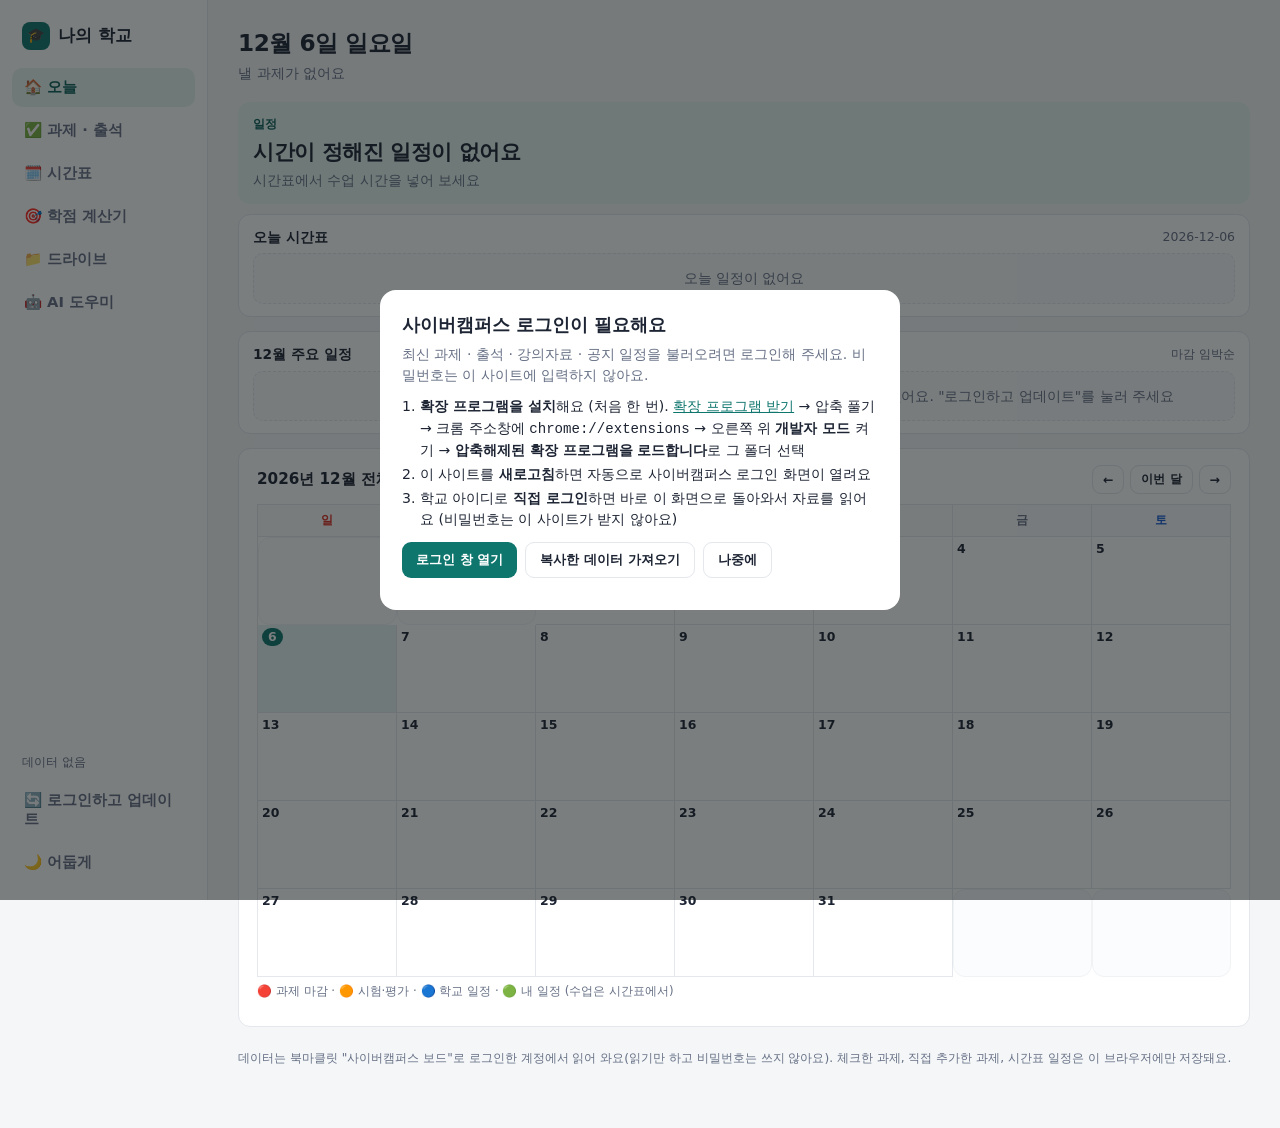
==== commit bf583e6c: "공부 도우미 · AI 작업실 · 강의자료를 AI 도우미 / 드라이브로 통합, 시간표 편집을 대시보드 안으로 Co-Authored-By: Claude Sonnet 5.5 <norep" ====
--- a/docs/index.html
+++ b/docs/index.html
@@ -161,10 +161,8 @@
     <button class="nav" data-s="tasks">✅ 과제 · 출석 <span class="n" id="nTask" hidden></span></button>
     <button class="nav" data-s="time">🗓️ 시간표</button>
     <button class="nav" data-s="gpa">🎯 학점 계산기</button>
-    <button class="nav" data-s="mat">📚 강의자료</button>
     <button class="nav" data-s="drive">📁 드라이브</button>
-    <button class="nav" data-s="study">✨ 공부 도우미</button>
-    <button class="nav" data-s="ai">🧠 AI 작업실</button>
+    <button class="nav" data-s="study">🤖 AI 도우미</button>
     <div class="sp"></div>
     <div class="meta" id="upd"></div>
     <button class="nav" id="syncBtn" type="button">🔄 로그인하고 업데이트</button>
@@ -201,9 +199,9 @@
     </section>
 
     <section class="sec" id="s-time">
-      <div class="top"><div><h1>시간표</h1><p id="tRange"></p></div><div style="display:flex;gap:8px;flex-wrap:wrap"><button class="btn ghost" id="wPrev" type="button">← 이전 주</button><button class="btn ghost" id="wNow" type="button">이번 주</button><button class="btn ghost" id="wNext" type="button">다음 주 →</button><a class="btn" href="시간표.html">일정 추가 · 편집</a></div></div>
+      <div class="top"><div><h1>시간표</h1><p id="tRange"></p></div><div style="display:flex;gap:8px;flex-wrap:wrap"><button class="btn ghost" id="wPrev" type="button">← 이전 주</button><button class="btn ghost" id="wNow" type="button">이번 주</button><button class="btn ghost" id="wNext" type="button">다음 주 →</button><button class="btn" id="ttAdd" type="button">+ 일정 추가</button></div></div>
       <div id="grid"></div>
-      <p class="sub" style="margin-top:10px">파랑은 수업, 초록은 개인 일정, 빨강은 공지에서 찾은 일정이에요. 시간이 없는 일정은 맨 위 줄에 나와요.</p>
+      <p class="sub" style="margin-top:10px">파랑은 수업, 초록은 개인 일정, 빨강은 공지에서 찾은 일정이에요. 일정을 누르면 고치거나 지울 수 있고, 시간이 없는 일정은 맨 위 줄에 나와요.</p>
     </section>
 
     <section class="sec" id="s-gpa">
@@ -222,33 +220,9 @@
       <p class="sub" style="font-size:.76rem;margin-top:12px">평점 = Σ(학점 × 점수) ÷ Σ(학점). A+ 4.5 · A0 4.0 · B+ 3.5 · B0 3.0 · C+ 2.5 · C0 2.0 · D+ 1.5 · D0 1.0 · F 0. 근거: <a href="https://www.shinhan.ac.kr/kr/242/subview.do" target="_blank" rel="noopener noreferrer">졸업심사기준</a> · <a href="https://www.shinhan.ac.kr/ce/7461/subview.do" target="_blank" rel="noopener noreferrer">2023학번 졸업조건</a></p>
     </section>
 
-    <section class="sec" id="s-mat">
-      <div class="top"><div><h1>강의자료</h1><p id="matNote">과목을 고르면 주차 순서로 보여 줘요</p></div></div>
-      <div class="card"><div class="pills" id="cPills"></div><div id="matBody"></div></div>
-    </section>
-
-    <section class="sec" id="s-study">
-      <div class="top"><div><h1>공부 도우미</h1><p>내 강의자료를 바탕으로 대화하듯 물어보세요 (Claude 없이 이 기기에서 동작)</p></div></div>
-      <div class="card">
-        <div class="bar"><select id="aiC"></select><span class="sub" id="aiCnt" style="font-size:.78rem"></span></div>
-        <div id="chat"></div>
-        <div class="bar" style="margin-top:10px"><button class="pill" type="button" data-sug="이 과목 요약해줘">요약해줘</button><button class="pill" type="button" data-sug="문제 내줘">문제 내줘</button><button class="pill" type="button" data-sug="핵심 키워드 알려줘">핵심 키워드</button><button class="pill" type="button" id="clSync" title="claude.ai의 내 대화를 자동으로 학습해요">🔄 Claude 대화 학습</button></div>
-        <form class="bar" id="chatForm" style="flex-wrap:nowrap"><input id="chatIn" type="text" autocomplete="off" style="flex:1;min-width:0" placeholder="질문을 입력하세요 (예: 세션이 뭐야?)"><button class="btn" type="submit">보내기</button></form>
-        <label class="sub" style="font-size:.72rem;display:inline-flex;gap:5px;align-items:center"><input type="checkbox" id="aiClaude"> Claude 토큰 사용</label> <label class="sub" style="font-size:.72rem;display:inline-flex;gap:5px;align-items:center;margin-left:10px"><input type="checkbox" id="aiWiki" checked> 자료에 없으면 위키백과 검색 (무료)</label> <label class="sub" style="font-size:.72rem;display:inline-flex;gap:5px;align-items:center;margin-left:10px"><input type="checkbox" id="aiSem"> 의미 검색 (내 PC에서 실행 · 처음 약 120MB)</label> <span class="sub" id="aiSemSt" style="font-size:.72rem"></span>
-        <div class="sub" style="font-size:.72rem;margin-top:6px;line-height:1.5">📌 <b>답변 기준</b> ① 강의자료 → ② 이전 Claude 대화(Claude가 분석한 강의 내용) → ③ 강의자료 밖 외부 자료(별도 표시). 자료에 없는 내용은 추측하지 않고, 다른 근거를 쓰면 그렇다고 표시해요.</div>
-        <details id="clImp" style="margin-top:10px"><summary class="sub" style="font-size:.78rem;cursor:pointer">Claude 대화 학습시키기 (클로드로 받은 설명이나 자료를 여기에 학습)</summary>
-          <div style="margin-top:8px;display:grid;gap:8px">
-            <div class="sub" style="font-size:.76rem">① Claude에서 받은 답을 붙여넣거나 ② claude.ai의 "데이터 내보내기"로 받은 <b>conversations.json</b>(또는 .txt/.md)을 선택해 주세요. 이 기기에만 저장돼요.</div>
-            <input id="clTitle" type="text" placeholder="제목 또는 질문 (선택)">
-            <textarea id="clText" rows="4" placeholder="여기에 Claude의 답변이나 강의 내용을 붙여넣기" style="border:1px solid var(--line);background:var(--field);color:var(--ink);border-radius:9px;padding:8px;font-family:inherit;font-size:.86rem;resize:vertical"></textarea>
-            <div style="display:flex;gap:8px;flex-wrap:wrap;align-items:center"><button class="btn sm" type="button" id="clSave">학습시키기</button><input id="clFile" type="file" accept=".json,.txt,.md" style="font-size:.78rem"><button class="btn sm red" type="button" id="clClear">Claude 대화 학습 지우기</button><span class="sub" id="clMsg" style="font-size:.78rem"></span></div>
-          </div></details>
-      </div>
-      <div class="card" style="margin-top:14px"><h2>다가오는 시험 · 평가 <small>공지에서 찾은 일정</small></h2><div id="exams"></div></div>
-    </section>
-        <!-- ===== 드라이브 ===== -->
+                <!-- ===== 드라이브 (사이버캠퍼스 강의자료 + 내가 올린 자료) ===== -->
     <section class="sec" id="s-drive">
-      <div class="top"><div><h1>드라이브</h1><p id="drNote">사이버캠퍼스에서 읽은 자료와 내가 따로 올린 자료를 한곳에서 보고, 공부 도우미가 읽고 학습해요</p></div></div>
+      <div class="top"><div><h1>드라이브</h1><p id="drNote">사이버캠퍼스 강의자료와 내가 따로 올린 자료를 한곳에서 보고, AI 도우미가 읽고 학습해요</p></div><a class="btn ghost" id="drRoom" target="_blank" rel="noopener noreferrer" hidden>학교 강의실 열기 ↗</a></div>
       <div class="card" style="margin-bottom:14px">
         <div class="aibar" style="margin-bottom:8px"><label class="sub">올릴 과목 <select id="drCourse"></select></label><span class="mini">PDF · PPTX · DOCX · HWPX · TXT · MD · 코드 파일 · 이미지 (HWP는 PDF나 HWPX로 저장해서 올려 주세요)</span></div>
         <div class="drop" id="drDrop">📥 여기에 파일을 끌어다 놓거나 눌러서 고르세요 (여러 개 가능)</div>
@@ -257,43 +231,75 @@
       </div>
       <div class="dr">
         <div class="side" id="drSide"></div>
-        <div class="card"><div class="bar"><input type="text" id="drQ" placeholder="파일 이름이나 내용으로 검색" style="flex:1;min-width:160px"><select id="drSort"><option value="course">과목순</option><option value="new">최근 올린 순</option><option value="name">이름순</option></select></div><div id="drList"></div></div>
+        <div class="card"><div class="bar"><input type="text" id="drQ" placeholder="파일 이름이나 내용으로 검색" style="flex:1;min-width:160px"><select id="drSort"><option value="course">주차 · 과목순</option><option value="new">최근 올린 순</option><option value="name">이름순</option></select></div>
+          <div class="seg" id="drSrc" style="margin-bottom:10px"><button type="button" data-s="all" aria-pressed="true">전체</button><button type="button" data-s="cy" aria-pressed="false">사이버캠퍼스</button><button type="button" data-s="up" aria-pressed="false">올린 자료</button><button type="button" data-s="post" aria-pressed="false">게시판 글</button></div>
+          <div id="drList"></div></div>
       </div>
       <div class="pv" id="drPv" hidden><div class="box card"><h2 id="drPvT"></h2><div class="mini" id="drPvM" style="margin-bottom:8px"></div><pre id="drPvB"></pre><div class="aibar" style="margin-top:10px"><button class="btn sm" id="drPvOpen" type="button">원본 열기</button><button class="btn sm ghost" id="drPvAsk" type="button">이 자료로 AI에게 묻기</button><button class="btn sm ghost" id="drPvX" type="button">닫기</button></div></div></div>
     </section>
 
-    <!-- ===== AI 작업실 ===== -->
-    <section class="sec" id="s-ai">
-      <div class="top"><div><h1>AI 작업실</h1><p>내 PC에서 돌아가는 AI로 문제 풀이 · PPT · 시각화 · 캔버스를 만들어요 (Claude 사용량 0)</p></div></div>
-      <div class="card" style="margin-bottom:14px">
-        <div class="aibar"><span class="dot" id="aiDot"></span><b id="aiStat">확인 중…</b>
-          <label class="sub">모델 <select id="aiModel"></select></label>
-          <label class="sub">그림 보는 모델 <select id="aiVision"></select></label>
-          <button class="btn sm ghost" id="aiRefresh" type="button">다시 확인</button>
-          <button class="btn sm ghost" id="aiHelpBtn" type="button">설치 안내</button></div>
-        <div id="aiHelp" hidden style="margin-top:10px;font-size:.84rem;line-height:1.7">
-          <b>내 PC AI(Ollama) 준비하기 — 한 번만</b><br>
-          ① <a href="https://ollama.com/download" target="_blank" rel="noopener noreferrer">ollama.com/download</a>에서 Windows용을 설치해요. (설치하면 자동으로 켜져요)<br>
-          ② 명령 프롬프트에서 모델을 받아요. 보통 PC(그래픽카드 없음)에는 작은 모델이 알맞아요.<br>
-          <code>ollama pull qwen2.5:7b</code> (한국어 · 글쓰기, 느리지만 똑똑) 또는 <code>ollama pull qwen2.5:3b</code> (빠름)<br>
-          <code>ollama pull gemma3:4b</code> (그림 · 사진 문제를 볼 때 쓰는 모델)<br>
-          ③ 확장 프로그램이 설치돼 있으면 별도 설정 없이 연결돼요. 확장 없이 연결하려면 Ollama를 <code>OLLAMA_ORIGINS=*</code> 설정으로 켜야 해요.<br>
-          <span class="mini">내 PC 안에서만 계산하고 인터넷으로 내용이 나가지 않아요. 크기가 큰 모델일수록 정확하지만 오래 걸려요. 작은 모델은 틀릴 수 있으니 결과를 꼭 확인해 주세요.</span>
+    <!-- ===== AI 도우미 (질문 · 문제 풀이 · 연습문제 · PPT · 시각화 · 캔버스) ===== -->
+    <section class="sec" id="s-study">
+      <div class="top"><div><h1>AI 도우미</h1><p>강의자료를 근거로 질문하고, 문제를 풀고, 연습문제 · PPT · 그림을 만들어요</p></div></div>
+      <div class="card" style="margin-bottom:12px">
+        <div class="aibar">
+          <label class="sub">과목 <select id="aiC"></select></label>
+          <button class="btn sm ghost" id="attBtn" type="button">📎 자료 첨부</button>
+          <label class="sub" style="display:inline-flex;gap:5px;align-items:center"><input type="checkbox" id="ragOn" checked> 강의자료 근거 사용</label>
+          <span class="mini" id="aiCnt"></span>
+          <span style="margin-left:auto;display:inline-flex;gap:8px;align-items:center"><span class="dot" id="aiDot"></span><span class="sub" id="aiStat">확인 중…</span><button class="btn sm ghost" id="aiSetBtn" type="button">⚙ 설정</button></span>
+        </div>
+        <div class="chips" id="attChips" style="margin-top:8px"></div>
+        <div id="aiSet" hidden style="margin-top:12px;border-top:1px solid var(--line);padding-top:12px;display:grid;gap:12px">
+          <div><b style="font-size:.86rem">내 PC AI (Ollama)</b>
+            <div class="aibar" style="margin-top:6px"><label class="sub">모델 <select id="aiModel"></select></label><label class="sub">그림 보는 모델 <select id="aiVision"></select></label><button class="btn sm ghost" id="aiRefresh" type="button">다시 확인</button><button class="btn sm ghost" id="aiHelpBtn" type="button">설치 안내</button></div>
+            <div id="aiHelp" hidden style="margin-top:10px;font-size:.84rem;line-height:1.7">
+              ① <a href="https://ollama.com/download" target="_blank" rel="noopener noreferrer">ollama.com/download</a>에서 Windows용을 설치해요. (명령으로는 <code>winget install Ollama.Ollama</code>)<br>
+              ② 명령 프롬프트에서 모델을 받아요. 그래픽카드가 없는 보통 PC에는 작은 모델이 알맞아요.<br>
+              <code>ollama pull qwen2.5:3b</code> (빠름, 약 2GB) 또는 <code>ollama pull qwen2.5:7b</code> (더 똑똑하지만 느림)<br>
+              <code>ollama pull gemma3:4b</code> (사진 · 그림 문제를 볼 때)<br>
+              ③ 확장 프로그램이 설치돼 있으면 별도 설정 없이 연결돼요. 확장 없이 쓰려면 Ollama를 <code>OLLAMA_ORIGINS=*</code> 설정으로 켜야 해요.<br>
+              <span class="mini">내 PC 안에서만 계산하고 인터넷으로 내용이 나가지 않아요. 작은 모델은 틀릴 수 있으니 결과를 꼭 확인해 주세요.</span>
+            </div></div>
+          <div><b style="font-size:.86rem">답을 찾는 방법</b>
+            <div class="aibar" style="margin-top:6px">
+              <label class="sub" style="display:inline-flex;gap:5px;align-items:center"><input type="checkbox" id="aiWiki" checked> 자료에 없으면 위키백과 검색 (무료)</label>
+              <label class="sub" style="display:inline-flex;gap:5px;align-items:center"><input type="checkbox" id="aiSem"> 의미 검색 (내 PC에서 실행 · 처음 약 120MB)</label><span class="mini" id="aiSemSt"></span>
+              <label class="sub" style="display:inline-flex;gap:5px;align-items:center"><input type="checkbox" id="aiClaude"> Claude 버튼 보이기</label>
+            </div>
+            <div class="mini" style="margin-top:6px;line-height:1.5">📌 <b>답변 기준</b> ① 강의자료 → ② 이전 Claude 대화(Claude가 분석한 강의 내용) → ③ 강의자료 밖 외부 자료(별도 표시). 자료에 없는 내용은 추측하지 않고, 다른 근거를 쓰면 그렇다고 표시해요.</div></div>
+          <details id="clImp"><summary class="sub" style="font-size:.84rem;cursor:pointer"><b>Claude 대화 학습시키기</b> (클로드로 받은 설명이나 자료를 여기에 학습)</summary>
+            <div style="margin-top:8px;display:grid;gap:8px">
+              <div class="sub" style="font-size:.76rem">① Claude에서 받은 답을 붙여넣거나 ② claude.ai의 "데이터 내보내기"로 받은 <b>conversations.json</b>(또는 .txt/.md)을 선택해 주세요. 이 기기에만 저장돼요.</div>
+              <input id="clTitle" type="text" placeholder="제목 또는 질문 (선택)">
+              <textarea id="clText" rows="4" placeholder="여기에 Claude의 답변이나 강의 내용을 붙여넣기" style="border:1px solid var(--line);background:var(--field);color:var(--ink);border-radius:9px;padding:8px;font-family:inherit;font-size:.86rem;resize:vertical"></textarea>
+              <div style="display:flex;gap:8px;flex-wrap:wrap;align-items:center"><button class="btn sm" type="button" id="clSave">학습시키기</button><input id="clFile" type="file" accept=".json,.txt,.md" style="font-size:.78rem"><button class="btn sm red" type="button" id="clClear">Claude 대화 학습 지우기</button><span class="sub" id="clMsg" style="font-size:.78rem"></span></div>
+            </div></details>
         </div>
       </div>
-      <div class="bar"><div class="seg" id="aiTabs"><button type="button" data-t="solve" aria-pressed="true">🧮 문제 풀이</button><button type="button" data-t="ppt" aria-pressed="false">📊 PPT 제작</button><button type="button" data-t="viz" aria-pressed="false">📈 시각화</button><button type="button" data-t="canvas" aria-pressed="false">🎨 캔버스</button></div></div>
-
-      <div id="p-solve" class="card">
+
+      <div class="bar"><div class="seg" id="aiTabs"><button type="button" data-t="chat" aria-pressed="true">💬 질문</button><button type="button" data-t="solve" aria-pressed="false">🧮 문제 풀이</button><button type="button" data-t="quiz" aria-pressed="false">📝 연습문제</button><button type="button" data-t="ppt" aria-pressed="false">📊 PPT</button><button type="button" data-t="viz" aria-pressed="false">📈 시각화</button><button type="button" data-t="canvas" aria-pressed="false">🎨 캔버스</button></div></div>
+
+      <div id="p-chat" class="card">
+        <div id="chat"></div>
+        <div class="bar" style="margin-top:10px"><button class="pill" type="button" data-sug="이 과목 요약해줘">요약해줘</button><button class="pill" type="button" data-sug="핵심 키워드 알려줘">핵심 키워드</button><button class="pill" type="button" data-sug="오답노트">오답 노트</button><button class="pill" type="button" id="clSync" title="claude.ai의 내 대화를 자동으로 학습해요">🔄 Claude 대화 학습</button></div>
+        <form class="bar" id="chatForm" style="flex-wrap:nowrap"><input id="chatIn" type="text" autocomplete="off" style="flex:1;min-width:0" placeholder="질문을 입력하세요 (예: 세션이 뭐야?  /  @파일이름 으로 자료를 지정할 수 있어요)"><button class="btn" type="submit">보내기</button></form>
+      </div>
+
+      <div id="p-solve" class="card" hidden>
         <h2>문제 풀이 <small>강의자료를 근거로 단계별로 풀어요</small></h2>
         <textarea class="ta" id="svQ" rows="5" placeholder="문제를 붙여넣어 주세요. 사진 문제는 아래에서 이미지를 붙이거나 올려 주세요."></textarea>
         <div class="aibar" style="margin-top:8px"><input type="file" id="svImg" accept="image/*" multiple hidden><button class="btn sm ghost" id="svImgBtn" type="button">🖼️ 이미지 첨부</button><span class="mini" id="svImgN"></span>
-          <label class="sub">풀이 방식 <select id="svMode"><option value="step">단계별로 자세히</option><option value="short">간단히</option><option value="check">답 + 검산</option></select></label>
-          <label class="sub"><input type="checkbox" id="svRag" checked> 강의자료 근거 사용</label>
-          <select id="svCourse"></select></div>
-        <div class="chips" id="svFiles" style="margin-top:8px"></div>
-        <div class="aibar" style="margin-top:8px"><button class="btn" id="svRun" type="button">풀이하기</button><button class="btn ghost" id="svStop" type="button" hidden>중지</button><button class="btn sm ghost" id="svAtt" type="button">📎 올린 자료 첨부</button><span class="mini" id="svMeta"></span></div>
+          <label class="sub">풀이 방식 <select id="svMode"><option value="step">단계별로 자세히</option><option value="short">간단히</option><option value="check">답 + 검산</option></select></label></div>
+        <div class="aibar" style="margin-top:8px"><button class="btn" id="svRun" type="button">풀이하기</button><button class="btn ghost" id="svStop" type="button" hidden>중지</button><span class="mini" id="svMeta"></span></div>
         <div class="out" id="svOut" style="margin-top:10px">여기에 풀이가 나와요.</div>
         <div class="aibar" style="margin-top:8px"><button class="btn sm ghost" id="svCopy" type="button">복사</button><button class="btn sm ghost" id="svClaude" type="button">Claude에서 이어서 질문 ↗</button></div>
+      </div>
+
+      <div id="p-quiz" class="card" hidden>
+        <h2>연습문제 <small>자료의 문장으로 빈칸 · 객관식 · O/X를 만들고 채점해요</small></h2>
+        <div class="aibar"><label class="sub">문제 수 <select id="qzN"><option>5</option><option selected>6</option><option>8</option><option>10</option></select></label><button class="btn" id="qzRun" type="button">문제 만들기</button><button class="btn sm ghost" id="qzWrong" type="button">오답 노트 보기</button><span class="mini">위의 과목 · 첨부 자료가 범위예요</span></div>
+        <div id="qzOut" style="margin-top:12px"><div class="empty">"문제 만들기"를 누르면 연습문제가 나와요.</div></div>
       </div>
 
       <div id="p-ppt" class="card" hidden>
@@ -301,10 +307,8 @@
         <textarea class="ta" id="ppQ" rows="3" placeholder="어떤 발표인가요? 예) 운영체제 교착상태 개념과 해결 방법을 5분 발표용으로"></textarea>
         <div class="aibar" style="margin-top:8px"><label class="sub">슬라이드 수 <input type="number" id="ppN" value="8" min="3" max="15" style="width:64px"></label>
           <label class="sub">스타일 <select id="ppTone"><option value="short">발표용 간결</option><option value="detail">자세하게</option></select></label>
-          <label class="sub">색상 <select id="ppTheme"><option value="0f766e">초록</option><option value="175cd3">파랑</option><option value="7a3db8">보라</option><option value="d92d20">빨강</option><option value="1d2433">검정</option></select></label>
-          <label class="sub"><input type="checkbox" id="ppRag" checked> 강의자료 근거 사용</label><select id="ppCourse"></select></div>
-        <div class="chips" id="ppFiles" style="margin-top:8px"></div>
-        <div class="aibar" style="margin-top:8px"><button class="btn" id="ppRun" type="button">구성 만들기</button><button class="btn ghost" id="ppStop" type="button" hidden>중지</button><button class="btn sm ghost" id="ppAtt" type="button">📎 올린 자료 첨부</button><span class="mini" id="ppMeta"></span></div>
+          <label class="sub">색상 <select id="ppTheme"><option value="0f766e">초록</option><option value="175cd3">파랑</option><option value="7a3db8">보라</option><option value="d92d20">빨강</option><option value="1d2433">검정</option></select></label></div>
+        <div class="aibar" style="margin-top:8px"><button class="btn" id="ppRun" type="button">구성 만들기</button><button class="btn ghost" id="ppStop" type="button" hidden>중지</button><span class="mini" id="ppMeta"></span></div>
         <div id="ppPrev" style="margin-top:12px"></div>
         <div class="aibar" style="margin-top:8px" id="ppAct" hidden><button class="btn" id="ppDl" type="button">⬇ .pptx 내려받기</button><button class="btn sm ghost" id="ppAdd" type="button">+ 슬라이드</button></div>
       </div>
@@ -313,7 +317,6 @@
         <h2>시각화 <small>개념도 · 흐름도 · 차트를 그려요</small></h2>
         <textarea class="ta" id="vzQ" rows="3" placeholder="무엇을 그릴까요? 예) 프로세스 상태 전이(생성→준비→실행→대기→종료) / 차트는 값을 함께 적어 주세요: 1월 10, 2월 14, 3월 9"></textarea>
         <div class="aibar" style="margin-top:8px"><label class="sub">종류 <select id="vzKind"><option value="flowchart">흐름도</option><option value="sequence">순서도(주고받기)</option><option value="state">상태 전이도</option><option value="class">클래스 다이어그램</option><option value="er">ER 다이어그램</option><option value="mindmap">마인드맵</option><option value="chart">차트(값 직접 입력)</option></select></label>
-          <label class="sub"><input type="checkbox" id="vzRag" checked> 강의자료 근거 사용</label><select id="vzCourse"></select>
           <button class="btn" id="vzRun" type="button">그리기</button><button class="btn ghost" id="vzStop" type="button" hidden>중지</button><span class="mini" id="vzMeta"></span></div>
         <div class="stage" id="vzStage" style="margin-top:10px">여기에 그림이 나와요.</div>
         <details style="margin-top:8px"><summary class="sub" style="cursor:pointer">코드 보기 · 직접 고치기</summary><textarea class="ta" id="vzCode" rows="7" style="font-family:Consolas,monospace"></textarea><button class="btn sm ghost" id="vzRedraw" type="button" style="margin-top:6px">다시 그리기</button></details>
@@ -330,10 +333,26 @@
         <details style="margin-top:8px"><summary class="sub" style="cursor:pointer">SVG 코드 보기 · 직접 고치기</summary><textarea class="ta" id="cvCode" rows="7" style="font-family:Consolas,monospace"></textarea><button class="btn sm ghost" id="cvRedraw" type="button" style="margin-top:6px">다시 그리기</button></details>
         <div class="aibar" style="margin-top:8px"><input type="text" id="cvFix" placeholder="고칠 점을 말해 주세요 (예: 제목을 더 크게, 색을 파랑으로)" style="flex:1;min-width:200px"><button class="btn sm" id="cvFixBtn" type="button">수정 요청</button><button class="btn sm ghost" id="cvSvg" type="button">SVG 저장</button><button class="btn sm ghost" id="cvPng" type="button">PNG 저장</button></div>
       </div>
-      <p class="mini" style="margin-top:12px">이 화면의 AI는 내 PC의 모델이 만든 결과예요. 자료에 없는 내용은 "추론" 또는 "일반 지식"이라고 따로 표시하도록 했지만, 작은 모델은 틀릴 수 있어요. 중요한 내용은 강의자료로 꼭 확인해 주세요.</p>
+      <p class="mini" style="margin-top:12px">풀이 · PPT · 시각화 · 캔버스는 내 PC의 AI 모델이 만든 결과예요. 자료에 없는 내용은 "추론" 또는 "일반 지식"이라고 따로 표시하도록 했지만, 작은 모델은 틀릴 수 있어요. 중요한 내용은 강의자료로 꼭 확인해 주세요.</p>
     </section>
 
-    <div id="filePick" class="pv" hidden><div class="box card"><h2>올린 자료 첨부</h2><div class="mini" style="margin-bottom:6px">AI가 읽을 자료를 골라 주세요</div><div id="filePickList"></div><div class="aibar" style="margin-top:10px"><button class="btn sm" id="filePickOk" type="button">첨부하기</button><button class="btn sm ghost" id="filePickX" type="button">취소</button></div></div></div>
+    <!-- 자료 첨부 고르기 -->
+    <div id="filePick" class="pv" hidden><div class="box card"><h2>자료 첨부</h2><div class="mini" style="margin-bottom:6px">AI가 이번에 읽을 자료를 골라 주세요 (질문 · 풀이 · PPT · 시각화 모두에 쓰여요)</div><div id="filePickList"></div><div class="aibar" style="margin-top:10px"><button class="btn sm" id="filePickOk" type="button">첨부하기</button><button class="btn sm ghost" id="filePickX" type="button">취소</button></div></div></div>
+
+    <!-- 시간표 일정 편집 -->
+    <div id="tkPv" class="pv" hidden><div class="box card" style="max-width:460px"><h2 id="tkTitle">일정 추가</h2>
+      <div style="display:grid;gap:8px">
+        <input type="text" id="tkT" maxlength="60" placeholder="제목 (예: 스터디, 병원, 알바)">
+        <div class="aibar"><label class="sub">종류 <select id="tkType"><option value="class">수업</option><option value="etc" selected>기타</option><option value="task">과제 · 마감</option></select></label>
+          <label class="sub"><input type="radio" name="tkMode" value="rep" checked> 매주 반복</label><label class="sub"><input type="radio" name="tkMode" value="once"> 한 번만</label></div>
+        <div class="aibar" id="tkDays"><label class="sub"><input type="checkbox" value="0">월</label><label class="sub"><input type="checkbox" value="1">화</label><label class="sub"><input type="checkbox" value="2">수</label><label class="sub"><input type="checkbox" value="3">목</label><label class="sub"><input type="checkbox" value="4">금</label><label class="sub"><input type="checkbox" value="5">토</label><label class="sub"><input type="checkbox" value="6">일</label></div>
+        <div class="aibar" id="tkDateBox" hidden><label class="sub">날짜 <input type="date" id="tkDate"></label></div>
+        <div class="aibar"><label class="sub">시작 <input type="time" id="tkS"></label><label class="sub">끝 <input type="time" id="tkE"></label></div>
+        <input type="text" id="tkP" maxlength="40" placeholder="장소 (선택)">
+        <input type="text" id="tkM" maxlength="80" placeholder="메모 (선택)">
+        <div class="mini" id="tkErr" style="color:var(--red)"></div>
+        <div class="aibar"><button class="btn" id="tkSave" type="button">저장</button><button class="btn red" id="tkDel" type="button" hidden>삭제</button><button class="btn ghost" id="tkX" type="button">취소</button></div>
+      </div></div></div>
 
     <p class="foot" id="health" style="margin-top:14px"></p>
     <p class="foot" id="foot"></p>
@@ -561,7 +580,7 @@
     if(s==='time')drawGrid();
     if(s==='gpa'&&window.__gpaDraw)window.__gpaDraw();
     if(s==='drive'&&window.__driveDraw)window.__driveDraw();
-    if(s==='ai'&&window.__aiDraw)window.__aiDraw();
+    if(s==='study'&&window.__aiDraw)window.__aiDraw();
   }
   [].forEach.call(document.querySelectorAll('.nav[data-s]'),function(b){b.onclick=function(){show(b.getAttribute('data-s'));};});
 
@@ -654,7 +673,7 @@
     function row(e){var d=new Date(e.d+'T00:00'),n=Math.round((d-T0)/86400000);return '<div class="row"><div class="tm">'+esc(e.d.slice(5).replace('-','/'))+'('+NM[d.getDay()]+')'+(e.t?' '+esc(e.t):'')+'</div><div class="t"><b>'+esc(e.title)+'</b><span>'+esc(e.p||'')+'</span></div><span class="tag '+(n<=4?'r':(n<=7?'a':''))+'">D-'+n+'</span><a class="btn sm ghost" target="_blank" rel="noopener noreferrer" href="'+esc(e.h)+'">원문</a></div>';}
     $('sched').innerHTML=up.length?up.map(row).join(''):'<div class="empty">앞으로 남은 공지 일정이 없어요</div>';
     var ex=up.filter(function(e){return e.type==='exam';});
-    $('exams').innerHTML=ex.length?ex.map(row).join(''):'<div class="empty">공지에서 찾은 시험·평가 일정이 아직 없어요. 시간표에 직접 넣어 두면 챙기기 쉬워요.</div>';
+    if($('exams'))$('exams').innerHTML=ex.length?ex.map(row).join(''):'<div class="empty">공지에서 찾은 시험·평가 일정이 아직 없어요. 시간표에 직접 넣어 두면 챙기기 쉬워요.</div>';
     var ah='',any=false;
     if(has)D.courses.forEach(function(c){var w=(c.attend||[]).filter(function(x){return (x.vids&&x.vids.length)||x.mark;});if(!w.length)return;any=true;
       var bad=[];(c.attend||[]).forEach(function(x){(x.vids||[]).forEach(function(v){if(v.m&&v.m!=='O')bad.push(x.w+'주차 · '+v.n+' · '+v.m);});});
@@ -676,10 +695,10 @@
     for(var c=0;c<ndays;c++){(function(c){var d=new Date(mon.getFullYear(),mon.getMonth(),mon.getDate()+c),isT=iso(d)===iso(n);
       hd+='<div class="'+(isT?'td':'')+'">'+DN[c]+'<small>'+(d.getMonth()+1)+'/'+d.getDate()+'</small></div>';
       var es=evs[c],timed=es.filter(function(e){return e.start;}),untimed=es.filter(function(e){return !e.start;});
-      un+='<div>'+untimed.map(function(e){return e.ro?'<a class="chipu" target="_blank" rel="noopener noreferrer" href="'+esc(e.h)+'">'+esc(e.title)+'</a>':'<span class="chipu">'+esc(e.title)+'</span>';}).join('')+'</div>';
+      un+='<div>'+untimed.map(function(e){return e.ro?'<a class="chipu" target="_blank" rel="noopener noreferrer" href="'+esc(e.h)+'">'+esc(e.title)+'</a>':'<span class="chipu" data-eid="'+esc(e.id)+'" style="cursor:pointer">'+esc(e.title)+'</span>';}).join('')+'</div>';
       var lanes=[];timed.forEach(function(e){var s=at(d,e.start),en=endOf(e,d),l=0;while(lanes[l]&&lanes[l]>s)l++;lanes[l]=en;e._l=l;});var L=Math.max(1,lanes.length);
       var blocks=timed.map(function(e){var s=at(d,e.start),en=endOf(e,d),top=((s.getHours()*60+s.getMinutes())-hh0*60)*HH/60,h=Math.max(24,((en-s)/60000)*HH/60-2),w=100/L,live=isT&&n>=s&&n<en;
-        var tag=e.ro?'a':'div',attr=e.ro?' href="'+esc(e.h)+'" target="_blank" rel="noopener noreferrer"':'';
+        var tag=e.ro?'a':'div',attr=e.ro?' href="'+esc(e.h)+'" target="_blank" rel="noopener noreferrer"':' data-eid="'+esc(e.id)+'" title="눌러서 고치기"';
         return '<'+tag+' class="blk '+(e.type==='work'?'work':(e.type==='etc'?'etc':(e.type==='notice'?'notice':'')))+(live?' on':'')+'" style="top:'+top+'px;height:'+h+'px;left:calc('+(e._l*w)+'% + 2px);width:calc('+w+'% - 4px)"'+attr+'><b>'+esc(e.title)+'</b>'+esc(e.start+(e.end?'~'+e.end:''))+(e.place&&h>44?'<br>'+esc(e.place):'')+'</'+tag+'>';}).join('');
       var nl='';if(isT){var m=(n.getHours()*60+n.getMinutes())-hh0*60;if(m>=0&&m<=(hh1-hh0)*60)nl='<div class="nowl" style="top:'+(m*HH/60)+'px"></div>';}
       cols+='<div class="tgc'+(isT?' td':'')+'" style="--hh:'+HH+'px;height:'+H+'px">'+blocks+nl+'</div>';})(c);}
@@ -693,27 +712,7 @@
   function weekOf(s){var m=String(s||'').match(/(\d+)\s*주/);return m?+m[1]:null;}
   function wkn(m){if(m.ord!=null)return m.ord;var w=weekOf(m.wk);if(w!=null)return w;if(m.wk&&/공통|개요|오리엔/.test(m.wk))return 0;w=weekOf(m.from);if(w!=null)return w;w=weekOf(m.f||m.n);if(w!=null)return w;if(/중간고사|기말|시험/.test((m.from||'')+' '+(m.f||m.n)))return 99;return 98;}
   function wl(w){return w===0?'공통':(w===98?'주차 확인 필요':(w===99?'시험':w+'주차'));}
-  function mats(){
-    if(!has){$('matBody').innerHTML='<div class="empty">데이터가 없어요. 왼쪽 아래 "로그인하고 업데이트"를 눌러 주세요</div>';return;}
-    [].forEach.call(document.querySelectorAll('.pill'),function(b){b.setAttribute('aria-pressed',String(b.getAttribute('data-c')===sel));});
-    var c=D.courses.filter(function(x){return x.folder===sel;})[0];
-    if(!c){$('matBody').innerHTML='<div class="empty">위에서 과목을 골라 주세요</div>';return;}
-    var have={};(c.mat||[]).forEach(function(m){if(m.f)have[norm(m.f)]=1;});
-    var lm=(window.LOCAL_MATS||[]).filter(function(x){return x.folder===c.folder&&!have[norm(x.f)];}).map(function(x){return {wk:'',n:x.n,f:x.f,h:'',k:'파일',loc:true,from:'내 PC',ord:x.ord,lab:x.lab};});
-    var items=(c.mat||[]).concat(lm).map(function(m){return {m:m,w:wkn(m)};}).sort(function(a,b){return a.w-b.w;});
-    $('matNote').textContent=c.name+' · 자료 '+items.length+'개';
-    var h='<div style="margin-bottom:6px"><a class="btn sm ghost" target="_blank" rel="noopener noreferrer" href="https://cyber.shinhan.ac.kr/course/view.php?id='+encodeURIComponent(c.id)+'">학교 강의실 열기</a></div>',last=null;
-    if(!items.length)h+='<div class="empty">이 강의에는 올라온 강의자료가 없어요</div>';
-    var today=iso(new Date());
-    items.forEach(function(x){var m=x.m;var lbl=m.lab||wl(x.w);if(lbl!==last){h+='<div class="grp">'+esc(lbl)+'</div>';last=lbl;}
-      var isF=!!m.f,u=isF&&m.loc?'첨부파일/'+encodeURIComponent(c.folder)+'/'+encodeURIComponent(m.f):m.h,rec=m.add&&(new Date(today)-new Date(m.add))/86400000<=7;
-      h+='<div class="file"><div class="t"><b>'+esc(m.n||m.f)+(rec?' <span class="tag a">새 자료</span>':'')+'</b><span>'+esc(m.k||'파일')+(isF?' · '+esc(m.f):'')+' · '+(m.loc?'내 폴더에 있음':'학교 사이트에서 열기')+'</span></div><a class="btn sm" target="_blank" rel="noopener noreferrer" href="'+esc(u)+'">'+(m.loc?'열기':'학교 사이트')+'</a></div>';});
-    var ps=(D.posts||[]).filter(function(p){return p.c===c.name;});
-    if(ps.length){h+='<div class="grp">게시판 글 ('+ps.length+')</div>'+ps.map(function(p){return '<div class="file"><div class="t"><b>'+esc(p.t)+'</b><span>'+esc(p.b||'게시판')+' · '+esc(p.d||'')+(p.a?' · '+esc(p.a):'')+'</span></div><a class="btn sm ghost" target="_blank" rel="noopener noreferrer" href="'+esc(p.h)+'">글 보기</a></div>';}).join('');}
-    $('matBody').innerHTML=h;
-  }
-  $('cPills').innerHTML=has?D.courses.map(function(c){return '<button type="button" class="pill" data-c="'+esc(c.folder)+'" aria-pressed="false">'+esc(c.folder)+'</button>';}).join(''):'';
-  $('cPills').addEventListener('click',function(e){var b=e.target.closest('.pill');if(b){sel=b.getAttribute('data-c');mats();}});
+  function mats(){}
   sel=has&&D.courses[0]?D.courses[0].folder:null;
 
 
@@ -765,6 +764,15 @@
     }
     window.__kbRefresh=function(){idxCache=null;cidxCache=null;DOCS=docs();rebuildCourses();setTimeout(semTopUp,0);};
     var MENTION_ONLY=null;
+    window.__quiz={
+      html:function(c,n){
+        var att=(typeof ATT!=='undefined'&&ATT.all.length&&window.__driveFiles)?window.__driveFiles().filter(function(f){return ATT.all.indexOf(f.id)>=0;}):[];
+        if(att.length){MENTION_ONLY={};att.forEach(function(f){MENTION_ONLY[f.n]=1;});}
+        try{return answerQuiz(c,n);}finally{MENTION_ONLY=null;}
+      },
+      click:function(e){return quizClick(e);},
+      wrong:function(){return showWrong();}
+    };
     window.__rag=function(q,course,max){
       var res=searchChunks(q,course||null,null,'lec'),out=[];
       for(var i=0;i<res.length&&out.length<(max||6);i++){if(res[i].s>=2&&res[i].cov>=0.25)out.push({title:res[i].ch.title,text:res[i].ch.text,src:res[i].ch.c+' · '+res[i].ch.n});}
@@ -779,7 +787,7 @@
       return hit;
     }
     function inScope(c){return function(x){return !c||x.c===c||x.c===CLC;};}
-    function onlyCourse(c){return function(x){return x.c!==CLC&&(!c||x.c===c);};}
+    function onlyCourse(c){return function(x){return x.c!==CLC&&(!c||x.c===c)&&(!MENTION_ONLY||!!MENTION_ONLY[x.n]);};}
     function srcLine(list){var m={};list.forEach(function(x){m[(x.c===CLC?'이전 Claude 대화':x.c)+' · '+x.n]=1;});return '<div class="sub" style="font-size:.74rem;margin-top:6px">출처: '+Object.keys(m).slice(0,4).map(esc).join(' / ')+'</div>';}
     function claudeBtn(q){return '<div style="margin-top:8px"><button class="btn sm ghost" type="button" data-claude="'+esc(q)+'">Claude에게 질문하기 ↗</button></div>';}
     function claudeHint(q){return $('aiClaude').checked?claudeBtn(q):'<div class="sub" style="font-size:.78rem;margin-top:6px">더 정확한 답이 필요하면 아래 <b>Claude 토큰 사용</b>을 체크해 Claude에게 물어보세요.</div>';}
@@ -1217,11 +1225,12 @@
       q=String(q||'').trim();if(!q)return;
       add('me',esc(q));
       var men=(window.__driveFiles?window.__driveFiles():[]).filter(function(f){return q.indexOf('@'+f.n)>=0;});
-      if(men.length){MENTION_ONLY={};men.forEach(function(f){MENTION_ONLY[f.n]=1;q=q.split('@'+f.n).join(' ');});q=q.trim()||'핵심 내용 알려줘';}
+      var att=(typeof ATT!=='undefined'&&ATT.all.length&&window.__driveFiles)?window.__driveFiles().filter(function(f){return ATT.all.indexOf(f.id)>=0;}):[];
+      if(men.length||att.length){MENTION_ONLY={};men.concat(att).forEach(function(f){MENTION_ONLY[f.n]=1;q=q.split('@'+f.n).join(' ');});q=q.trim()||'핵심 내용 알려줘';}
       var w=add('bot','<span class="sub">자료에서 찾는 중…</span>');
       setTimeout(function(){var r;try{r=reply(q);}catch(e){r={html:'답을 만드는 중 오류가 났어요. 다시 시도해 주세요.'};}Promise.resolve(r).then(function(x){w.innerHTML=x.html;chat.scrollTop=chat.scrollHeight;}).catch(function(){w.innerHTML='답을 만드는 중 오류가 났어요. 다시 시도해 주세요.';}).then(function(){MENTION_ONLY=null;});},30);
     }
-    add('bot','안녕하세요! 내 <b>강의자료</b>를 바탕으로 답해 드려요.<br><span class="sub">예) "스택이 뭐야?" · "백엔드 요약해줘" · "리눅스 문제 내줘" · "알고리즘 키워드"</span><br><span class="sub">답변은 ① 강의자료 → ② 이전 Claude 대화 → ③ 외부 자료(따로 표시) 순서로 찾고, 추측은 하지 않아요. 아무것도 없으면 Claude를 쓰라고 안내해 드려요. 오답 노트는 "오답노트"라고 해 보세요.</span>'+(function(){var l=ls('강의지식_클로드갱신',0),d=l?Math.floor((Date.now()-l)/86400000):null;return '<br><span class="sub">'+(l?'Claude 대화는 '+(d===0?'오늘':d+'일 전')+' 학습했어요. ':'아직 Claude 대화를 학습하지 않았어요. ')+'</span> <button class="btn sm ghost" type="button" data-clsync="1">지금 학습하기</button>';})());
+    add('bot','안녕하세요! 내 <b>강의자료</b>를 바탕으로 답해 드려요.<br><span class="sub">예) "스택이 뭐야?" · "백엔드 요약해줘" · "알고리즘 키워드" · 위에서 📎 자료를 첨부하면 그 자료로만 답해요</span><br><span class="sub">문제 풀이 · 연습문제 · PPT · 시각화 · 캔버스는 위의 탭에서 골라 쓸 수 있어요.</span><br><span class="sub">답변은 ① 강의자료 → ② 이전 Claude 대화 → ③ 외부 자료(따로 표시) 순서로 찾고, 추측은 하지 않아요. 아무것도 없으면 Claude를 쓰라고 안내해 드려요. 오답 노트는 "오답노트"라고 해 보세요.</span>'+(function(){var l=ls('강의지식_클로드갱신',0),d=l?Math.floor((Date.now()-l)/86400000):null;return '<br><span class="sub">'+(l?'Claude 대화는 '+(d===0?'오늘':d+'일 전')+' 학습했어요. ':'아직 Claude 대화를 학습하지 않았어요. ')+'</span> <button class="btn sm ghost" type="button" data-clsync="1">지금 학습하기</button>';})());
     $('chatForm').addEventListener('submit',function(e){e.preventDefault();var v=$('chatIn').value;$('chatIn').value='';ask(v);});
     [].forEach.call(document.querySelectorAll('[data-sug]'),function(b){b.onclick=function(){ask(b.getAttribute('data-sug'));};});
     chat.addEventListener('click',function(e){
@@ -1405,6 +1414,7 @@
   $('calP').onclick=function(){calOff--;calDraw();};$('calN').onclick=function(){calOff++;calDraw();};$('calToday').onclick=function(){calOff=0;calDraw();};
 
   /* ===== 내 PC AI (Ollama) 연결 · 공용 도구 ===== */
+  var ATT={all:[]};
   var AISET='ai_설정';
   var AI={host:'http://127.0.0.1:11434',model:'',vision:'',ready:false,models:[],pending:{},seq:0};
   (function(){var s=ls(AISET,{});if(s&&s.host)AI.host=s.host;if(s&&s.model)AI.model=s.model;if(s&&s.vision)AI.vision=s.vision;})();
@@ -1483,13 +1493,13 @@
       aiSave();
       $('aiDot').className='dot '+(AI.ready?'ok':'no');
       $('aiStat').textContent=AI.ready?'내 PC AI 연결됨 ('+names.length+'개 모델)':'연결됐지만 모델이 없어요 — 설치 안내를 따라 모델을 받아 주세요';
-      if(!AI.ready)$('aiHelp').hidden=false;
+      if(!AI.ready){$('aiSet').hidden=false;$('aiHelp').hidden=false;}
       return AI.ready;
     }).catch(function(e){
       AI.ready=false;$('aiDot').className='dot no';
       $('aiStat').textContent='내 PC AI에 연결하지 못했어요';
       $('aiModel').innerHTML='<option value="">(없음)</option>';$('aiVision').innerHTML='<option value="">(없음)</option>';
-      $('aiHelp').hidden=false;return false;
+      $('aiSet').hidden=false;$('aiHelp').hidden=false;return false;
     });
   }
 
@@ -1571,11 +1581,11 @@
   function needAi(metaId){
     if(AI.ready&&AI.model)return false;
     var el=$(metaId);if(el)el.textContent='내 PC AI가 연결되지 않았어요. 위의 "설치 안내"를 확인해 주세요.';
-    $('aiHelp').hidden=false;return true;
+    $('aiSet').hidden=false;$('aiHelp').hidden=false;return true;
   }
 
   /* ===== 드라이브: 사이버캠퍼스 자료 + 내가 올린 자료 ===== */
-  var UP_KEY='강의지식_업로드',DRV={course:'all',q:'',sort:'course',pvId:null};
+  var UP_KEY='강의지식_업로드',DRV={course:'all',q:'',sort:'course',src:'all',pvId:null};
   var OTHER='내 업로드(기타)';
   function upStore(){var m=ls(UP_KEY,{});return (m&&typeof m==='object')?m:{};}
   function driveFileById(id){var m=upStore()[id];return m||null;}
@@ -1660,41 +1670,53 @@
   }
 
   /* ---- 목록 ---- */
+  function wkNum(m){var w=String(m.wk||'').match(/(\d+)\s*주/);if(w)return +w[1];if(m.wk&&/공통|개요|오리엔/.test(m.wk))return 0;w=String(m.from||'').match(/(\d+)\s*주/);if(w)return +w[1];w=String(m.f||m.n||'').match(/(\d+)\s*주/);if(w)return +w[1];if(/중간고사|기말|시험/.test((m.from||'')+' '+(m.f||m.n)))return 99;return 98;}
+  function wkLabel(it){if(it.src==='pc')return it.week+'장';var w=it.week;return w===0?'공통':(w===98?'주차 확인 필요':(w===99?'시험':w+'주차'));}
   function driveItems(){
-    var out=[];
+    var out=[],today=iso(new Date());
     if(has)D.courses.forEach(function(c){(c.mat||[]).forEach(function(m,i){
       var nm=m.n||m.f||'자료',ext=(String(m.f||'').match(/\.([A-Za-z0-9]+)$/)||['',''])[1];
-      out.push({src:'cy',id:'c:'+c.id+':'+i,course:c.folder,name:nm,ext:ext,week:(function(){var w=String(m.wk||'').match(/(\d+)/);return w?+w[1]:0;})(),h:m.h,loc:m.loc&&m.f?'첨부파일/'+encodeURIComponent(c.folder)+'/'+encodeURIComponent(m.f):'',at:0,text:''});
+      out.push({src:'cy',id:'c:'+c.id+':'+i,course:c.folder,cid:c.id,name:nm,ext:ext,week:wkNum(m),h:m.h,kind:m.k||'파일',loc:m.loc&&m.f?'첨부파일/'+encodeURIComponent(c.folder)+'/'+encodeURIComponent(m.f):'',at:0,text:'',fresh:!!(m.add&&(new Date(today)-new Date(m.add))/86400000<=7)});
     });});
     (window.LOCAL_MATS||[]).forEach(function(x,i){out.push({src:'pc',id:'l:'+i,course:x.folder,name:x.n,ext:(String(x.f||'').match(/\.([A-Za-z0-9]+)$/)||['',''])[1],week:x.ord||0,h:'',loc:'첨부파일/'+encodeURIComponent(x.folder)+'/'+encodeURIComponent(x.f),at:0,text:''});});
     var up=upStore();Object.keys(up).forEach(function(k){var u=up[k];out.push({src:'up',id:u.id,course:u.c,name:u.n,ext:u.ext,week:0,size:u.size,at:u.at,text:u.t||'',note:u.note||''});});
+    ((D&&D.posts)||[]).forEach(function(p,i){var c=D.courses.filter(function(x){return x.name===p.c||x.folder===p.c||x.id===p.c;})[0];out.push({src:'post',id:'p:'+i,course:c?c.folder:p.c,cid:c&&c.id,name:p.t,ext:'',week:0,h:p.h,at:0,text:'',meta:(p.b||'게시판')+' · '+(p.d||'')+(p.a?' · '+p.a:'')});});
     return out;
   }
   function driveDraw(){
     if(!$('drList'))return;
-    var items=driveItems(),courses=[];items.forEach(function(x){if(courses.indexOf(x.course)<0)courses.push(x.course);});
-    var cnt=function(c){return items.filter(function(x){return c==='all'||x.course===c;}).length;};
-    $('drSide').innerHTML='<button class="fold" data-c="all" aria-current="'+(DRV.course==='all')+'">📁 전체 <small>'+items.length+'</small></button>'+courses.map(function(c){return '<button class="fold" data-c="'+esc(c)+'" aria-current="'+(DRV.course===c)+'">📂 '+esc(c)+' <small>'+cnt(c)+'</small></button>';}).join('');
+    var all=driveItems(),items=all.filter(function(x){return DRV.src==='post'?x.src==='post':(DRV.src==='cy'?(x.src==='cy'||x.src==='pc'):(DRV.src==='up'?x.src==='up':x.src!=='post'));});
+    var courses=[];all.forEach(function(x){if(x.src!=='post'&&courses.indexOf(x.course)<0)courses.push(x.course);});
+    if(DRV.course!=='all'&&courses.indexOf(DRV.course)<0)DRV.course='all';
+    var cnt=function(c){return all.filter(function(x){return x.src!=='post'&&(c==='all'||x.course===c);}).length;};
+    $('drSide').innerHTML='<button class="fold" data-c="all" aria-current="'+(DRV.course==='all')+'">📁 전체 <small>'+cnt('all')+'</small></button>'+courses.map(function(c){return '<button class="fold" data-c="'+esc(c)+'" aria-current="'+(DRV.course===c)+'">📂 '+esc(c)+' <small>'+cnt(c)+'</small></button>';}).join('');
+    [].forEach.call($('drSrc').children,function(b){b.setAttribute('aria-pressed',String(b.getAttribute('data-s')===DRV.src));});
+    // 학교 강의실 바로가기
+    var room=$('drRoom'),cc=has&&DRV.course!=='all'?D.courses.filter(function(c){return c.folder===DRV.course;})[0]:null;
+    if(cc){room.hidden=false;room.href='https://cyber.shinhan.ac.kr/course/view.php?id='+encodeURIComponent(cc.id);}else room.hidden=true;
     var q=DRV.q.toLowerCase().trim(),list=items.filter(function(x){
       if(DRV.course!=='all'&&x.course!==DRV.course)return false;
       if(!q)return true;
-      return x.name.toLowerCase().indexOf(q)>=0||x.course.toLowerCase().indexOf(q)>=0||(x.text&&x.text.toLowerCase().indexOf(q)>=0);
+      return x.name.toLowerCase().indexOf(q)>=0||x.course.toLowerCase().indexOf(q)>=0||(x.text&&x.text.toLowerCase().indexOf(q)>=0)||(x.meta&&x.meta.toLowerCase().indexOf(q)>=0);
     });
     list.sort(function(a,b){
       if(DRV.sort==='new')return (b.at||0)-(a.at||0);
       if(DRV.sort==='name')return a.name.localeCompare(b.name,'ko');
-      return a.course.localeCompare(b.course,'ko')||(a.week-b.week)||a.name.localeCompare(b.name,'ko');
+      return a.course.localeCompare(b.course,'ko')||(a.src==='up'?1:0)-(b.src==='up'?1:0)||(a.week-b.week)||a.name.localeCompare(b.name,'ko');
     });
-    $('drList').innerHTML=list.length?list.map(function(x){
-      var k=kindOfExt(x.ext),ic=(x.ext||'file').slice(0,4).toUpperCase(),badge=x.src==='up'?'<span class="badge up">올린 자료</span>':(x.src==='pc'?'<span class="badge">내 PC</span>':'<span class="badge cy">사이버캠퍼스</span>');
+    var grp=DRV.course!=='all'&&DRV.sort==='course'&&DRV.src!=='post',last='',h='';
+    list.forEach(function(x){
+      if(grp){var lb=x.src==='up'?'내가 올린 자료':wkLabel(x);if(lb!==last){h+='<div class="grp">'+esc(lb)+'</div>';last=lb;}}
+      var k=kindOfExt(x.ext),ic=x.src==='post'?'글':(x.kind&&!x.ext?String(x.kind).slice(0,3):(x.ext||'file').slice(0,4).toUpperCase());
+      var badge=x.src==='up'?'<span class="badge up">올린 자료</span>':(x.src==='pc'?'<span class="badge">내 PC</span>':(x.src==='post'?'<span class="badge">게시판</span>':'<span class="badge cy">사이버캠퍼스</span>'))+(x.fresh?' <span class="badge" style="background:var(--ambbg);color:var(--amb);border-color:transparent">새 자료</span>':'');
       var snip='';if(q&&x.text){var p=x.text.toLowerCase().indexOf(q);if(p>=0)snip='<br><span>…'+esc(x.text.slice(Math.max(0,p-30),p+60).replace(/\s+/g,' '))+'…</span>';}
       var acts=x.src==='up'?'<button class="btn sm ghost" data-pv="'+x.id+'">미리보기</button><button class="btn sm ghost" data-ask="'+x.id+'">AI에게 묻기</button><button class="btn sm red" data-del="'+x.id+'">삭제</button>'
-        :(x.src==='pc'?'<a class="btn sm ghost" target="_blank" rel="noopener noreferrer" href="'+esc(x.loc)+'">열기</a>':'<a class="btn sm ghost" target="_blank" rel="noopener noreferrer" href="'+esc(x.loc||x.h||'#')+'">열기</a>');
-      return '<div class="fl"><div class="ic '+k+'">'+esc(ic)+'</div><div class="t"><b>'+esc(x.name)+'</b><span>'+esc(x.course)+(x.week?' · '+x.week+(x.src==='pc'?'장':'주차'):'')+(x.size?' · '+sizeTxt(x.size):'')+(x.at?' · '+iso(new Date(x.at)):'')+(x.note?' · ⚠ '+esc(x.note):'')+'</span>'+snip+'</div>'+badge+'<span style="display:flex;gap:4px;flex-wrap:wrap">'+acts+'</span></div>';
-    }).join(''):'<div class="empty">'+(items.length?'조건에 맞는 자료가 없어요':'자료가 아직 없어요. 위에서 파일을 올리거나 사이버캠퍼스를 업데이트해 주세요')+'</div>';
-    // 올릴 과목 목록
-    var cur=$('drCourse').value;$('drCourse').innerHTML=(has?D.courses.map(function(c){return c.folder;}):[]).filter(function(v,i,a){return a.indexOf(v)===i;}).concat([OTHER]).map(function(n){return '<option>'+esc(n)+'</option>';}).join('');
-    if(cur)$('drCourse').value=cur;
+        :(x.src==='pc'?'<a class="btn sm ghost" target="_blank" rel="noopener noreferrer" href="'+esc(x.loc)+'">열기</a>':'<a class="btn sm ghost" target="_blank" rel="noopener noreferrer" href="'+esc(x.loc||x.h||'#')+'">'+(x.src==='post'?'글 보기':'열기')+'</a>');
+      h+='<div class="fl"><div class="ic '+k+'">'+esc(ic)+'</div><div class="t"><b>'+esc(x.name)+'</b><span>'+esc(x.course)+(x.week&&!grp&&x.src!=='up'?' · '+wkLabel(x):'')+(x.meta?' · '+esc(x.meta):'')+(x.size?' · '+sizeTxt(x.size):'')+(x.at?' · '+iso(new Date(x.at)):'')+(x.note?' · ⚠ '+esc(x.note):'')+'</span>'+snip+'</div>'+badge+'<span style="display:flex;gap:4px;flex-wrap:wrap">'+acts+'</span></div>';
+    });
+    $('drList').innerHTML=h||'<div class="empty">'+(all.length?'조건에 맞는 자료가 없어요':'자료가 아직 없어요. 위에서 파일을 올리거나 사이버캠퍼스를 업데이트해 주세요')+'</div>';
+    var cur=$('drCourse').value;$('drCourse').innerHTML=(has?D.courses.map(function(c){return c.folder;}):[]).filter(function(v,i,a2){return a2.indexOf(v)===i;}).concat([OTHER]).map(function(n){return '<option>'+esc(n)+'</option>';}).join('');
+    if(cur)$('drCourse').value=cur;else if(DRV.course!=='all'&&courses.indexOf(DRV.course)>=0)$('drCourse').value=DRV.course;
   }
   function pvOpen(id){
     var f=driveFileById(id);if(!f)return;DRV.pvId=id;
@@ -1705,6 +1727,7 @@
   $('drSide').addEventListener('click',function(e){var b=e.target.closest('.fold');if(b){DRV.course=b.getAttribute('data-c');driveDraw();}});
   $('drQ').oninput=function(){DRV.q=this.value;driveDraw();};
   $('drSort').onchange=function(){DRV.sort=this.value;driveDraw();};
+  $('drSrc').addEventListener('click',function(e){var b=e.target.closest('button');if(b){DRV.src=b.getAttribute('data-s');driveDraw();}});
   $('drDrop').onclick=function(){$('drFile').click();};
   $('drFile').onchange=function(){uploadFiles(this.files);this.value='';};
   ['dragenter','dragover'].forEach(function(ev){$('drDrop').addEventListener(ev,function(e){e.preventDefault();$('drDrop').classList.add('on');});});
@@ -1713,47 +1736,46 @@
   $('drList').addEventListener('click',function(e){
     var p=e.target.closest('[data-pv]'),d=e.target.closest('[data-del]'),a=e.target.closest('[data-ask]');
     if(p)pvOpen(p.getAttribute('data-pv'));
-    if(a){show('ai');var f=driveFileById(a.getAttribute('data-ask'));if(f){svAttach([f.id]);}}
-    if(d){var id=d.getAttribute('data-del'),f=driveFileById(id);if(f&&confirm('"'+f.n+'" 파일을 삭제할까요? (내 브라우저에서만 지워져요)')){var m=upStore();delete m[id];lsSet(UP_KEY,m);blobDel(id).then(function(){if(window.__kbRefresh)window.__kbRefresh();driveDraw();});}}
+    if(a){attAdd([a.getAttribute('data-ask')]);show('study');if(window.__aiMode)window.__aiMode('chat');}
+    if(d){var id=d.getAttribute('data-del'),f=driveFileById(id);if(f&&confirm('"'+f.n+'" 파일을 삭제할까요? (내 브라우저에서만 지워져요)')){var m=upStore();delete m[id];lsSet(UP_KEY,m);ATT.all=ATT.all.filter(function(i){return i!==id;});attDraw();blobDel(id).then(function(){if(window.__kbRefresh)window.__kbRefresh();driveDraw();});}}
   });
   $('drPvX').onclick=function(){$('drPv').hidden=true;};
   $('drPv').addEventListener('click',function(e){if(e.target===$('drPv'))$('drPv').hidden=true;});
   $('drPvOpen').onclick=function(){blobGet(DRV.pvId).then(function(b){if(b)window.open(URL.createObjectURL(b),'_blank');else alert('원본 파일이 저장돼 있지 않아요');});};
-  $('drPvAsk').onclick=function(){$('drPv').hidden=true;show('ai');svAttach([DRV.pvId]);};
+  $('drPvAsk').onclick=function(){$('drPv').hidden=true;attAdd([DRV.pvId]);show('study');if(window.__aiMode)window.__aiMode('chat');};
   window.__driveDraw=driveDraw;
   window.__driveFiles=function(){var m=upStore();return Object.keys(m).map(function(k){return m[k];});};
 
-  /* ---- 자료 첨부 고르기 (문제 풀이 · PPT) ---- */
-  var ATT={sv:[],pp:[]},attTarget='sv';
-  function attDraw(t){var box=$(t==='sv'?'svFiles':'ppFiles');box.innerHTML=ATT[t].map(function(id){var f=driveFileById(id);return f?'<span class="chip">📎 '+esc(f.n)+'<button type="button" data-rm="'+id+'">×</button></span>':'';}).join('');}
-  function svAttach(ids){ATT.sv=ATT.sv.concat(ids.filter(function(i){return ATT.sv.indexOf(i)<0;}));attDraw('sv');}
-  function openPick(t){
-    attTarget=t;var fs=window.__driveFiles().filter(function(f){return f.t;});
-    $('filePickList').innerHTML=fs.length?fs.map(function(f){return '<label style="display:flex;gap:8px;padding:5px 0;font-size:.86rem"><input type="checkbox" value="'+f.id+'"'+(ATT[t].indexOf(f.id)>=0?' checked':'')+'> '+esc(f.n)+' <span class="mini">'+esc(f.c)+'</span></label>';}).join(''):'<div class="empty">글자를 읽은 올린 자료가 없어요. 드라이브에서 먼저 올려 주세요.</div>';
+  /* ---- 자료 첨부 (질문 · 풀이 · 연습문제 · PPT · 시각화 모두 같은 첨부를 써요) ---- */
+  function attDraw(){$('attChips').innerHTML=ATT.all.map(function(id){var f=driveFileById(id);return f?'<span class="chip">📎 '+esc(f.n)+'<button type="button" data-rm="'+id+'">×</button></span>':'';}).join('');}
+  function attAdd(ids){ids.forEach(function(i){if(ATT.all.indexOf(i)<0)ATT.all.push(i);});attDraw();}
+  function openPick(){
+    var fs=window.__driveFiles().filter(function(f){return f.t;});
+    $('filePickList').innerHTML=fs.length?fs.map(function(f){return '<label style="display:flex;gap:8px;padding:5px 0;font-size:.86rem"><input type="checkbox" value="'+f.id+'"'+(ATT.all.indexOf(f.id)>=0?' checked':'')+'> '+esc(f.n)+' <span class="mini">'+esc(f.c)+'</span></label>';}).join(''):'<div class="empty">글자를 읽은 올린 자료가 없어요. 드라이브에서 먼저 올려 주세요.</div>';
     $('filePick').hidden=false;
   }
-  $('filePickOk').onclick=function(){ATT[attTarget]=[].map.call($('filePickList').querySelectorAll('input:checked'),function(i){return i.value;});attDraw(attTarget);$('filePick').hidden=true;};
+  $('attBtn').onclick=openPick;
+  $('filePickOk').onclick=function(){ATT.all=[].map.call($('filePickList').querySelectorAll('input:checked'),function(i){return i.value;});attDraw();$('filePick').hidden=true;};
   $('filePickX').onclick=function(){$('filePick').hidden=true;};
-  $('svAtt').onclick=function(){openPick('sv');};$('ppAtt').onclick=function(){openPick('pp');};
-  $('svFiles').addEventListener('click',function(e){var b=e.target.closest('[data-rm]');if(b){ATT.sv=ATT.sv.filter(function(i){return i!==b.getAttribute('data-rm');});attDraw('sv');}});
-  $('ppFiles').addEventListener('click',function(e){var b=e.target.closest('[data-rm]');if(b){ATT.pp=ATT.pp.filter(function(i){return i!==b.getAttribute('data-rm');});attDraw('pp');}});
+  $('attChips').addEventListener('click',function(e){var b=e.target.closest('[data-rm]');if(b){ATT.all=ATT.all.filter(function(i){return i!==b.getAttribute('data-rm');});attDraw();}});
 
   /* ===== AI 작업실: 문제 풀이 · PPT · 시각화 · 캔버스 ===== */
   var runs={};
   function startRun(key,p){runs[key]=p;}
   function stopRun(key){if(runs[key]&&runs[key].abort)runs[key].abort();}
 
-  /* 탭 */
-  $('aiTabs').addEventListener('click',function(e){
-    var b=e.target.closest('button');if(!b)return;var t=b.getAttribute('data-t');
-    [].forEach.call($('aiTabs').children,function(x){x.setAttribute('aria-pressed',String(x===b));});
-    ['solve','ppt','viz','canvas'].forEach(function(k){$('p-'+k).hidden=(k!==t);});
-  });
+  /* 탭: 질문 · 문제 풀이 · 연습문제 · PPT · 시각화 · 캔버스 */
+  function aiMode(t){
+    [].forEach.call($('aiTabs').children,function(x){x.setAttribute('aria-pressed',String(x.getAttribute('data-t')===t));});
+    ['chat','solve','quiz','ppt','viz','canvas'].forEach(function(k){$('p-'+k).hidden=(k!==t);});
+  }
+  window.__aiMode=aiMode;
+  $('aiTabs').addEventListener('click',function(e){var b=e.target.closest('button');if(b)aiMode(b.getAttribute('data-t'));});
+  $('aiSetBtn').onclick=function(){$('aiSet').hidden=!$('aiSet').hidden;};
   $('aiHelpBtn').onclick=function(){$('aiHelp').hidden=!$('aiHelp').hidden;};
   $('aiRefresh').onclick=function(){aiConnect();};
   $('aiModel').onchange=function(){AI.model=this.value;aiSave();};
   $('aiVision').onchange=function(){AI.vision=this.value;aiSave();};
-  ['svCourse','ppCourse','vzCourse'].forEach(function(id){courseOptions($(id));});
 
   /* ---------------- 문제 풀이 ---------------- */
   var svImgs=[];
@@ -1766,8 +1788,8 @@
   $('svRun').onclick=function(){
     var q=$('svQ').value.trim();if(!q&&!svImgs.length){$('svMeta').textContent='문제를 입력하거나 이미지를 첨부해 주세요';return;}
     if(needAi('svMeta'))return;
-    var mode=$('svMode').value,course=$('svCourse').value||null;
-    var rag=$('svRag').checked?ragBlock(q||'문제',course,ATT.sv,3600):{text:'',sources:[]};
+    var mode=$('svMode').value,course=$('aiC').value||null;
+    var rag=$('ragOn').checked?ragBlock(q||'문제',course,ATT.all,3600):{text:'',sources:[]};
     var modeTxt={step:'문제를 이해한 뒤 단계별로 자세히 풀고, 마지막 줄에 "정답:"으로 결론을 쓴다.',short:'핵심만 간단히 풀고, 마지막 줄에 "정답:"으로 결론을 쓴다.',check:'답을 먼저 구하고, 다른 방법으로 한 번 검산한 뒤, 마지막 줄에 "정답:"으로 결론을 쓴다.'}[mode];
     var sys='너는 대학 소프트웨어융합학과 학생의 문제 풀이를 돕는 조교다. '+POLICY+' '+modeTxt+' 코드나 수식은 코드블록으로 쓴다.';
     var user=(rag.text?'[강의자료]\n'+rag.text+'\n\n':'')+'[문제]\n'+(q||'(첨부한 이미지의 문제를 풀어 주세요)');
@@ -1804,8 +1826,8 @@
   $('ppRun').onclick=function(){
     var q=$('ppQ').value.trim();if(!q){$('ppMeta').textContent='발표 주제를 입력해 주세요';return;}
     if(needAi('ppMeta'))return;
-    var n=Math.max(3,Math.min(15,parseInt($('ppN').value,10)||8)),course=$('ppCourse').value||null;
-    var rag=$('ppRag').checked?ragBlock(q,course,ATT.pp,4200):{text:'',sources:[]};
+    var n=Math.max(3,Math.min(15,parseInt($('ppN').value,10)||8)),course=$('aiC').value||null;
+    var rag=$('ragOn').checked?ragBlock(q,course,ATT.all,4200):{text:'',sources:[]};
     var sys='너는 발표 자료를 구성하는 조교다. '+POLICY+' 반드시 JSON 하나만 출력한다. 형식: {"title":"발표 제목","subtitle":"부제목","slides":[{"title":"슬라이드 제목","bullets":["핵심 문장","핵심 문장"],"notes":"발표할 때 할 말"}]}. 슬라이드는 정확히 '+n+'개, 슬라이드마다 bullets는 '+($('ppTone').value==='short'?'3~4개의 짧은 문장':'4~6개의 문장')+'으로 쓴다. 자료에 없는 내용을 추가할 때는 bullets 문장 끝에 " (추론)" 또는 " (일반 지식)"을 붙인다.';
     var user=(rag.text?'[강의자료]\n'+rag.text+'\n\n':'')+'[발표 주제]\n'+q;
     setBusy('pp',true);$('ppMeta').textContent=AI.model+' 로 구성 중…';$('ppPrev').innerHTML='<div class="out">구성하는 중…</div>';
@@ -1867,7 +1889,7 @@
   function vzGen(extra){
     var q=$('vzQ').value.trim();if(!q){$('vzMeta').textContent='무엇을 그릴지 적어 주세요';return;}
     if(needAi('vzMeta'))return;
-    vz.kind=$('vzKind').value;var course=$('vzCourse').value||null,rag=$('vzRag').checked&&vz.kind!=='chart'?ragBlock(q,course,[],2400):{text:'',sources:[]};
+    vz.kind=$('vzKind').value;var course=$('aiC').value||null,rag=$('ragOn').checked&&vz.kind!=='chart'?ragBlock(q,course,ATT.all,2400):{text:'',sources:[]};
     var sys,user,json=false;
     if(vz.kind==='chart'){
       json=true;sys='너는 데이터 차트를 설계하는 조교다. 반드시 JSON 하나만 출력한다. 형식: {"type":"bar|line|pie|doughnut","title":"제목","labels":["라벨"],"datasets":[{"label":"이름","data":[숫자]}]}. 사용자가 적어 준 수치만 사용하고 없는 수치를 만들어 내지 않는다.';
@@ -1920,7 +1942,18 @@
   $('cvSvg').onclick=function(){if(cv.svg)dlBlob('캔버스.svg',new Blob([cv.svg],{type:'image/svg+xml'}));};
   $('cvPng').onclick=function(){if(cv.svg)svgToPng(cv.svg,cv.w,cv.h,'캔버스.png').catch(function(e){$('cvMeta').textContent='⚠ '+e.message;});};
 
-  window.__aiDraw=function(){if(!AI._tried){AI._tried=1;aiConnect();}courseOptions($('svCourse'));courseOptions($('ppCourse'));courseOptions($('vzCourse'));};
+  /* ---------------- 연습문제 (채팅의 문제 만들기를 재사용) ---------------- */
+  $('qzRun').onclick=function(){
+    var h=window.__quiz.html($('aiC').value||null,+$('qzN').value||6);
+    $('qzOut').innerHTML=(typeof h==='string')?h:(h&&h.html)||'<div class="empty">문제를 만들지 못했어요</div>';
+  };
+  $('qzWrong').onclick=function(){$('qzOut').innerHTML=window.__quiz.wrong();};
+  $('qzOut').addEventListener('click',function(e){
+    if(window.__quiz.click(e))return;
+    var s=e.target.closest('[data-show]');if(s){var a=s.parentNode.querySelector('.ans');if(a)a.style.display='inline';s.hidden=true;return;}
+    if(e.target.closest('[data-wrongclear]')){lsSet('도우미_오답',[]);$('qzOut').innerHTML='<div class="empty">오답 노트를 비웠어요.</div>';}
+  });
+  window.__aiDraw=function(){if(!AI._tried){AI._tried=1;aiConnect();}};
   window.__aiTest={aiChat:aiChat,AI:AI,cleanSvg:cleanSvg,parseJsonLoose:parseJsonLoose};
   window.__aiExplain=function(q,ctx,el,done){
     function go(){
@@ -1930,6 +1963,56 @@
     }
     if(!AI._tried){AI._tried=1;aiConnect().then(go);}else go();
   };
+
+  /* ========== 시간표 일정 추가 · 편집 (시간표 화면 안에서) ========== */
+  (function(){
+    var TKEY='내시간표_일정_v1',editing=null;
+    function evs(){var v=ls(TKEY,[]);return Array.isArray(v)?v:[];}
+    function modeOf(){return document.querySelector('input[name=tkMode]:checked').value;}
+    function modeUI(){var m=modeOf();$('tkDays').hidden=m!=='rep';$('tkDateBox').hidden=m!=='once';}
+    function fill(e){
+      $('tkTitle').textContent=e?'일정 고치기':'일정 추가';
+      $('tkT').value=e?e.title:'';
+      $('tkType').value=e&&e.type&&e.type!=='work'?e.type:'etc';
+      document.querySelector('input[name=tkMode][value='+(e&&e.date?'once':'rep')+']').checked=true;
+      [].forEach.call($('tkDays').querySelectorAll('input'),function(c){c.checked=!!(e&&(e.days||[]).indexOf(+c.value)>=0);});
+      $('tkDate').value=e&&e.date?e.date:iso(new Date());
+      $('tkS').value=e?e.start||'':'';$('tkE').value=e?e.end||'':'';
+      $('tkP').value=e?e.place||'':'';$('tkM').value=e?e.memo||'':'';
+      $('tkErr').textContent='';$('tkDel').hidden=!e;modeUI();
+    }
+    function open(id){
+      editing=id||null;
+      var e=id?evs().filter(function(x){return x.id===id;})[0]:null;
+      if(id&&!e)return;
+      fill(e);$('tkPv').hidden=false;$('tkT').focus();
+    }
+    function close(){$('tkPv').hidden=true;editing=null;}
+    function refresh(){if(typeof drawGrid==='function')drawGrid();if(typeof home==='function')home();if(typeof calDraw==='function')calDraw();}
+    [].forEach.call(document.querySelectorAll('input[name=tkMode]'),function(r){r.addEventListener('change',modeUI);});
+    if($('ttAdd'))$('ttAdd').onclick=function(){open(null);};
+    $('tkX').onclick=close;
+    $('tkSave').onclick=function(){
+      var title=$('tkT').value.trim(),m=modeOf(),days=[],date='',s=$('tkS').value,en=$('tkE').value;
+      if(!title){$('tkErr').textContent='제목을 적어 주세요.';return;}
+      if(m==='rep'){[].forEach.call($('tkDays').querySelectorAll('input:checked'),function(c){days.push(+c.value);});if(!days.length){$('tkErr').textContent='요일을 하나 이상 골라 주세요.';return;}}
+      else{date=$('tkDate').value;if(!date){$('tkErr').textContent='날짜를 골라 주세요.';return;}}
+      if(s&&en&&en<=s){$('tkErr').textContent='끝나는 시간이 시작보다 늦어야 해요.';return;}
+      var o={id:editing||('u'+Date.now().toString(36)),title:title,type:$('tkType').value,days:days,date:date,start:s,end:en,place:$('tkP').value.trim(),memo:$('tkM').value.trim()};
+      var l=evs(),i=-1;l.forEach(function(x,k){if(x.id===o.id)i=k;});
+      if(i>=0)l[i]=o;else l.push(o);
+      lsSet(TKEY,l);close();refresh();
+    };
+    $('tkDel').onclick=function(){
+      if(!editing||!confirm('이 일정을 지울까요?'))return;
+      lsSet(TKEY,evs().filter(function(x){return x.id!==editing;}));close();refresh();
+    };
+    /* 시간표의 일정 칸을 누르면 고치기 */
+    document.addEventListener('click',function(e){
+      var b=e.target.closest&&e.target.closest('[data-eid]');
+      if(b&&$('s-time')&&$('s-time').contains(b))open(b.getAttribute('data-eid'));
+    });
+  })();
 
   /* 시작 */
   $('upd').textContent=has?'데이터 업데이트\n'+(D.updated||''):'데이터 없음';
